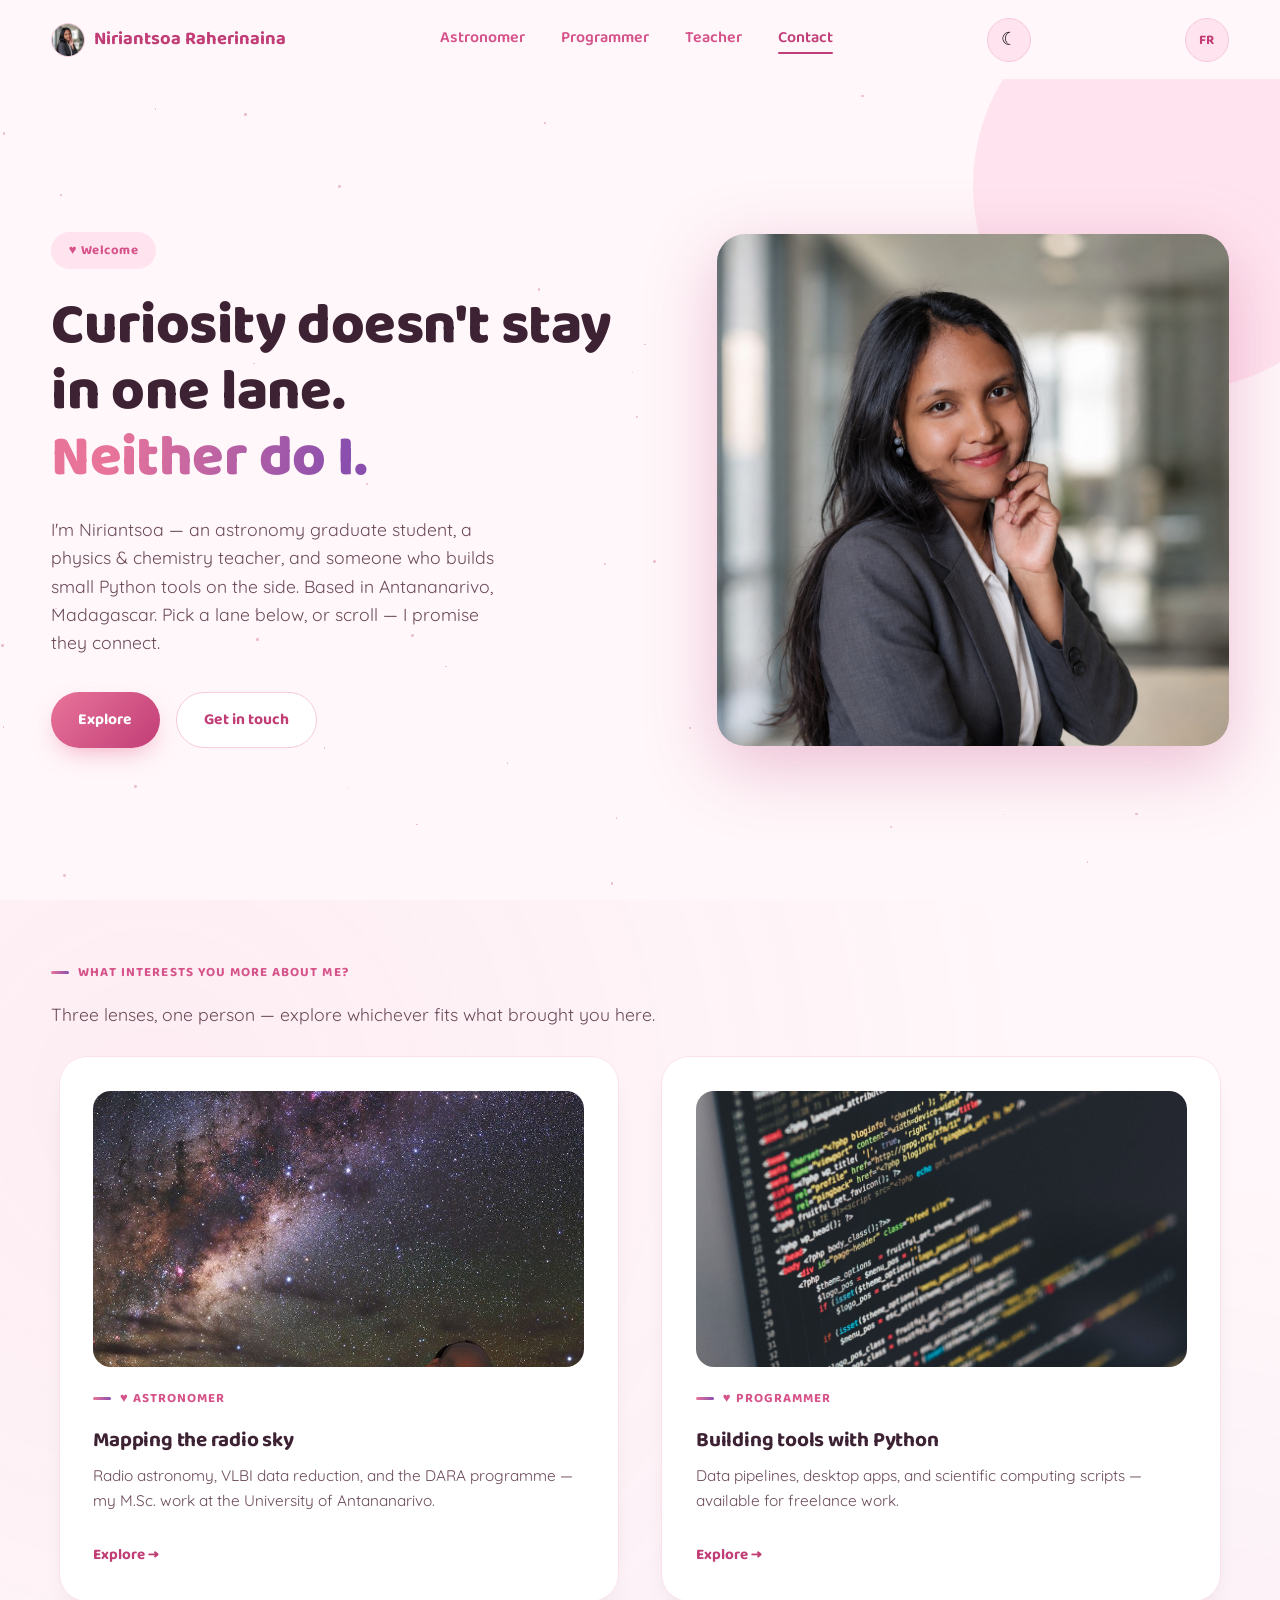
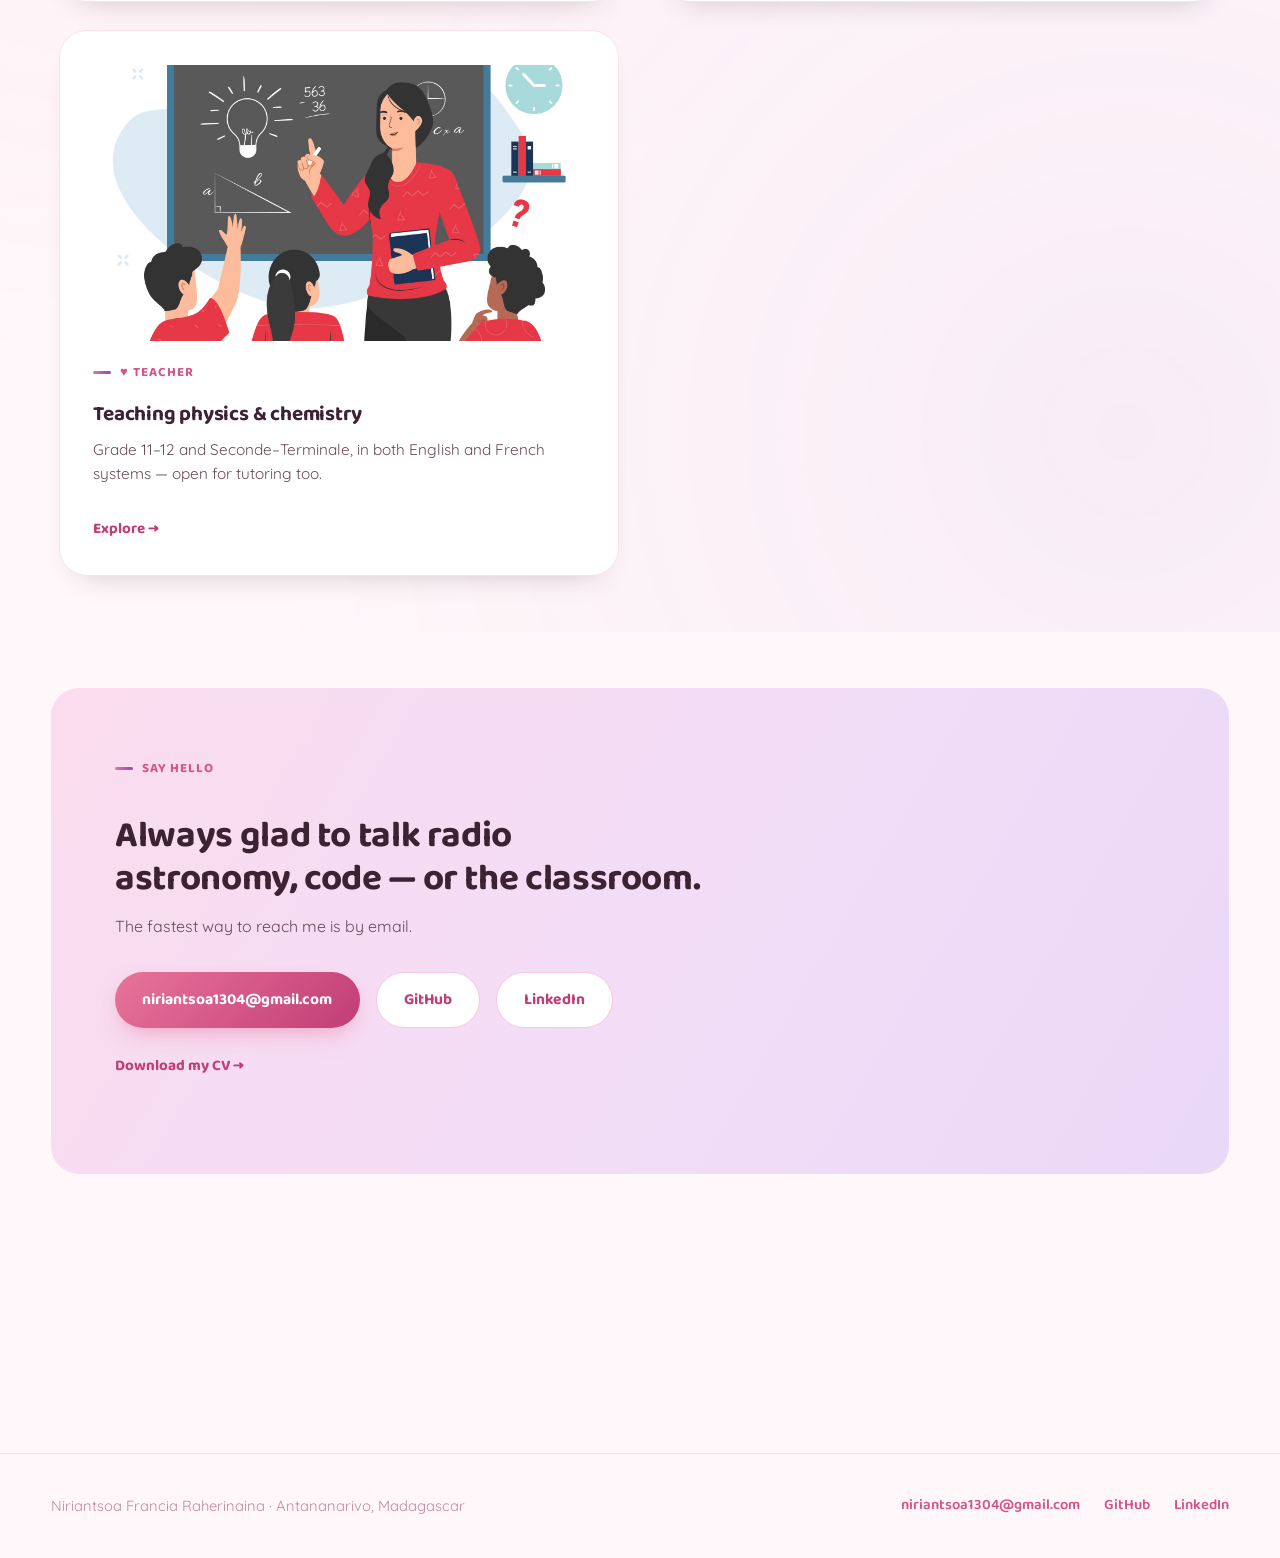
==== index.html @ aef74c33 "eith commit" ====
<!DOCTYPE html>
<html lang="en">
<head>
<meta charset="UTF-8">
<meta name="viewport" content="width=device-width, initial-scale=1.0">
<script>(function(){var t=localStorage.getItem('theme');if(t==='dark'||(!t&&window.matchMedia('(prefers-color-scheme: dark)').matches))document.documentElement.setAttribute('data-theme','dark');})();</script>
<title>Niriantsoa Raherinaina — Portfolio</title>
<meta name="description" content="Niriantsoa Raherinaina — astronomy graduate student, programmer, and physics &amp; chemistry teacher based in Antananarivo, Madagascar.">
<meta name="robots" content="index, follow">
<meta name="theme-color" content="#fff7fa">
<meta property="og:type" content="website">
<meta property="og:title" content="Niriantsoa Raherinaina — Portfolio">
<meta property="og:description" content="Astronomy graduate student, programmer, and physics &amp; chemistry teacher based in Antananarivo, Madagascar.">
<meta property="og:image" content="assets/profile.png">
<meta name="twitter:card" content="summary">
<meta name="twitter:title" content="Niriantsoa Raherinaina — Portfolio">
<meta name="twitter:description" content="Astronomy graduate student, programmer, and physics &amp; chemistry teacher based in Antananarivo, Madagascar.">
<meta name="twitter:image" content="assets/profile.png">
<link rel="icon" type="image/svg+xml" href="data:image/svg+xml,%3Csvg xmlns='http://www.w3.org/2000/svg' viewBox='0 0 100 100'%3E%3Ccircle cx='50' cy='50' r='50' fill='%23e8749a'/%3E%3Ctext x='50' y='68' font-size='60' text-anchor='middle' fill='white'%3E%E2%9C%A7%3C/text%3E%3C/svg%3E">
<link rel="preconnect" href="https://fonts.googleapis.com">
<link rel="preconnect" href="https://fonts.gstatic.com" crossorigin>
<link href="https://fonts.googleapis.com/css2?family=Baloo+2:wght@500;600;700;800&family=Quicksand:wght@400;500;600;700&display=swap" rel="stylesheet">
<link rel="stylesheet" href="css/style.css">
<script type="application/ld+json">
{
  "@context": "https://schema.org",
  "@type": "Person",
  "name": "Niriantsoa Francia Raherinaina",
  "email": "niriantsoa1304@gmail.com",
  "address": { "@type": "PostalAddress", "addressLocality": "Antananarivo", "addressCountry": "Madagascar" },
  "jobTitle": "Astronomy Graduate Student, Programmer & Physics/Chemistry Teacher",
  "sameAs": [
    "https://github.com/niriantsoa1304",
    "https://www.linkedin.com/in/REPLACE_WITH_YOUR_HANDLE"
  ]
}
</script>
</head>
<body>
<a href="#top" class="skip-link">Skip to content</a>

<header class="site-header">
  <div class="container header-inner">
    <a href="index.html" class="logo"><img src="assets/profile.png" alt="" class="logo-avatar"><span class="logo-name">Niriantsoa Raherinaina</span></a>

    <nav class="main-nav" id="main-nav">
      <a href="astronomer.html" data-fr="Astronome">Astronomer</a>
      <a href="programmer.html" data-fr="Programmeur">Programmer</a>
      <a href="teacher.html" data-fr="Professeur">Teacher</a>
      <a href="#contact">Contact</a>
    </nav>

    <button class="theme-toggle" id="theme-toggle" type="button" aria-label="Toggle dark mode">
      <span class="icon-light" aria-hidden="true">☾</span><span class="icon-dark" aria-hidden="true">☀</span>
    </button>

    <button class="lang-toggle" id="lang-toggle" type="button" aria-label="Passer en français">FR</button>

    <button class="nav-toggle" id="nav-toggle" aria-label="Toggle navigation" aria-expanded="false" aria-controls="main-nav">
      <span></span><span></span><span></span>
    </button>
  </div>
</header>

<main id="top">

  <!-- HERO / BIO -->
  <section class="hero">
    <div class="hero-blob" aria-hidden="true"></div>
    <div class="container hero-grid hero-split">
      <div class="hero-content">
        <span class="eyebrow" data-fr="♥ Bienvenue">♥ Welcome</span>
        <h1 data-fr='La curiosité ne reste pas dans une seule voie.<br><span class="accent">Moi non plus.</span>'>Curiosity doesn't stay in one lane.<br><span class="accent">Neither do I.</span></h1>
        <p class="hero-text" data-fr="Je suis Niriantsoa — étudiante en master d&rsquo;astronomie, professeure de physique-chimie, et quelqu&rsquo;un qui bricole de petits outils Python à ses heures perdues. Basée à Antananarivo, Madagascar. Choisissez une voie ci-dessous, ou continuez à faire défiler — je vous promets qu&rsquo;elles se rejoignent.">
          I'm Niriantsoa — an astronomy graduate student, a physics &amp; chemistry teacher,
          and someone who builds small Python tools on the side. Based in Antananarivo,
          Madagascar. Pick a lane below, or scroll — I promise they connect.
        </p>
        <div class="hero-actions">
          <a href="#explore" class="btn btn-primary" data-fr="Découvrir">Explore</a>
          <a href="#contact" class="btn btn-secondary" data-fr="Me contacter">Get in touch</a>
        </div>
      </div>
      <div class="hero-photo">
        <div class="photo-frame">
          <img src="assets/profile.png" alt="Niriantsoa Raherinaina">
        </div>
      </div>
    </div>
  </section>

  <!-- PERSONA PICKER -->
  <section id="explore" class="section">
    <div class="container">
      <h2 class="section-label" data-fr="Qu&rsquo;est-ce qui vous intéresse le plus chez moi ?">What interests you more about me?</h2>
      <p class="about-text" data-fr="Trois regards, une seule personne — explorez celui qui correspond à ce qui vous amène ici.">Three lenses, one person — explore whichever fits what brought you here.</p>

      <div class="work-grid">
        <a href="astronomer.html" class="work-card">
          <img class="card-thumb" src="assets/placeholder-persona-astronomer.jpg" alt="">
          <span class="section-label" data-fr="♥ Astronome">♥ Astronomer</span>
          <h3 data-fr="Cartographier le ciel radio">Mapping the radio sky</h3>
          <p data-fr="Radioastronomie, réduction de données VLBI, et le programme DARA — mon travail de master à l&rsquo;Université d&rsquo;Antananarivo.">Radio astronomy, VLBI data reduction, and the DARA programme — my M.Sc. work at the University of Antananarivo.</p>
          <span class="card-link" data-fr="Découvrir →">Explore →</span>
        </a>

        <a href="programmer.html" class="work-card">
          <img class="card-thumb" src="assets/placeholder-persona-programmer.jpg" alt="">
          <span class="section-label" data-fr="♥ Programmeur">♥ Programmer</span>
          <h3 data-fr="Créer des outils avec Python">Building tools with Python</h3>
          <p data-fr="Pipelines de données, applications de bureau et scripts de calcul scientifique — disponible pour des missions en freelance.">Data pipelines, desktop apps, and scientific computing scripts — available for freelance work.</p>
          <span class="card-link" data-fr="Découvrir →">Explore →</span>
        </a>

        <a href="teacher.html" class="work-card">
          <img class="card-thumb" src="assets/placeholder-persona-teacher.jpg" alt="">
          <span class="section-label" data-fr="♥ Professeur">♥ Teacher</span>
          <h3 data-fr="Enseigner la physique et la chimie">Teaching physics &amp; chemistry</h3>
          <p data-fr="Grade 11–12 et Seconde–Terminale, dans les systèmes anglophone et francophone — ouverte aussi aux cours particuliers.">Grade 11–12 and Seconde–Terminale, in both English and French systems — open for tutoring too.</p>
          <span class="card-link" data-fr="Découvrir →">Explore →</span>
        </a>
      </div>
    </div>
  </section>

  <!-- CONTACT -->
  <section id="contact" class="section">
    <div class="container">
      <div class="contact-card">
        <span class="section-label" data-fr="Dites bonjour">Say hello</span>
        <h2 data-fr="Toujours ravie de parler radioastronomie,<br>code — ou salle de classe.">Always glad to talk radio<br>astronomy, code — or the classroom.</h2>
        <p data-fr="Le plus simple pour me joindre reste l&rsquo;email.">The fastest way to reach me is by email.</p>
        <div class="hero-actions">
          <a href="mailto:niriantsoa1304@gmail.com" class="btn btn-primary">niriantsoa1304@gmail.com</a>
          <a href="https://github.com/niriantsoa1304" class="btn btn-secondary" target="_blank" rel="noopener" aria-label="View GitHub profile">GitHub</a>
          <a href="https://www.linkedin.com/in/REPLACE_WITH_YOUR_HANDLE" class="btn btn-secondary" target="_blank" rel="noopener" aria-label="View LinkedIn profile">LinkedIn</a>
        </div>
        <p style="margin-top:1.5rem;"><a href="assets/resume.pdf" class="card-link" target="_blank" rel="noopener" data-fr="Télécharger mon CV →">Download my CV →</a></p>
      </div>
    </div>
  </section>

</main>

<footer class="site-footer">
  <div class="container footer-inner">
    <p>Niriantsoa Francia Raherinaina · Antananarivo, Madagascar</p>
    <div class="footer-links">
      <a href="mailto:niriantsoa1304@gmail.com">niriantsoa1304@gmail.com</a>
      <a href="https://github.com/niriantsoa1304" target="_blank" rel="noopener">GitHub</a>
      <a href="https://www.linkedin.com/in/REPLACE_WITH_YOUR_HANDLE" target="_blank" rel="noopener">LinkedIn</a>
    </div>
  </div>
</footer>

<script src="js/script.js"></script>
</body>
</html>
---- css/style.css ----
/* ---------- Reset & base ---------- */
*, *::before, *::after { box-sizing: border-box; margin: 0; padding: 0; }

:root {
  --bg: #fff7fa;
  --blob: #ffe4ef;
  --pink-deep: #c13d76;   /* logo, outlined pills, secondary button */
  --pink-mid: #d6538a;    /* nav links, section labels, eyebrow text */
  --pink-accent: #e8749a; /* heading accent, primary buttons, tag pills */
  --pink-pale: #ffe3ef;   /* tag pill / eyebrow background */
  --pill-border: #f6c9dc;
  --purple-pale: #f6e9ff;
  --purple-text: #8a4fae;
  --ink: #3d2233;
  --gray: #6b4a5a;
  --gray-soft: #c288a0;
  --white: #ffffff;
  --on-accent: #ffffff;
  --card-border: #fbe1ec;
  --header-bg: rgba(255, 247, 250, 0.85);
  --footer-bg: transparent;
  --footer-text: var(--gray-soft);
  --star-color: rgba(193, 61, 118, 0.8);
  --shadow-rgb: 61, 34, 51;
  --contact-gradient: linear-gradient(120deg, #fbdcee 0%, #f2ddf7 55%, #e9d8f7 100%);
  --radius-lg: 28px;
  --radius-md: 18px;
  --radius-pill: 999px;
  --font-head: 'Baloo 2', 'Quicksand', sans-serif;
  --font-body: 'Quicksand', sans-serif;
  --header-h: 80px; /* overwritten precisely by js/script.js on load/resize */
}

:root[data-theme="dark"] {
  --bg: #1c1420;
  --blob: #33202c;
  --pink-deep: #ff9dc4;
  --pink-mid: #f2799f;
  --pink-accent: #ec6a96;
  --pink-pale: #392530;
  --pill-border: #4a2f3d;
  --purple-pale: #29203a;
  --purple-text: #c9a3e8;
  --ink: #f5e6ee;
  --gray: #cbaab8;
  --gray-soft: #8a6575;
  --white: #291c26;
  --card-border: #3a2632;
  --header-bg: rgba(28, 20, 32, 0.85);
  --footer-bg: #150f18;
  --footer-text: #a98a99;
  --star-color: rgba(255, 255, 255, 0.9);
  --shadow-rgb: 0, 0, 0;
  --contact-gradient: linear-gradient(120deg, #3c2740 0%, #2f2044 55%, #251a38 100%);
}

body,
.site-header,
.site-footer,
.work-card,
.info-badge,
.timeline-item,
.contact-card,
.review-card,
.toolkit-col,
.language-row,
.pill,
.tag,
.btn-secondary {
  transition: background-color 0.25s ease, color 0.25s ease, border-color 0.25s ease, box-shadow 0.25s ease;
}

html {
  scroll-behavior: smooth;
  scroll-padding-top: var(--header-h);
  -webkit-text-size-adjust: 100%;
  text-size-adjust: 100%;
  font-size: 20px; /* bumps every rem-based size site-wide */
  scrollbar-color: var(--pill-border) var(--bg);
  scrollbar-width: thin;
}

body {
  font-family: var(--font-body);
  color: var(--ink);
  background: var(--bg);
  line-height: 1.6;
  -webkit-font-smoothing: antialiased;
  overflow-x: hidden;
  min-width: 320px;
}

img { max-width: 100%; display: block; }
a { color: inherit; text-decoration: none; }
ul { list-style: none; }

::selection { background: var(--pink-accent); color: var(--on-accent); }

::-webkit-scrollbar { width: 10px; height: 10px; }
::-webkit-scrollbar-track { background: var(--bg); }
::-webkit-scrollbar-thumb {
  background: var(--pill-border);
  border-radius: var(--radius-pill);
  border: 2px solid var(--bg);
}
::-webkit-scrollbar-thumb:hover { background: var(--pink-mid); }

a:focus-visible,
button:focus-visible {
  outline: 2px solid var(--pink-deep);
  outline-offset: 3px;
  border-radius: 4px;
}

.skip-link {
  position: absolute;
  left: 1rem;
  top: -60px;
  background: var(--pink-deep);
  color: var(--on-accent);
  font-family: var(--font-head);
  font-weight: 700;
  padding: 0.75rem 1.25rem;
  border-radius: var(--radius-md);
  z-index: 1000;
  transition: top 0.2s ease;
}
.skip-link:focus {
  top: 1rem;
}

/* ---------- Scroll reveal ---------- */
.reveal {
  opacity: 0;
  transform: translateY(24px);
  transition: opacity 0.6s ease, transform 0.6s ease;
}
.reveal.is-visible {
  opacity: 1;
  transform: translateY(0);
}
@media (prefers-reduced-motion: reduce) {
  .reveal { opacity: 1; transform: none; transition: none; }
}

.container {
  width: 100%;
  max-width: 1560px;
  margin-inline: auto;
  padding-inline: clamp(1.25rem, 4vw, 3.5rem);
}

h1, h2, h3, h4 {
  font-family: var(--font-head);
  font-weight: 700;
  line-height: 1.15;
  letter-spacing: -0.01em;
}

.section-label {
  display: inline-flex;
  align-items: center;
  gap: 0.55rem;
  font-family: var(--font-head);
  font-size: 0.82rem;
  font-weight: 700;
  letter-spacing: 0.08em;
  text-transform: uppercase;
  color: var(--pink-mid);
  margin-bottom: 1.25rem;
}
.section-label::before {
  content: '';
  display: inline-block;
  width: 18px;
  height: 3px;
  border-radius: var(--radius-pill);
  background: linear-gradient(90deg, var(--pink-accent), var(--purple-text));
  flex-shrink: 0;
}
/* Sub-group heading inside a section that's split into multiple
   categories (e.g. Research / Projects / Volunteering) */
.group-label {
  display: block;
  font-family: var(--font-head);
  font-size: 0.95rem;
  font-weight: 700;
  color: var(--ink);
  margin-top: 3rem;
  margin-bottom: 1.25rem;
}

.section {
  padding-block: clamp(3.5rem, 8vw, 6rem);
  position: relative;
  min-height: calc(100vh - var(--header-h));
  min-height: calc(100dvh - var(--header-h));
  display: flex;
  flex-direction: column;
  justify-content: flex-start;
}
/* Subtle alternating wash so a long scroll of same-color sections reads
   with a little more depth and rhythm, without adding new palette colors */
.section:nth-of-type(even) {
  background:
    radial-gradient(circle at 12% 15%, rgba(232, 116, 154, 0.07), transparent 55%),
    radial-gradient(circle at 88% 85%, rgba(138, 79, 174, 0.06), transparent 55%);
}

/* ---------- Buttons ---------- */
.btn {
  display: inline-flex;
  align-items: center;
  justify-content: center;
  padding: 0.9rem 1.7rem;
  border-radius: var(--radius-pill);
  font-family: var(--font-head);
  font-weight: 700;
  font-size: 0.98rem;
  max-width: 100%;
  overflow-wrap: break-word;
  text-align: center;
  transition: transform 0.15s ease, box-shadow 0.15s ease, background 0.15s ease;
}
.btn-primary {
  background: linear-gradient(135deg, var(--pink-accent) 0%, var(--pink-deep) 100%);
  color: var(--on-accent);
  box-shadow: 0 10px 24px -8px rgba(232, 116, 154, 0.6);
}
.btn-primary:hover {
  background: linear-gradient(135deg, var(--pink-deep) 0%, var(--pink-accent) 100%);
  transform: translateY(-2px);
}
.btn-secondary {
  background: var(--white);
  color: var(--pink-deep);
  border: 1.5px solid var(--pill-border);
}
.btn-secondary:hover { border-color: var(--pink-deep); transform: translateY(-2px); }

/* ---------- Header ---------- */
.site-header {
  position: sticky;
  top: 0;
  z-index: 100;
  background: var(--header-bg);
  -webkit-backdrop-filter: blur(10px);
  backdrop-filter: blur(10px);
}
.header-inner {
  display: flex;
  align-items: center;
  justify-content: space-between;
  gap: 1rem;
  padding-block: 1.1rem;
}
.logo {
  display: flex;
  align-items: center;
  gap: 0.55rem;
  min-width: 0;
}
.logo-avatar {
  width: 34px;
  height: 34px;
  border-radius: 50%;
  object-fit: cover;
  flex-shrink: 0;
  border: 1.5px solid var(--pill-border);
}
.logo-name {
  font-family: var(--font-head);
  font-weight: 700;
  font-size: clamp(0.95rem, 2.4vw, 1.15rem);
  color: var(--pink-deep);
  white-space: nowrap;
  min-width: 0;
  overflow: hidden;
  text-overflow: ellipsis;
}
.main-nav { display: flex; gap: 2.25rem; }
.main-nav a {
  position: relative;
  font-family: var(--font-head);
  font-size: 1rem;
  font-weight: 600;
  color: var(--pink-mid);
  padding-bottom: 4px;
  transition: color 0.15s ease;
}
.main-nav a::after {
  content: '';
  position: absolute;
  left: 0;
  right: 0;
  bottom: 0;
  height: 2px;
  border-radius: var(--radius-pill);
  background: var(--pink-deep);
  transform: scaleX(0);
  transform-origin: left;
  transition: transform 0.2s ease;
}
.main-nav a:hover,
.main-nav a.is-active { color: var(--pink-deep); }
.main-nav a:hover::after,
.main-nav a.is-active::after { transform: scaleX(1); }
@media (prefers-reduced-motion: reduce) {
  .main-nav a::after { transition: none; }
}

.nav-toggle {
  display: none;
  flex-direction: column;
  justify-content: center;
  align-items: center;
  gap: 5px;
  width: 44px;
  height: 44px;
  flex-shrink: 0;
  background: none;
  border: none;
  cursor: pointer;
}
.nav-toggle span {
  width: 24px;
  height: 2px;
  background: var(--pink-deep);
  border-radius: 2px;
  transition: transform 0.25s ease, opacity 0.25s ease;
}
.nav-toggle.active span:nth-child(1) { transform: translateY(7px) rotate(45deg); }
.nav-toggle.active span:nth-child(2) { opacity: 0; }
.nav-toggle.active span:nth-child(3) { transform: translateY(-7px) rotate(-45deg); }

/* ---------- Theme toggle ---------- */
.theme-toggle {
  display: flex;
  align-items: center;
  justify-content: center;
  width: 44px;
  height: 44px;
  flex-shrink: 0;
  background: var(--pink-pale);
  border: 1.5px solid var(--pill-border);
  border-radius: 50%;
  cursor: pointer;
  font-size: 1.15rem;
  line-height: 1;
}
.theme-toggle:hover { border-color: var(--pink-deep); }
.theme-toggle .icon-dark { display: none; }
:root[data-theme="dark"] .theme-toggle .icon-light { display: none; }
:root[data-theme="dark"] .theme-toggle .icon-dark { display: inline; }

/* ---------- Language toggle ---------- */
.lang-toggle {
  display: flex;
  align-items: center;
  justify-content: center;
  min-width: 44px;
  height: 44px;
  padding-inline: 0.6rem;
  flex-shrink: 0;
  background: var(--pink-pale);
  border: 1.5px solid var(--pill-border);
  border-radius: var(--radius-pill);
  color: var(--pink-deep);
  cursor: pointer;
  font-family: var(--font-head);
  font-size: 0.85rem;
  font-weight: 700;
  letter-spacing: 0.02em;
}
.lang-toggle:hover { border-color: var(--pink-deep); }

/* ---------- Scroll to top ---------- */
.scroll-top {
  position: fixed;
  right: clamp(1rem, 4vw, 2rem);
  bottom: clamp(1rem, 4vw, 2rem);
  width: 48px;
  height: 48px;
  display: flex;
  align-items: center;
  justify-content: center;
  border-radius: 50%;
  background: var(--pink-accent);
  color: var(--on-accent);
  box-shadow: 0 10px 24px -8px rgba(232, 116, 154, 0.6);
  font-size: 1.2rem;
  cursor: pointer;
  z-index: 90;
  opacity: 0;
  pointer-events: none;
  transform: translateY(12px);
  transition: opacity 0.2s ease, transform 0.2s ease, background 0.15s ease;
}
.scroll-top.is-visible { opacity: 1; pointer-events: auto; transform: translateY(0); }
.scroll-top:hover { background: var(--pink-deep); }
@media (prefers-reduced-motion: reduce) {
  .scroll-top { transition: opacity 0.2s ease; }
}

/* ---------- Hero ---------- */
.hero {
  position: relative;
  overflow: hidden;
  padding-block: clamp(3rem, 9vw, 6rem);
  min-height: calc(100vh - var(--header-h));
  min-height: calc(100dvh - var(--header-h));
  display: flex;
  flex-direction: column;
  justify-content: center;
}
.hero-blob {
  position: absolute;
  top: -12%;
  right: -8%;
  width: clamp(260px, 32vw, 480px);
  aspect-ratio: 1;
  border-radius: 50%;
  background: var(--blob);
  z-index: 0;
}
/* Ambient starfield — subtle in light mode (reads as a soft sparkle),
   a proper night sky once dark mode is on. Populated by js/script.js.
   Fixed to the viewport (not any one section) so it stays put behind
   every page as you scroll, instead of scrolling away with the hero. */
.starfield {
  position: fixed;
  inset: 0;
  overflow: hidden;
  pointer-events: none;
  z-index: -1;
}
.star {
  position: absolute;
  top: var(--y);
  left: var(--x);
  width: var(--size);
  height: var(--size);
  border-radius: 50%;
  background: var(--star-color);
  opacity: 0.4;
  animation: star-twinkle var(--duration) ease-in-out var(--delay) infinite;
}
@keyframes star-twinkle {
  0%, 100% { opacity: 0.4; transform: scale(0.85); }
  50% { opacity: 1; transform: scale(1.3); }
}
@media (prefers-reduced-motion: reduce) {
  .star { animation: none; opacity: 0.5; }
}
.hero-grid { position: relative; z-index: 1; }
.hero-content { max-width: 640px; }
/* Opt-in modifier — only index.html's hero uses this two-column layout;
   every other page's .hero-grid stays single-column as before. */
.hero-split {
  display: grid;
  grid-template-columns: 1fr auto;
  gap: clamp(2rem, 6vw, 4rem);
  align-items: center;
}
.hero-photo { width: clamp(320px, 40vw, 520px); justify-self: end; }
.hero-photo .photo-frame { width: 100%; }
@media (max-width: 900px) {
  .hero-split { grid-template-columns: 1fr; }
  .hero-photo { justify-self: center; margin-top: 2rem; }
}
.eyebrow {
  display: inline-block;
  background: var(--pink-pale);
  color: var(--pink-mid);
  font-family: var(--font-head);
  font-size: 0.82rem;
  font-weight: 700;
  letter-spacing: 0.04em;
  padding: 0.5rem 1.1rem;
  border-radius: var(--radius-pill);
  margin-bottom: 1.5rem;
}
.hero h1 {
  font-size: clamp(1.9rem, 7vw, 3.6rem);
  font-weight: 800;
  margin-bottom: 1.5rem;
  color: var(--ink);
}
.accent {
  background: linear-gradient(100deg, var(--pink-accent) 20%, var(--purple-text) 90%);
  background-clip: text;
  -webkit-background-clip: text;
  color: transparent;
  -webkit-text-fill-color: transparent;
}
.hero-text {
  color: var(--gray);
  font-size: 1.1rem;
  max-width: 46ch;
  margin-bottom: 2.25rem;
}
.hero-actions { display: flex; gap: 1rem; flex-wrap: wrap; }

/* ---------- About ---------- */
.about-grid {
  display: grid;
  grid-template-columns: 0.55fr 1fr;
  gap: clamp(2rem, 6vw, 4rem);
  align-items: center;
}
.about-photo { position: relative; }
.photo-decoration {
  position: absolute;
  left: -10%;
  bottom: -8%;
  width: 88%;
  height: 88%;
  background: var(--purple-pale);
  border-radius: 50%;
  z-index: 0;
}
.photo-frame {
  position: relative;
  z-index: 1;
  filter: drop-shadow(0 20px 34px rgba(193, 61, 118, 0.3));
}
.photo-frame img { width: 100%; height: auto; border-radius: var(--radius-lg); }
.about-text {
  color: var(--gray);
  font-size: 1.1rem;
  max-width: 62ch;
  margin-bottom: 1.75rem;
}
.badge-row { display: flex; flex-direction: column; gap: 0.9rem; align-items: flex-start; }
/* Inside the (wide) contact card, stacking badges vertically burns space
   that pushes the buttons and CV link off-screen — lay them out side by
   side instead, since there's plenty of width to spare there. */
.contact-card .badge-row { flex-direction: row; flex-wrap: wrap; }
.info-badge {
  background: var(--white);
  border-radius: var(--radius-md);
  border: 1px solid var(--card-border);
  padding: 1.1rem 1.6rem;
  min-width: 300px;
  box-shadow: 0 12px 24px -18px rgba(var(--shadow-rgb), 0.25);
  transition: transform 0.2s ease, box-shadow 0.2s ease;
}
.info-badge:hover {
  transform: translateY(-3px);
  box-shadow: 0 16px 28px -16px rgba(var(--shadow-rgb), 0.3);
}
.info-badge-label {
  display: block;
  font-family: var(--font-head);
  font-size: 0.72rem;
  font-weight: 700;
  letter-spacing: 0.06em;
  text-transform: uppercase;
  color: var(--pink-mid);
  margin-bottom: 0.25rem;
}
.info-badge-value { font-family: var(--font-head); font-size: 0.98rem; font-weight: 600; color: var(--ink); }

/* ---------- Work ---------- */
.work-grid {
  display: grid;
  grid-template-columns: repeat(auto-fit, minmax(min(420px, 100%), 1fr));
  gap: 1.75rem;
}
.work-card {
  display: flex;
  flex-direction: column;
  background: var(--white);
  border-radius: var(--radius-lg);
  border: 1px solid var(--card-border);
  padding: 2.1rem;
  max-width: 560px;
  margin-inline: auto;
  box-shadow: 0 16px 32px -22px rgba(var(--shadow-rgb), 0.3);
  transition: transform 0.2s ease, box-shadow 0.2s ease;
}
/* A card standing alone in its row (nothing to share space with) gets to
   be bigger instead of staying capped at the shared multi-card size */
.work-card:only-child {
  max-width: 900px;
}
.work-card:hover {
  transform: translateY(-4px);
  box-shadow: 0 20px 40px -18px rgba(232, 116, 154, 0.35);
}
.card-thumb {
  width: 100%;
  aspect-ratio: 16 / 9;
  object-fit: cover;
  border-radius: var(--radius-md);
  margin-bottom: 1.3rem;
}
/* ---------- Rate my work ---------- */
#reviews .section-label { width: fit-content; margin-inline: auto; }
.review-card {
  background: var(--white);
  border-radius: var(--radius-lg);
  border: 1px solid var(--card-border);
  padding: clamp(2rem, 5vw, 3rem);
  max-width: 720px;
  margin-inline: auto;
  box-shadow: 0 16px 32px -22px rgba(var(--shadow-rgb), 0.3);
}
.review-intro { color: var(--gray); margin-bottom: 1.75rem; }
.star-rating { display: flex; gap: 0.4rem; margin-bottom: 1.5rem; }
.rate-star {
  background: none;
  border: none;
  cursor: pointer;
  padding: 0;
  font-size: 2.1rem;
  line-height: 1;
  color: var(--pill-border);
  transition: color 0.15s ease, transform 0.15s ease;
}
.rate-star:hover { transform: scale(1.15); }
.rate-star.is-filled { color: var(--pink-accent); }
.review-textarea {
  display: block;
  width: 100%;
  border: 1.5px solid var(--pill-border);
  border-radius: var(--radius-md);
  padding: 0.9rem 1.1rem;
  font-family: var(--font-body);
  font-size: 1rem;
  color: var(--ink);
  background: var(--bg);
  resize: vertical;
  margin-bottom: 1.5rem;
  transition: border-color 0.15s ease, background-color 0.25s ease, color 0.25s ease;
}
.review-textarea:focus-visible {
  outline: 2px solid var(--pink-deep);
  outline-offset: 2px;
  border-color: var(--pink-deep);
}
.review-note { font-size: 0.85rem; color: var(--gray-soft); margin-top: 1rem; }

.tag-row { display: flex; flex-wrap: wrap; gap: 0.5rem; margin-bottom: 1.1rem; }
.tag {
  background: var(--pink-pale);
  color: var(--pink-deep);
  font-family: var(--font-head);
  font-size: 0.75rem;
  font-weight: 600;
  padding: 0.32rem 0.85rem;
  border-radius: var(--radius-pill);
}
.work-card h3, .work-card h4 { font-size: 1.3rem; margin-bottom: 0.7rem; }
.work-card p { color: var(--gray); font-size: 0.96rem; margin-bottom: 1.4rem; }
.card-link { color: var(--pink-deep); font-family: var(--font-head); font-weight: 700; font-size: 0.95rem; }
.card-link:hover,
.work-card:hover .card-link { color: var(--pink-accent); }
/* Keeps "Explore →" links aligned along the bottom of every card in a row,
   regardless of how many lines the heading/description above it wrap to */
.work-card .card-link { margin-top: auto; padding-top: 0.5rem; }

/* ---------- Toolkit ---------- */
.toolkit-grid {
  display: grid;
  grid-template-columns: repeat(auto-fit, minmax(260px, 1fr));
  gap: 1.75rem;
}
.toolkit-col {
  background: var(--white);
  border-radius: var(--radius-lg);
  border: 1px solid var(--card-border);
  padding: 1.9rem 2rem;
  box-shadow: 0 16px 32px -22px rgba(var(--shadow-rgb), 0.3);
  transition: transform 0.2s ease, box-shadow 0.2s ease;
}
.toolkit-col:hover {
  transform: translateY(-3px);
  box-shadow: 0 20px 36px -18px rgba(var(--shadow-rgb), 0.35);
}
.toolkit-col h4 {
  display: flex;
  align-items: center;
  gap: 0.55rem;
  font-family: var(--font-head);
  font-size: 0.8rem;
  font-weight: 700;
  letter-spacing: 0.08em;
  text-transform: uppercase;
  color: var(--gray-soft);
  margin-bottom: 1.25rem;
}
.toolkit-icon {
  width: 12px;
  height: 12px;
  border-radius: 50%;
  background: linear-gradient(135deg, var(--pink-accent) 20%, var(--purple-text) 100%);
  box-shadow: 0 0 0 4px var(--pink-pale);
  flex-shrink: 0;
}

/* ---------- Languages ---------- */
.language-list {
  display: flex;
  flex-direction: column;
  gap: 1.25rem;
  max-width: 900px;
  margin-inline: auto;
}
.language-row {
  display: flex;
  align-items: center;
  justify-content: space-between;
  gap: 1.5rem;
  background: var(--white);
  border-radius: var(--radius-md);
  border: 1px solid var(--card-border);
  padding: 1.5rem 1.8rem;
  box-shadow: 0 12px 24px -20px rgba(var(--shadow-rgb), 0.25);
  transition: transform 0.2s ease, box-shadow 0.2s ease;
}
.language-row:hover {
  transform: translateY(-3px);
  box-shadow: 0 16px 28px -16px rgba(var(--shadow-rgb), 0.3);
}
.language-name {
  display: block;
  font-family: var(--font-head);
  font-size: 1.25rem;
  font-weight: 700;
  color: var(--ink);
}
.language-level {
  display: block;
  font-family: var(--font-head);
  font-weight: 600;
  font-size: 0.9rem;
  color: var(--pink-mid);
  margin-top: 0.15rem;
}
.lang-dots { display: flex; gap: 0.5rem; flex-shrink: 0; }
.lang-dot {
  width: 12px;
  height: 12px;
  border-radius: 50%;
  background: var(--pill-border);
}
.lang-dot.is-filled { background: var(--pink-accent); }

.pill-row { display: flex; flex-wrap: wrap; gap: 0.7rem; }
.toolkit-col .pill { background: var(--bg); }
.pill {
  background: var(--white);
  border: 1.5px solid var(--pill-border);
  color: var(--pink-deep);
  font-family: var(--font-head);
  font-size: 0.88rem;
  font-weight: 600;
  padding: 0.5rem 1.05rem;
  border-radius: var(--radius-pill);
}
.pill-soft {
  background: var(--purple-pale);
  border: none;
  color: var(--purple-text);
}

/* ---------- Path / Timeline ---------- */
.timeline { display: flex; flex-direction: column; gap: 1.1rem; }
.timeline-item {
  display: grid;
  grid-template-columns: 140px 1fr;
  gap: 1.5rem;
  background: var(--white);
  border-radius: var(--radius-md);
  border: 1px solid var(--card-border);
  padding: 1.6rem 1.8rem;
  align-items: start;
  box-shadow: 0 12px 24px -20px rgba(var(--shadow-rgb), 0.25);
  transition: transform 0.2s ease, box-shadow 0.2s ease;
}
.timeline-item:hover {
  transform: translateY(-3px);
  box-shadow: 0 16px 28px -18px rgba(var(--shadow-rgb), 0.3);
}
.timeline-date {
  font-family: var(--font-head);
  font-size: 0.9rem;
  font-weight: 700;
  color: var(--pink-mid);
  letter-spacing: 0.02em;
}
.timeline-body h4 { font-size: 1.1rem; margin-bottom: 0.4rem; }
.timeline-body p { color: var(--gray); font-size: 0.93rem; }

/* ---------- Exploring / Talks / Languages ---------- */
.extra-grid {
  display: grid;
  grid-template-columns: 1fr 1fr;
  gap: 3rem;
}
.plain-list { display: flex; flex-direction: column; gap: 1rem; margin-bottom: 1rem; }
.plain-list li {
  display: flex;
  justify-content: space-between;
  align-items: baseline;
  gap: 1rem;
  font-family: var(--font-head);
  font-weight: 600;
  font-size: 1rem;
  color: var(--ink);
}
.plain-list li span { color: var(--gray-soft); font-family: var(--font-body); font-weight: 500; font-size: 0.92rem; white-space: nowrap; }

/* ---------- Contact ---------- */
.contact-card {
  background: var(--contact-gradient);
  border-radius: var(--radius-lg);
  padding: clamp(2.5rem, 6vw, 4rem);
  transition: background 0.25s ease;
}
.contact-card h2 {
  font-size: clamp(1.6rem, 4vw, 2.3rem);
  margin-block: 1rem 0.9rem;
  color: var(--ink);
}
.contact-card p { color: var(--gray); margin-bottom: 2rem; }

/* ---------- Footer ---------- */
.site-footer {
  padding-block: 2.5rem;
  color: var(--footer-text);
  font-size: 0.92rem;
  border-top: 1px solid var(--card-border);
  background: var(--footer-bg);
}
.footer-inner {
  display: flex;
  flex-wrap: wrap;
  align-items: center;
  justify-content: space-between;
  gap: 1rem;
}
.footer-links {
  display: flex;
  flex-wrap: wrap;
  gap: 1.5rem;
}
.footer-links a {
  color: var(--pink-mid);
  font-family: var(--font-head);
  font-weight: 600;
  transition: color 0.15s ease;
}
.footer-links a:hover { color: var(--pink-deep); }

/* ---------- Responsive ---------- */

/* Wide tablets / small laptops: still enough room for inline nav */
@media (max-width: 1000px) {
  .toolkit-grid { grid-template-columns: 1fr 1fr; }
}

/* Tablets and below: switch to the hamburger nav and stack layouts.
   Kept as one threshold so there's no narrow "cramped nav" zone between
   an inline-nav breakpoint and a hamburger breakpoint. */
@media (max-width: 900px) {
  .main-nav {
    position: absolute;
    top: 100%;
    left: 0;
    right: 0;
    background: var(--bg);
    border-bottom: 1px solid var(--card-border);
    flex-direction: column;
    gap: 0;
    max-height: 0;
    overflow: hidden;
    transition: max-height 0.3s ease;
  }
  .main-nav.open { max-height: 300px; }
  .main-nav a {
    display: block;
    padding: 1rem clamp(1.25rem, 4vw, 2.5rem);
    border-bottom: 1px solid var(--card-border);
  }
  .main-nav a::after { display: none; }
  .nav-toggle { display: flex; }

  .hero-content { text-align: center; margin-inline: auto; }
  .hero-text { margin-inline: auto; }
  .hero-actions { justify-content: center; }

  .about-grid { grid-template-columns: 1fr; }
  .about-photo { max-width: 320px; width: 100%; margin-inline: auto; }

  .toolkit-grid { grid-template-columns: 1fr; gap: 1.75rem; }
  .extra-grid { grid-template-columns: 1fr; gap: 2.5rem; }
  .timeline-item { grid-template-columns: 1fr; gap: 0.5rem; }
  .plain-list li { flex-direction: column; align-items: flex-start; gap: 0.15rem; }

  .work-card, .info-badge, .timeline-item { padding-inline: 1.5rem; }
}

/* Small phones */
@media (max-width: 480px) {
  .info-badge { min-width: unset; width: 100%; }
  .hero-actions .btn { width: 100%; }
  .contact-card { padding: 2rem 1.5rem; }
  .work-card { padding: 1.5rem; }
  .timeline-item { padding: 1.3rem; }

  .footer-inner { text-align: center; justify-content: center; }
  .footer-links { justify-content: center; gap: 0.75rem 1.25rem; }
}

/* Very narrow / foldable-outer screens */
@media (max-width: 340px) {
  .logo-name { font-size: 0.85rem; }
  .eyebrow { font-size: 0.7rem; padding: 0.4rem 0.85rem; }
}

/* Short viewports — laptop browser windows with toolbars/bookmarks bars
   eating vertical space, tablets/phones in landscape. Independent of
   width: a wide-but-short window has the same cramped-height problem as
   a narrow one. Scales the oversized base type/spacing back down so a
   section's content needs less room, instead of overrunning the fold. */
@media (max-height: 920px) {
  html { font-size: 16px; }
  .hero, .section { padding-block: clamp(2rem, 6vw, 3.5rem); }
}
@media (max-height: 760px) {
  html { font-size: 14px; }
  .hero, .section { padding-block: clamp(1.5rem, 5vw, 2.5rem); }
}
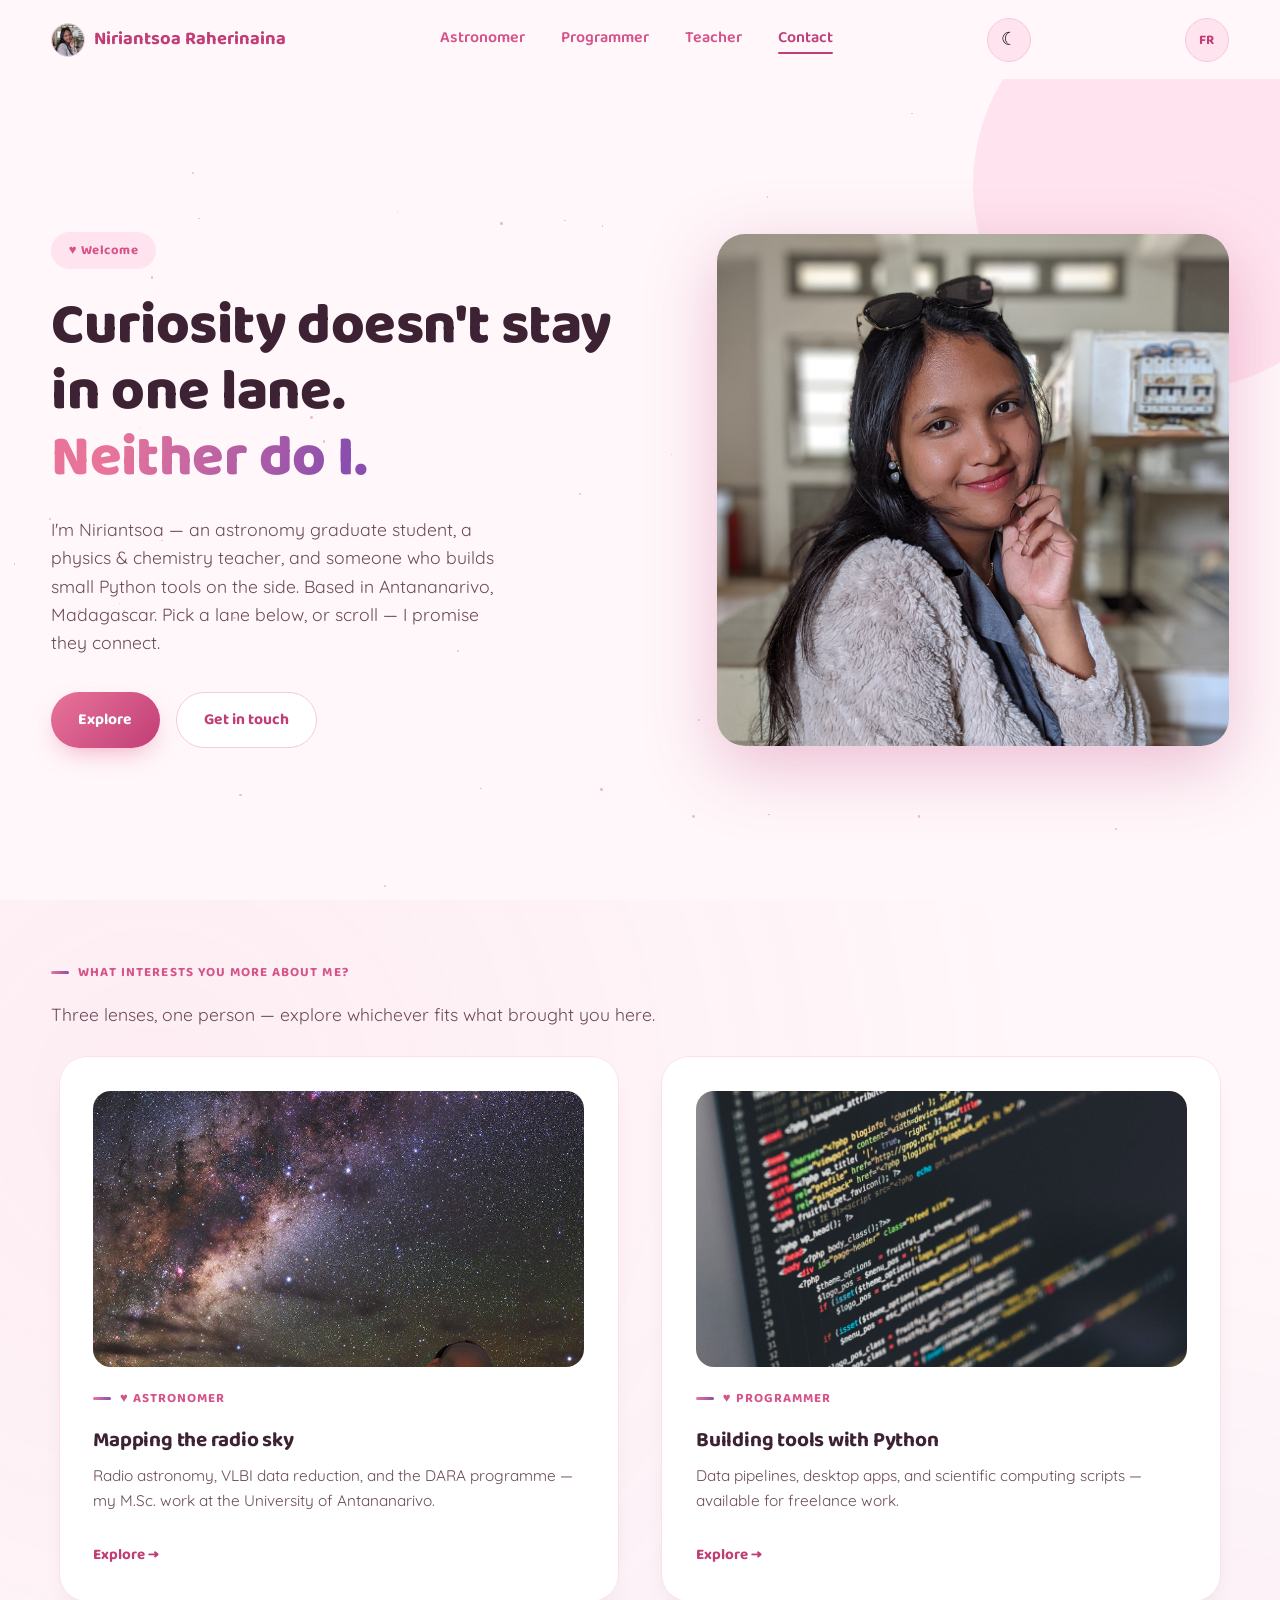
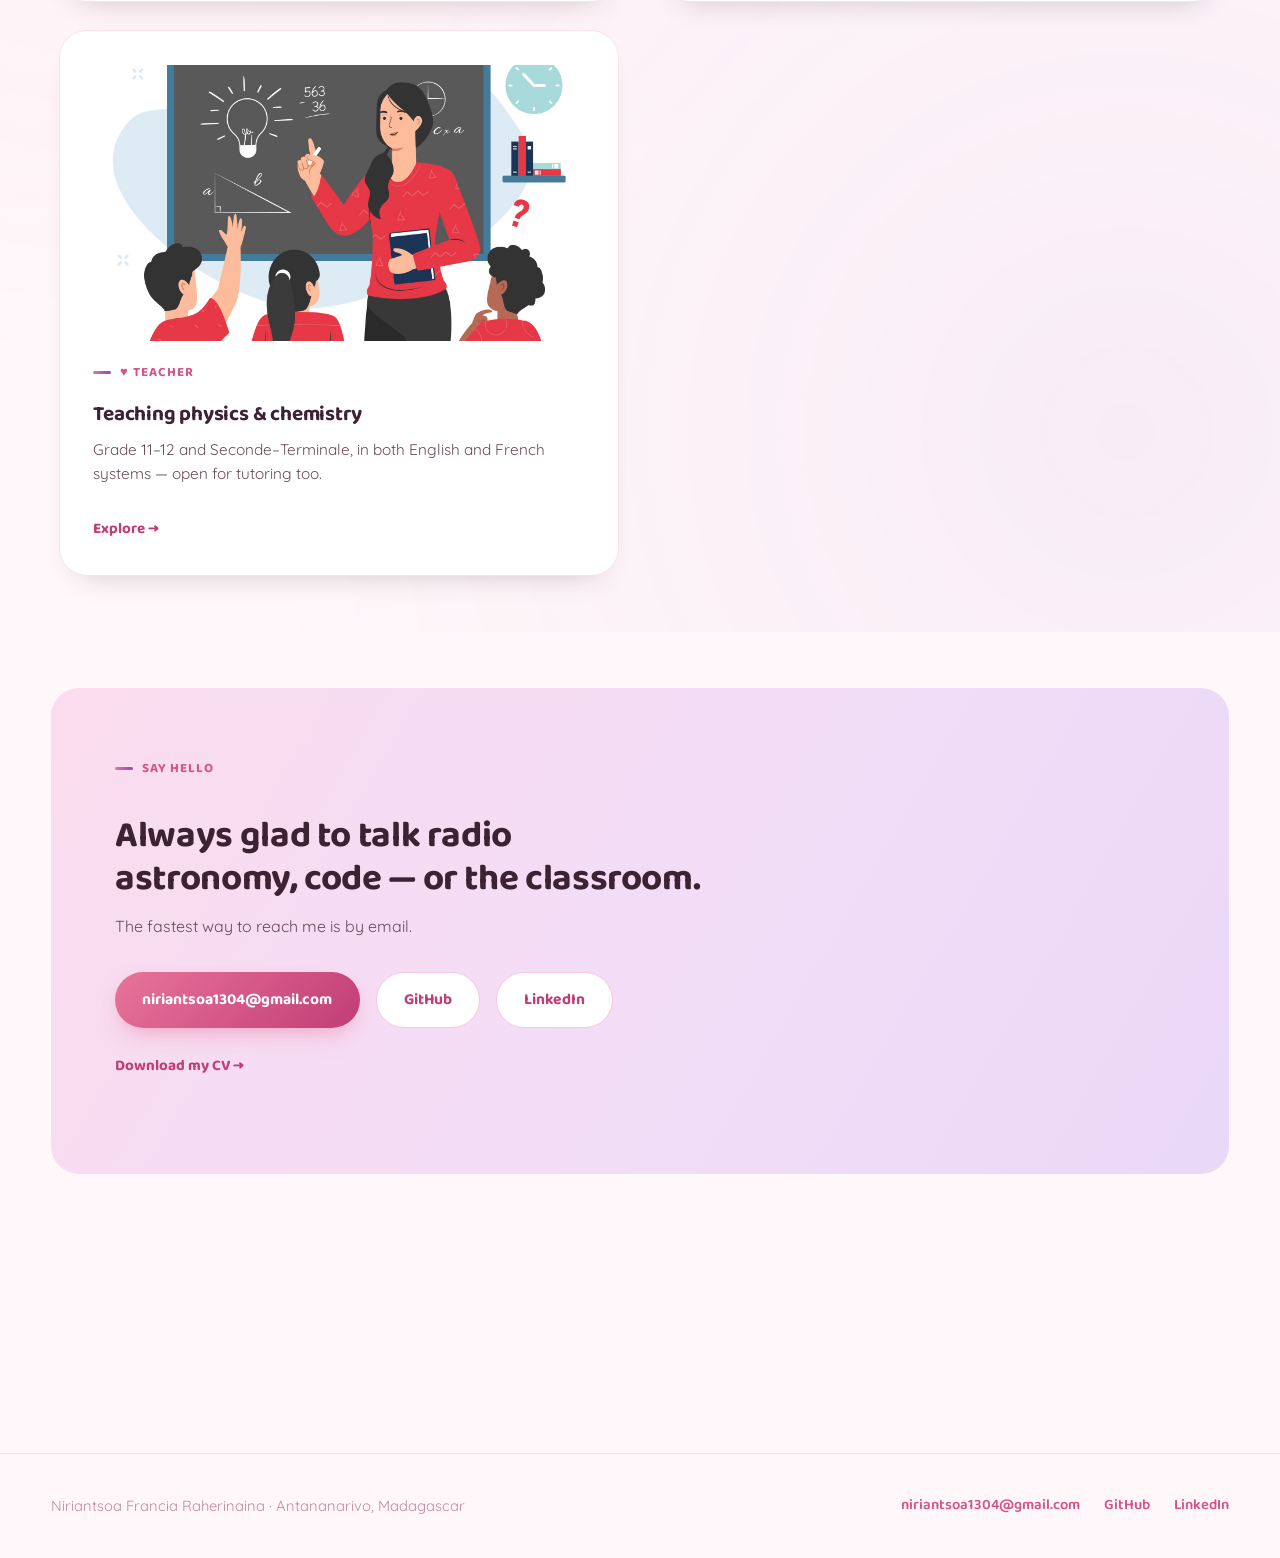
==== commit 08da0d8c: "tenth commit" ====
--- a/index.html
+++ b/index.html
@@ -11,11 +11,11 @@
 <meta property="og:type" content="website">
 <meta property="og:title" content="Niriantsoa Raherinaina — Portfolio">
 <meta property="og:description" content="Astronomy graduate student, programmer, and physics &amp; chemistry teacher based in Antananarivo, Madagascar.">
-<meta property="og:image" content="assets/profile.png">
+<meta property="og:image" content="assets/profile.jpg">
 <meta name="twitter:card" content="summary">
 <meta name="twitter:title" content="Niriantsoa Raherinaina — Portfolio">
 <meta name="twitter:description" content="Astronomy graduate student, programmer, and physics &amp; chemistry teacher based in Antananarivo, Madagascar.">
-<meta name="twitter:image" content="assets/profile.png">
+<meta name="twitter:image" content="assets/profile.jpg">
 <link rel="icon" type="image/svg+xml" href="data:image/svg+xml,%3Csvg xmlns='http://www.w3.org/2000/svg' viewBox='0 0 100 100'%3E%3Ccircle cx='50' cy='50' r='50' fill='%23e8749a'/%3E%3Ctext x='50' y='68' font-size='60' text-anchor='middle' fill='white'%3E%E2%9C%A7%3C/text%3E%3C/svg%3E">
 <link rel="preconnect" href="https://fonts.googleapis.com">
 <link rel="preconnect" href="https://fonts.gstatic.com" crossorigin>
@@ -41,7 +41,7 @@
 
 <header class="site-header">
   <div class="container header-inner">
-    <a href="index.html" class="logo"><img src="assets/profile.png" alt="" class="logo-avatar"><span class="logo-name">Niriantsoa Raherinaina</span></a>
+    <a href="index.html" class="logo"><img src="assets/profile.jpg" alt="" class="logo-avatar"><span class="logo-name">Niriantsoa Raherinaina</span></a>
 
     <nav class="main-nav" id="main-nav">
       <a href="astronomer.html" data-fr="Astronome">Astronomer</a>
@@ -83,7 +83,7 @@
       </div>
       <div class="hero-photo">
         <div class="photo-frame">
-          <img src="assets/profile.png" alt="Niriantsoa Raherinaina">
+          <img src="assets/profile.jpg" alt="Niriantsoa Raherinaina">
         </div>
       </div>
     </div>
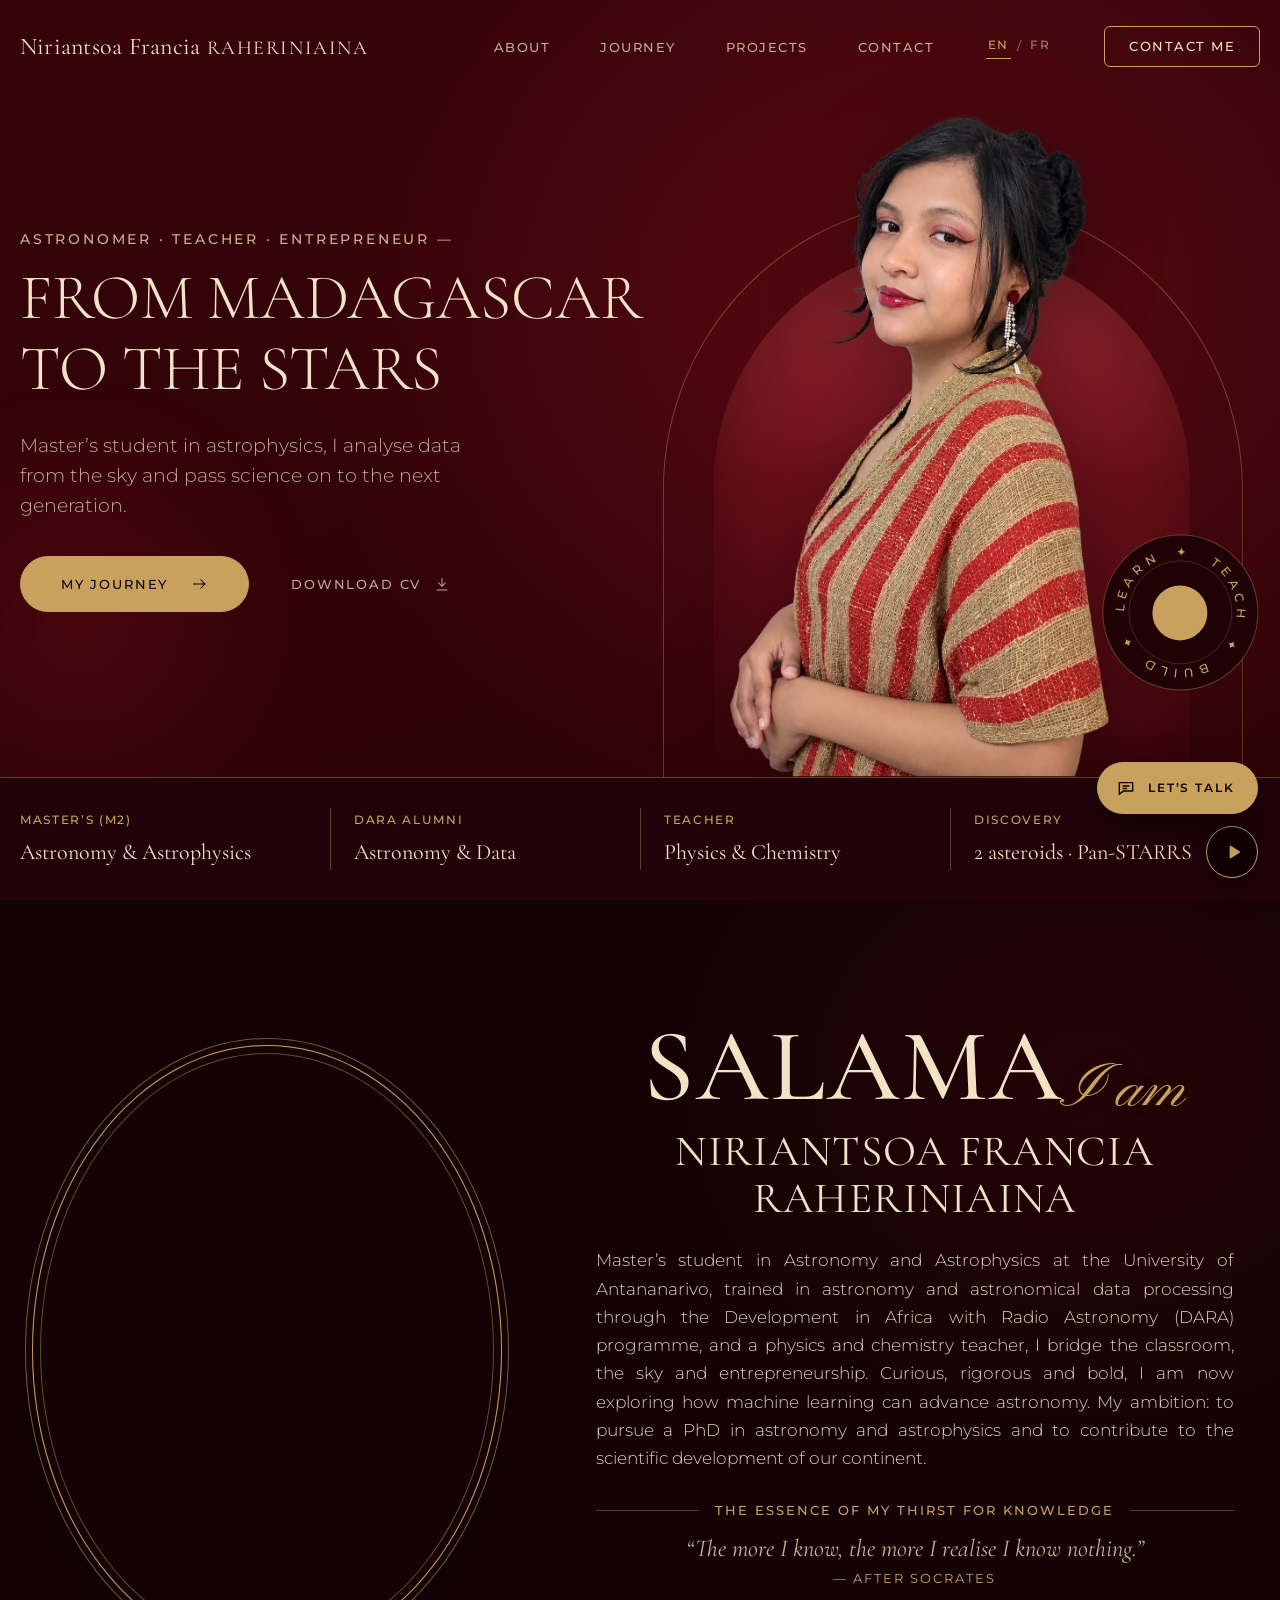
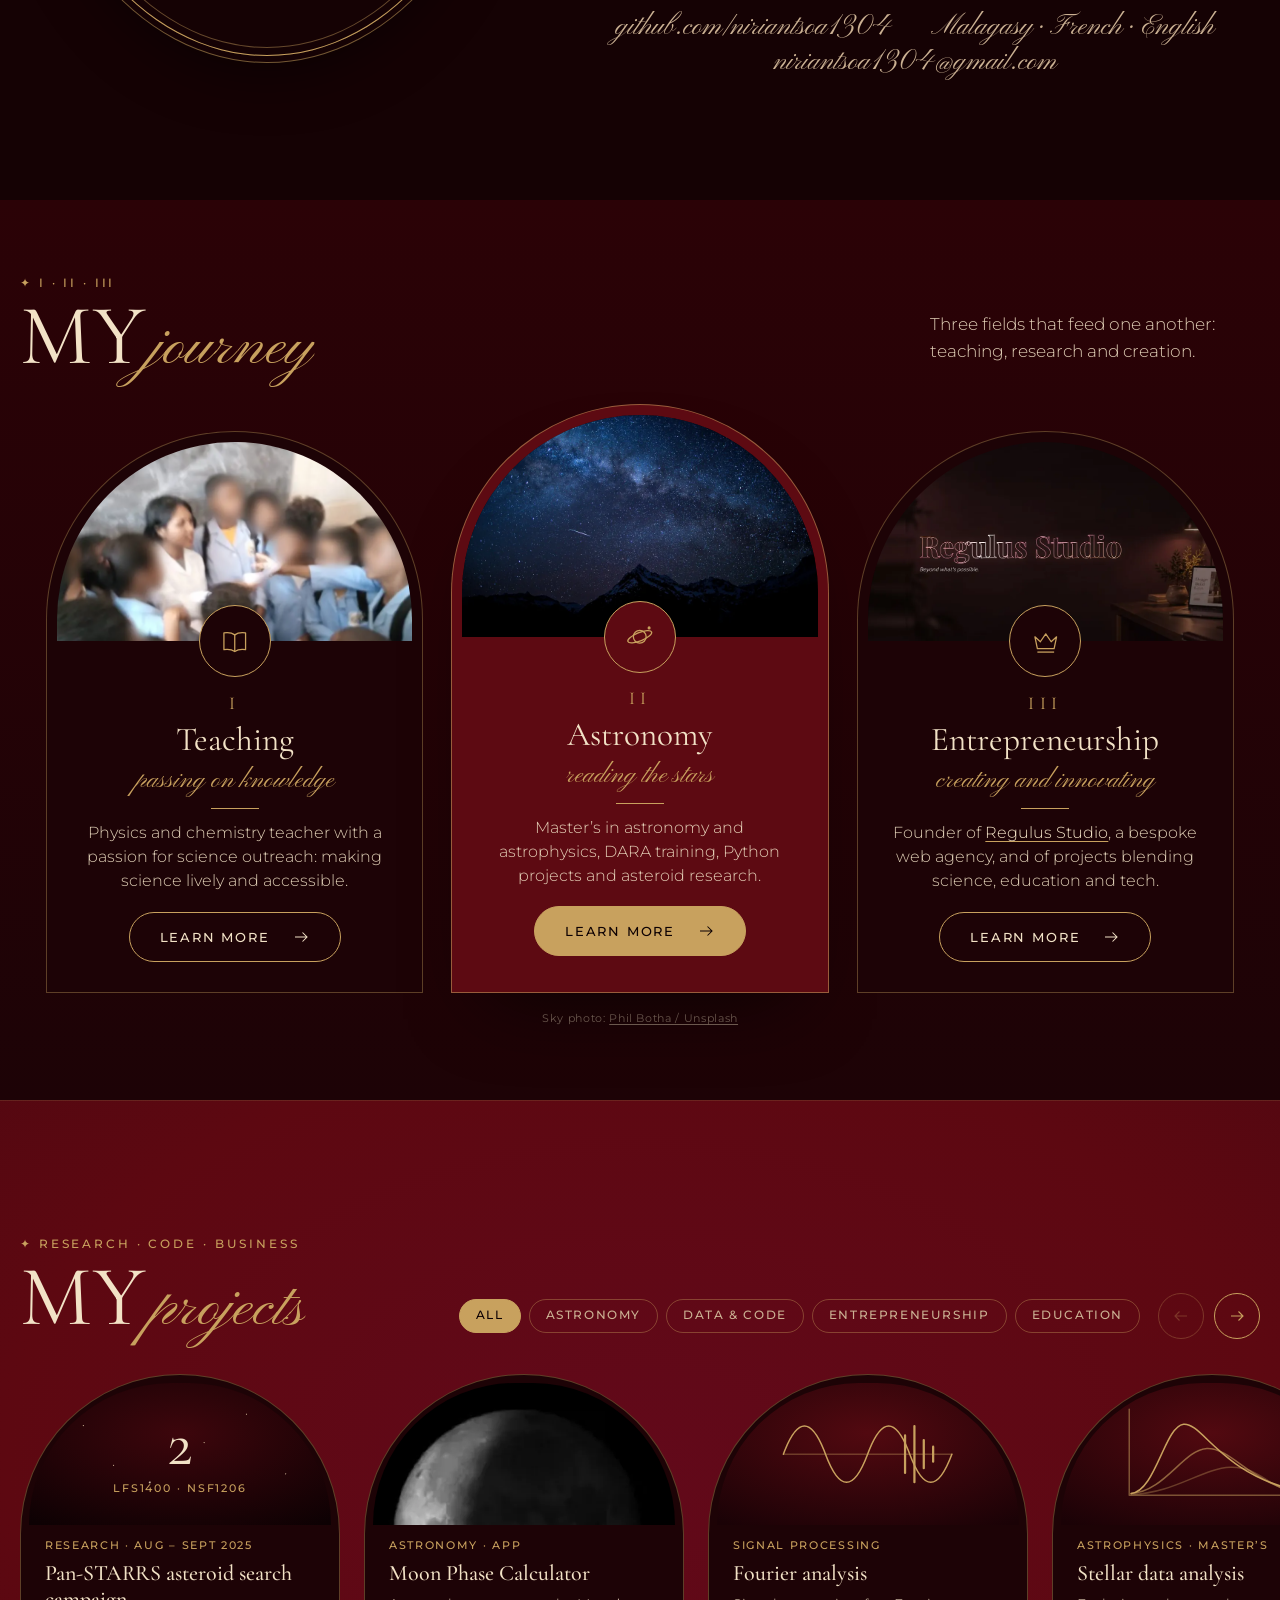
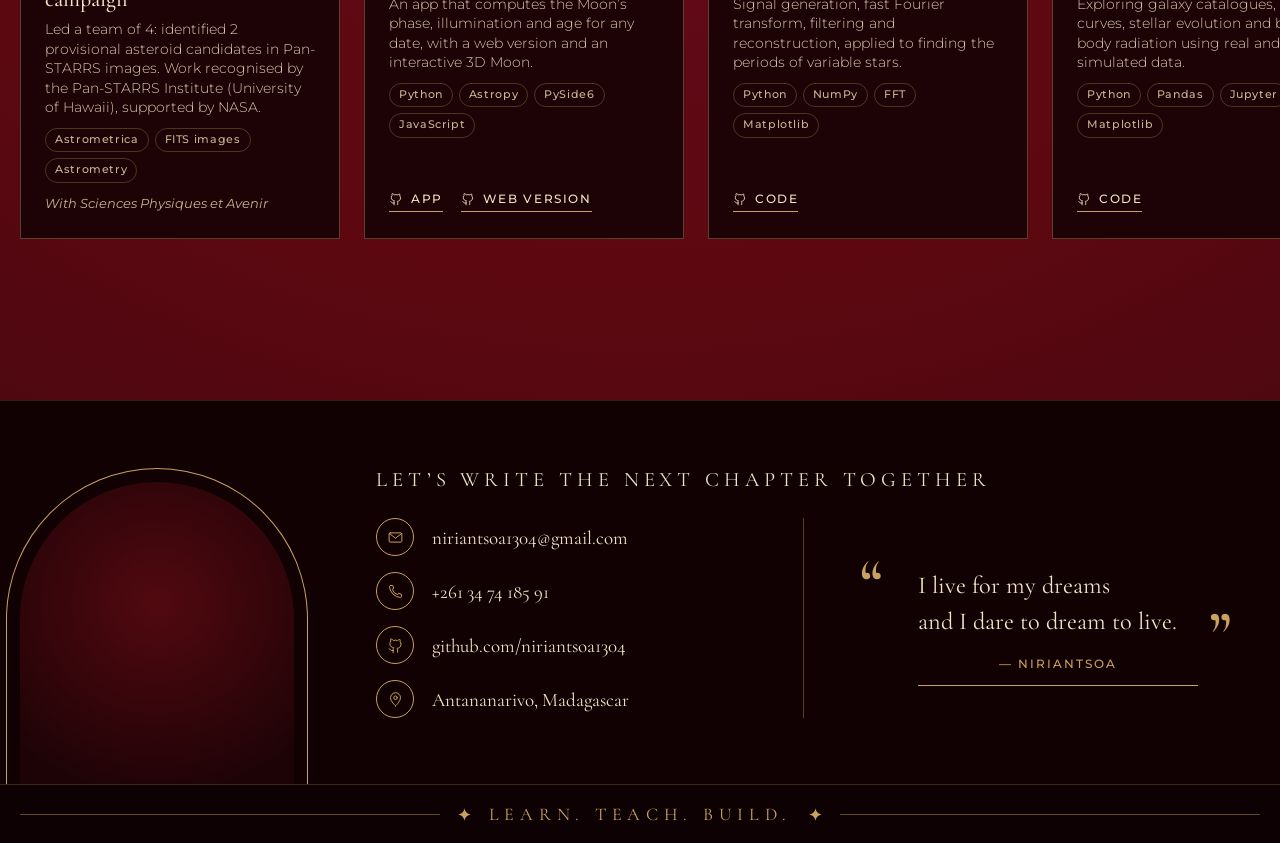
==== commit 5bd96e59: "Nouveau portfolio : De Madagascar aux étoiles Remplace l'ancien site (thème rose, pages astronomer/t" ====
--- a/index.html
+++ b/index.html
@@ -1,158 +1,1926 @@
-<!DOCTYPE html>
-<html lang="en">
+<!doctype html>
+<html lang="fr">
 <head>
-<meta charset="UTF-8">
-<meta name="viewport" content="width=device-width, initial-scale=1.0">
-<script>(function(){var t=localStorage.getItem('theme');if(t==='dark'||(!t&&window.matchMedia('(prefers-color-scheme: dark)').matches))document.documentElement.setAttribute('data-theme','dark');})();</script>
-<title>Niriantsoa Raherinaina — Portfolio</title>
-<meta name="description" content="Niriantsoa Raherinaina — astronomy graduate student, programmer, and physics &amp; chemistry teacher based in Antananarivo, Madagascar.">
-<meta name="robots" content="index, follow">
-<meta name="theme-color" content="#fff7fa">
-<meta property="og:type" content="website">
-<meta property="og:title" content="Niriantsoa Raherinaina — Portfolio">
-<meta property="og:description" content="Astronomy graduate student, programmer, and physics &amp; chemistry teacher based in Antananarivo, Madagascar.">
-<meta property="og:image" content="assets/profile.jpg">
-<meta name="twitter:card" content="summary">
-<meta name="twitter:title" content="Niriantsoa Raherinaina — Portfolio">
-<meta name="twitter:description" content="Astronomy graduate student, programmer, and physics &amp; chemistry teacher based in Antananarivo, Madagascar.">
-<meta name="twitter:image" content="assets/profile.jpg">
-<link rel="icon" type="image/svg+xml" href="data:image/svg+xml,%3Csvg xmlns='http://www.w3.org/2000/svg' viewBox='0 0 100 100'%3E%3Ccircle cx='50' cy='50' r='50' fill='%23e8749a'/%3E%3Ctext x='50' y='68' font-size='60' text-anchor='middle' fill='white'%3E%E2%9C%A7%3C/text%3E%3C/svg%3E">
-<link rel="preconnect" href="https://fonts.googleapis.com">
-<link rel="preconnect" href="https://fonts.gstatic.com" crossorigin>
-<link href="https://fonts.googleapis.com/css2?family=Baloo+2:wght@500;600;700;800&family=Quicksand:wght@400;500;600;700&display=swap" rel="stylesheet">
-<link rel="stylesheet" href="css/style.css">
-<script type="application/ld+json">
-{
-  "@context": "https://schema.org",
-  "@type": "Person",
-  "name": "Niriantsoa Francia Raherinaina",
-  "email": "niriantsoa1304@gmail.com",
-  "address": { "@type": "PostalAddress", "addressLocality": "Antananarivo", "addressCountry": "Madagascar" },
-  "jobTitle": "Astronomy Graduate Student, Programmer & Physics/Chemistry Teacher",
-  "sameAs": [
-    "https://github.com/niriantsoa1304",
-    "https://www.linkedin.com/in/REPLACE_WITH_YOUR_HANDLE"
-  ]
-}
-</script>
+  <meta charset="utf-8">
+  <meta name="viewport" content="width=device-width, initial-scale=1">
+  <script>
+    // Langue : anglais par défaut, français si le visiteur l'a choisi
+    (function (d) {
+      var l = 'en'; try { l = localStorage.getItem('lang') || 'en'; } catch (e) {}
+      d.lang = l;
+      if (l !== 'fr') { d.classList.add('i18n-pending'); setTimeout(function () { d.classList.remove('i18n-pending'); }, 1500); }
+    })(document.documentElement);
+    // Rideau d'ouverture : une fois par session, jamais si l'utilisateur limite les animations
+    (function (d) {
+      try {
+        var calm = matchMedia('(prefers-reduced-motion: reduce)').matches;
+        if (!calm && !sessionStorage.getItem('rideau-vu')) d.classList.add('intro');
+        else d.classList.add('hero-go');
+      } catch (e) { d.classList.add('hero-go'); }
+    })(document.documentElement);
+  </script>
+  <title>Niriantsoa Francia Raheriniaina — Portfolio</title>
+  <meta name="description" data-en-content="Astronomer, physics and chemistry teacher and entrepreneur: Master’s student in Astronomy &amp; Astrophysics, trained in radio astronomy (DARA). Antananarivo, Madagascar." content="Enseignante en physique-chimie, étudiante en Master 2 d'Astronomie & Astrophysique, formée en radioastronomie (DARA). Antananarivo, Madagascar.">
+  <link rel="preconnect" href="https://fonts.googleapis.com">
+  <link rel="preconnect" href="https://fonts.gstatic.com" crossorigin>
+  <link href="https://fonts.googleapis.com/css2?family=Cormorant+Garamond:ital,wght@0,300;0,400;0,500;1,300;1,400&family=Montserrat:wght@300;400;500;600&family=Pinyon+Script&display=swap" rel="stylesheet">
+  <style>
+    /* ——— Palette Moulin Rouge ——— */
+    :root {
+      /* couleurs relevées sur les maquettes (Maquettes/*.pdf) */
+      --wine:      #5d0811;   /* rouge velours (hero, carte centrale) */
+      --wine-mid:  #3d060c;   /* bordeaux moyen (bas du parcours) */
+      --wine-deep: #150204;   /* fond sombre des sections */
+      --crimson:   #9f2b33;   /* rouge lumineux (haut de l'arche) */
+      --noir:      #0d0103;   /* velours noir */
+      --card:      #1d0306;   /* fond des cartes */
+      --gold:      #c8a15e;   /* or des boutons et écritures */
+      --champagne: #f2e2c6;   /* titres */
+      --sand:      #cbb193;   /* texte courant */
+
+      --text:       var(--champagne);
+      --text-muted: rgba(242, 226, 198, .74);
+      --line:       rgba(200, 161, 94, .38);
+
+      --serif:  "Cormorant Garamond", "Times New Roman", serif;
+      --sans:   "Montserrat", system-ui, sans-serif;
+      --script: "Pinyon Script", cursive;
+    }
+
+    *, *::before, *::after { box-sizing: border-box; }
+    html, body { margin: 0; }
+    body {
+      background: var(--wine-deep);
+      color: var(--text);
+      font-family: var(--sans);
+      -webkit-font-smoothing: antialiased;
+      overflow-x: hidden;
+    }
+    a { color: inherit; text-decoration: none; }
+    img { display: block; max-width: 100%; }
+
+    /* ——— Hero ——— */
+    .hero {
+      position: relative;
+      isolation: isolate;
+      min-height: 100vh;
+      display: flex;
+      flex-direction: column;
+      background:
+        radial-gradient(ellipse 65% 80% at 72% 35%, var(--wine) 0%, rgba(93, 8, 17, 0) 75%),
+        linear-gradient(160deg, #380309 0%, #2d0307 100%);
+      overflow: hidden;
+    }
+    /* Halo cramoisi en bas à gauche (rappel des roses du modèle) */
+    .glow {
+      position: absolute; z-index: -1; pointer-events: none;
+      left: -12vw; bottom: 4vh;
+      width: 38vw; height: 38vw; max-width: 520px; max-height: 520px;
+      border-radius: 50%;
+      background: radial-gradient(circle, rgba(93, 8, 17, .55), rgba(93, 8, 17, 0) 68%);
+      filter: blur(6px);
+    }
+    /* Grain velours */
+    .hero::after {
+      content: "";
+      position: absolute; inset: 0; z-index: -1;
+      background: repeating-linear-gradient(90deg, rgba(0,0,0,.07) 0 1px, transparent 1px 4px);
+      pointer-events: none;
+    }
+
+    .wrap { width: min(1240px, 100% - 32px); margin-inline: auto; }
+
+    /* Nav */
+    .nav {
+      display: flex; align-items: center; justify-content: space-between;
+      padding-block: 26px;
+      position: relative; z-index: 5;
+    }
+    .logo {
+      font-family: var(--serif); font-size: 24px; font-weight: 400; line-height: 1.05;
+      letter-spacing: .01em; color: var(--champagne);
+    }
+    .logo span { text-transform: uppercase; letter-spacing: .08em; font-size: .82em; }
+    .nav-right { display: flex; align-items: center; gap: 52px; }
+    .nav ul { display: flex; gap: 50px; list-style: none; margin: 0; padding: 0; }
+    .nav ul a {
+      font-size: 12.5px; font-weight: 500; letter-spacing: .12em; text-transform: uppercase;
+      color: var(--text-muted); transition: color .25s;
+    }
+    .nav ul a:hover { color: var(--champagne); }
+    .btn-outline-sm {
+      font-size: 12.5px; font-weight: 500; letter-spacing: .12em; text-transform: uppercase;
+      padding: 12px 24px; border: 1px solid var(--gold); border-radius: 6px;
+      color: var(--champagne); transition: background .25s, color .25s;
+    }
+    .btn-outline-sm:hover { background: var(--gold); color: var(--noir); }
+
+    /* Grille principale : le texte passe au-dessus de la photo */
+    .hero-main {
+      flex: 1;
+      display: grid;
+      grid-template-columns: minmax(0, 1fr) minmax(0, 1fr);
+      align-items: stretch;
+      position: relative;
+    }
+    .hero-text {
+      position: relative; z-index: 3;
+      align-self: center;
+      padding-block: 24px 56px;
+    }
+
+    .eyebrow {
+      font-size: 14px; font-weight: 500; letter-spacing: .2em; text-transform: uppercase;
+      color: var(--sand); margin: 0 0 18px;
+    }
+    .eyebrow em { font-style: normal; color: var(--gold); }
+
+    h1 {
+      font-family: var(--serif); font-weight: 300;
+      font-size: clamp(34px, 5vw, 78px);
+      line-height: 1.05; letter-spacing: -.005em;
+      text-transform: uppercase;
+      margin: 0 0 28px;
+      color: var(--champagne);
+    }
+    h1 .line { display: block; white-space: nowrap; }
+    .lead {
+      font-size: clamp(16px, 1.45vw, 21px); font-weight: 300; line-height: 1.6;
+      color: var(--text-muted); max-width: 36ch; margin: 0 0 38px;
+    }
+
+    .actions { display: flex; flex-wrap: wrap; align-items: center; gap: 18px 42px; }
+    .btn-primary {
+      display: inline-flex; align-items: center; gap: 22px;
+      padding: 18px 40px; border: 1px solid var(--gold); border-radius: 999px;
+      font-size: 13px; font-weight: 500; letter-spacing: .14em; text-transform: uppercase;
+      transition: background .3s, color .3s;
+    }
+    .btn-primary:hover { background: var(--gold); color: var(--noir); }
+    /* bouton principal du hero : or plein, comme la maquette */
+    .hero .btn-primary { background: var(--gold); color: var(--noir); }
+    .hero .btn-primary:hover { background: var(--champagne); border-color: var(--champagne); }
+    .btn-link {
+      display: inline-flex; align-items: center; gap: 12px;
+      font-size: 13px; font-weight: 500; letter-spacing: .14em; text-transform: uppercase;
+      color: var(--text-muted); transition: color .25s;
+    }
+    .btn-link:hover { color: var(--champagne); }
+    .btn-primary svg { width: 18px; height: 18px; flex: none; }
+    .btn-link svg { width: 18px; height: 18px; flex: none; }
+
+    /* ——— Portrait : arche en fond, photo détourée qui déborde ——— */
+    .portrait {
+      position: relative;
+      /* occupe toute la hauteur : de sous la nav jusqu'au bandeau */
+      align-self: stretch;
+      justify-self: center;
+      width: min(100%, 580px);
+      margin-top: 12px;
+      min-height: 300px;
+      max-height: 760px;
+    }
+    .arch-outline {
+      position: absolute; top: 14%; bottom: 0; left: 0; right: 0;
+      border: 1px solid var(--line); border-bottom: 0;
+      border-radius: 999px 999px 0 0;
+    }
+    .arch {
+      position: absolute; top: 21%; bottom: 0; left: 9%; right: 9%;
+      border-radius: 999px 999px 0 0;
+      background:
+        linear-gradient(180deg, var(--crimson) 0%, #6a0f19 45%, #41060c 100%);
+      box-shadow: inset 0 0 80px rgba(21, 2, 4, .45);
+    }
+    .photo {
+      position: absolute; bottom: 0; left: 50%;
+      height: 100%; width: auto; max-width: none;
+      transform: translateX(-56%);
+      filter: drop-shadow(0 20px 40px rgba(0,0,0,.35));
+    }
+
+    /* Badge circulaire à cheval sur l'arche */
+    .badge {
+      position: absolute; right: -6%; bottom: 13%; z-index: 2;
+      width: 156px; height: 156px; border-radius: 50%;
+      background: rgba(29, 3, 6, .92);
+      border: 1px solid var(--line);
+      display: grid; place-items: center;
+    }
+    .badge::before {
+      content: ""; position: absolute; inset: 25px; border-radius: 50%;
+      border: 1px solid rgba(200, 161, 94, .22);
+    }
+    /* Cercle doré au centre */
+    .badge::after {
+      content: ""; width: 36%; aspect-ratio: 1; border-radius: 50%;
+      background: var(--gold);
+    }
+    .badge svg.ring { position: absolute; inset: 0; width: 100%; height: 100%; animation: spin 36s linear infinite; }
+    @keyframes spin { to { transform: rotate(360deg); } }
+
+    /* ——— Bandeau d'infos ——— */
+    .info {
+      border-top: 1px solid var(--line);
+      background: #22030a;
+      position: relative; z-index: 4;
+    }
+    .info .wrap { display: grid; grid-template-columns: repeat(4, 1fr); }
+    .info-item {
+      padding: 34px 24px;
+      position: relative;
+      display: flex; flex-direction: column; justify-content: center;
+    }
+    .info-item:first-child { padding-left: 0; }
+    .info-item + .info-item::before {
+      content: ""; position: absolute; left: 0; top: 30px; bottom: 30px;
+      width: 1px; background: var(--line);
+    }
+    .info-label {
+      font-size: 12px; font-weight: 500; letter-spacing: .14em; text-transform: uppercase;
+      color: var(--gold); margin: 0 0 12px;
+    }
+    .info-value { font-family: var(--serif); font-size: 22px; line-height: 1.25; margin: 0; color: var(--champagne); }
+    .nowrap { white-space: nowrap; }
+    .nohyph { hyphens: manual; -webkit-hyphens: manual; }
+
+
+    @media (prefers-reduced-motion: reduce) { .badge svg.ring { animation: none; } }
+
+    /* ——— À propos ——— */
+    .about {
+      position: relative;
+      padding-block: 110px;
+      background:
+        radial-gradient(ellipse 50% 60% at 85% 20%, rgba(93, 8, 17, .22), transparent 70%),
+        var(--wine-deep);
+    }
+    .about-card {
+      display: grid;
+      grid-template-columns: 5fr 7fr;
+      align-items: center;
+      gap: 56px;
+    }
+    .about-media {
+      position: relative;
+      margin: 0;
+      display: flex; flex-direction: column; justify-content: center; align-items: center;
+    }
+    /* Cadre ovale « portrait royal » : double filet doré autour d'un médaillon */
+    .oval {
+      position: relative;
+      width: min(100%, 470px); aspect-ratio: 4 / 5.2;
+      border-radius: 50%;
+      padding: 14px;
+      border: 1.5px solid var(--gold);
+      box-shadow:
+        0 0 0 6px var(--wine-deep),
+        0 0 0 7px rgba(200, 161, 94, .55),
+        0 30px 60px -20px rgba(0, 0, 0, .6);
+    }
+    .oval::before {
+      content: ""; position: absolute; inset: 7px; border-radius: 50%;
+      border: 1px solid rgba(200, 161, 94, .45);
+      pointer-events: none;
+    }
+    .oval-clip {
+      position: absolute; inset: 14px; border-radius: 50%; overflow: hidden;
+    }
+    .oval img {
+      width: 100%; height: 100%; max-width: none;
+      object-fit: cover; object-position: 50% 0%;
+      /* zoom sur le visage et le col de la blouse */
+      /* tête (≈ x 48 %, y 35 % de la photo) placée au centre de l'ovale */
+      transform-origin: 0 0;
+      transform: translate(-19.5%, -16%) scale(1.45);
+      /* couleurs naturelles, sans filtre */
+    }
+    .about-body {
+      padding: 0;
+      display: flex; flex-direction: column; align-items: center; text-align: center;
+    }
+    .hello {
+      position: relative; margin: 0;
+      font-family: var(--serif); font-weight: 500;
+      font-size: clamp(64px, 8vw, 118px); line-height: .9; letter-spacing: .02em;
+      color: var(--champagne);
+    }
+    .hello .script {
+      font-family: var(--script); font-weight: 400;
+      font-size: .62em; letter-spacing: 0; color: var(--gold);
+      /* « je suis » effleure le dernier A et passe devant */
+      position: relative; z-index: 1;
+      margin-left: -.05em; vertical-align: -.1em;
+      text-shadow: 0 2px 10px rgba(21, 2, 4, .75);
+    }
+    /* Traduction de « Salama » au survol / au toucher */
+    .translate { position: relative; cursor: help; outline: none; }
+    .translate::after {
+      content: attr(data-tip);
+      position: absolute; left: 50%; bottom: calc(100% + 6px);
+      transform: translate(-50%, 6px);
+      padding: 8px 14px; white-space: nowrap;
+      font-family: var(--sans); font-size: 12px; font-weight: 500;
+      letter-spacing: .14em; text-transform: uppercase; line-height: 1;
+      color: var(--noir); background: var(--gold); border-radius: 4px;
+      opacity: 0; pointer-events: none;
+      transition: opacity .25s, transform .25s;
+    }
+    .translate:hover::after, .translate:focus::after, .translate:focus-visible::after {
+      opacity: 1; transform: translate(-50%, 0);
+    }
+    .translate:focus-visible { text-decoration: underline 1px var(--gold); text-underline-offset: 8px; }
+    .sr-only { position: absolute; width: 1px; height: 1px; overflow: hidden; clip: rect(0 0 0 0); white-space: nowrap; }
+    .about-name {
+      margin: 14px 0 0;
+      font-family: var(--serif); font-weight: 400;
+      font-size: clamp(30px, 3.4vw, 50px); line-height: 1.1; letter-spacing: .03em;
+      text-transform: uppercase; color: var(--champagne);
+    }
+    .about-text.fit { text-align-last: justify; }
+    .about-essence { margin: 40px 0 0; width: 100%; max-width: 58ch; }
+    .about-essence figcaption {
+      display: flex; align-items: center; gap: 16px;
+      font-size: 12.5px; font-weight: 500; letter-spacing: .16em; text-transform: uppercase;
+      color: var(--gold);
+    }
+    /* filets dorés de part et d'autre du titre */
+    .about-essence figcaption::before, .about-essence figcaption::after {
+      content: ""; flex: 1; height: 1px; background: var(--line);
+    }
+    .about-quote {
+      margin: 16px 0 0;
+      font-family: var(--serif); font-style: italic;
+      font-size: clamp(21px, 1.9vw, 28px); color: var(--sand);
+    }
+    .about-quote cite {
+      font-style: normal; font-family: var(--sans); font-size: 12.5px;
+      letter-spacing: .16em; text-transform: uppercase; color: var(--gold);
+      display: block; margin-top: 8px; white-space: nowrap;
+    }
+    .about-text {
+      margin: 28px 0 0; max-width: 58ch;
+      text-align: justify; text-align-last: left;
+      /* césure réservée aux mots longs (radioastronomie…) pour éviter les trous */
+      hyphens: auto; -webkit-hyphens: auto; hyphenate-limit-chars: 13 6 6;
+      font-size: clamp(16px, 1.3vw, 19px); font-weight: 300; line-height: 1.75; color: rgba(242, 226, 198, .92);
+    }
+    .about-links {
+      margin-top: auto; padding-top: 44px;
+      width: 100%;
+      display: flex; justify-content: center; gap: 10px 44px; flex-wrap: wrap;
+    }
+    .about-links a, .about-links span {
+      font-family: var(--script); font-size: 28px; color: var(--sand);
+      transition: color .25s;
+    }
+    .about-links a:hover { color: var(--champagne); }
+
+
+
+    @media (max-width: 900px) {
+      .about { padding-block: 72px; }
+      .about-card { grid-template-columns: 1fr; }
+      .oval { width: min(100% - 16px, 360px); }
+      .about-card { gap: 40px; }
+    }
+    @media (max-width: 560px) {
+      .about-links { flex-direction: column; align-items: center; }
+      .about-links a, .about-links span { font-size: 25px; }
+      .about-text { font-size: 16.5px; hyphenate-limit-chars: auto; }
+      .about-quote { font-size: 21px; }
+    }
+
+    /* ——— Parcours ——— */
+    .path {
+      position: relative;
+      padding-block: 110px 120px;
+      background:
+        /* bordeaux sombre, qui s'assombrit vers le bas pour contraster avec Projets */
+        linear-gradient(180deg, #2b0206 0%, #1d0306 100%);
+    }
+    .path-head {
+      display: flex; align-items: flex-end; justify-content: space-between; gap: 24px 48px;
+      flex-wrap: wrap; margin-bottom: 72px;
+    }
+    .path-eyebrow {
+      margin: 0 0 6px;
+      font-size: 12px; font-weight: 500; letter-spacing: .24em; text-transform: uppercase;
+      color: var(--gold);
+    }
+    .path-title {
+      margin: 0;
+      font-family: var(--serif); font-weight: 400;
+      font-size: clamp(56px, 7vw, 104px); line-height: .95; letter-spacing: .02em;
+      text-transform: uppercase; color: var(--champagne);
+    }
+    .path-title .script {
+      font-family: var(--script); text-transform: none; letter-spacing: 0;
+      font-size: .72em; color: var(--gold);
+      margin-left: .08em;
+    }
+    .path-intro {
+      margin: 0 0 14px; max-width: 30ch;
+      font-size: clamp(16px, 1.3vw, 18px); font-weight: 300; line-height: 1.6;
+      color: rgba(242, 226, 198, .9);
+    }
+
+    .path-grid {
+      display: grid; grid-template-columns: repeat(3, 1fr); gap: 28px;
+      align-items: stretch;
+      max-width: 1240px; margin-inline: auto;
+    }
+    .path-card {
+      position: relative;
+      display: flex; flex-direction: column; align-items: center; text-align: center;
+      padding: 10px 10px 34px;
+      border: 1px solid var(--line);
+      border-radius: 999px 999px 0 0;
+      background: var(--card);
+      transition: transform .4s cubic-bezier(.2,.7,.2,1), border-color .3s;
+    }
+    .path-card:hover { transform: translateY(-6px); border-color: var(--gold); }
+    /* cartes latérales : même hauteur entre elles, plus basses que la centrale */
+    .path-card:not(.featured) { margin-top: 40px; }
+    /* carte centrale surélevée et en rouge, comme la maquette */
+    .path-card.featured {
+      padding-bottom: 40px;
+      background: #5d0a12;
+      border-color: rgba(200, 161, 94, .55);
+      box-shadow: 0 40px 80px -40px rgba(0, 0, 0, .7);
+    }
+    /* image en haut de la carte, découpée selon l'arche */
+    .path-media {
+      width: 100%; aspect-ratio: 16 / 9;
+      border-radius: 999px 999px 0 0; overflow: hidden;
+      background:
+        radial-gradient(1px 1px at 20% 30%, var(--sand), transparent),
+        radial-gradient(1px 1px at 70% 22%, var(--sand), transparent),
+        radial-gradient(1.5px 1.5px at 45% 60%, var(--champagne), transparent),
+        radial-gradient(1px 1px at 82% 70%, var(--sand), transparent),
+        radial-gradient(ellipse 80% 70% at 50% 40%, var(--wine-mid), var(--noir) 100%);
+    }
+    .path-card.featured .path-media { aspect-ratio: 16 / 10; }
+    .path-media img {
+      width: 100%; height: 100%; object-fit: cover;
+      transition: transform .8s cubic-bezier(.2,.7,.2,1);
+    }
+    .path-card:hover .path-media img { transform: scale(1.05); }
+    .path-body { display: flex; flex-direction: column; align-items: center; padding: 0 22px; flex: 1; }
+    /* icône à cheval sur le bas de l'image */
+    .path-icon {
+      width: 72px; height: 72px; border-radius: 50%;
+      border: 1px solid var(--gold);
+      display: grid; place-items: center; color: var(--gold);
+      margin: -36px 0 16px; position: relative;
+      background: var(--card);
+    }
+    .path-card.featured .path-icon { background: #5d0a12; }
+    .photo-credit {
+      margin: 18px 0 0; text-align: center;
+      font-size: 11px; letter-spacing: .06em; color: rgba(242, 226, 198, .45);
+    }
+    .photo-credit a { text-decoration: underline; text-underline-offset: 2px; }
+    .path-icon svg { width: 32px; height: 32px; }
+    .path-num {
+      font-family: var(--serif); font-size: 18px; letter-spacing: .3em;
+      color: var(--gold); margin: 0 0 12px;
+    }
+    .path-card h3 {
+      margin: 0;
+      font-family: var(--serif); font-weight: 400;
+      font-size: clamp(30px, 2.6vw, 40px); line-height: 1.1; color: var(--champagne);
+    }
+    .path-tag {
+      margin: 6px 0 0;
+      font-family: var(--script); font-size: clamp(24px, 2vw, 30px); color: var(--gold);
+    }
+    .path-card hr {
+      width: 48px; margin: 16px auto; border: 0; height: 1px; background: var(--gold);
+    }
+    .path-card p.path-text {
+      margin: 0 0 24px; max-width: 36ch;
+      font-size: 16px; font-weight: 300; line-height: 1.65;
+      color: rgba(242, 226, 198, .9);
+    }
+    .path-link { color: var(--champagne); text-decoration: underline 1px var(--gold); text-underline-offset: 3px; transition: color .25s; }
+    .path-link:hover { color: var(--gold); }
+    .path-card .btn-primary { margin-top: auto; padding: 15px 30px; }
+    .path-card.featured .btn-primary { background: var(--gold); color: var(--noir); }
+    .path-card.featured .btn-primary:hover { background: var(--champagne); border-color: var(--champagne); }
+
+    @media (max-width: 1000px) {
+      .path-grid { grid-template-columns: 1fr; max-width: 460px; margin-inline: auto; gap: 28px; }
+      .path-card:not(.featured) { margin-top: 0; }
+    }
+    @media (max-width: 560px) {
+      .path { padding-block: 72px 84px; }
+      .path-head { margin-bottom: 48px; justify-content: center; text-align: center; }
+      .path-intro { margin-inline: auto; }
+      .path-card { padding: 8px 8px 36px; }
+      .path-body { padding: 0 14px; }
+    }
+
+    /* ——— Chaque section tient dans un écran (ordinateur) ——— */
+    @media (min-width: 901px) {
+      .info-item { padding-block: clamp(18px, 4vh, 34px); }
+      .nav { padding-block: clamp(16px, 3.2vh, 26px); }
+      .hero-text { padding-block: 2vh 5vh; }
+      .eyebrow { margin-bottom: 1.8vh; }
+      h1 { font-size: clamp(34px, min(5vw, 10vh), 78px); margin-bottom: 2.8vh; }
+      .lead { margin-bottom: 4vh; }
+      .about, .path {
+        min-height: 100vh; min-height: 100svh;
+        display: flex; flex-direction: column; justify-content: center;
+        padding-block: clamp(22px, 4.5vh, 90px);
+      }
+      /* À propos : tailles liées à la hauteur d'écran */
+      .oval { width: min(100%, 470px, calc((100vh - 13vh) / 1.3)); }
+      .hello { font-size: clamp(52px, min(8vw, 11.5vh), 118px); }
+      .about-name { margin-top: 1vh; font-size: clamp(26px, min(3.4vw, 4.8vh), 50px); }
+      .about-text { margin-top: 2.6vh; line-height: 1.7; }
+      .about-essence { margin-top: 3.4vh; }
+      .about-quote { font-size: clamp(19px, min(1.9vw, 3.3vh), 28px); }
+      .about-links { padding-top: 2.6vh; gap: 0 40px; }
+      .about-links a, .about-links span { font-size: clamp(21px, 3.3vh, 28px); }
+
+      /* Parcours */
+      .path-head { margin-bottom: 3.5vh; }
+      .path-title { font-size: clamp(42px, min(7vw, 9.5vh), 104px); }
+      .path-grid { max-width: min(1240px, 132vh); }
+      .path-card:not(.featured) { margin-top: 3.6vh; }
+      .path-card { padding-bottom: 3.4vh; }
+      .path-card.featured { padding-bottom: 4vh; }
+      .path-icon { width: clamp(54px, 8vh, 72px); height: clamp(54px, 8vh, 72px);
+                   margin: calc(clamp(54px, 8vh, 72px) / -2) 0 1.6vh; }
+      .path-icon svg { width: 45%; height: 45%; }
+      .path-num { margin-bottom: .9vh; font-size: clamp(14px, 2.2vh, 18px); }
+      .path-card h3 { font-size: clamp(26px, min(2.6vw, 4.4vh), 40px); }
+      .path-tag { font-size: clamp(21px, min(2vw, 3.5vh), 30px); }
+      .path-card hr { margin: 1.8vh auto; }
+      .path-card p.path-text { margin-bottom: 2.6vh; font-size: clamp(14.5px, 2vh, 16px); }
+      .path-card .btn-primary { padding: clamp(11px, 1.7vh, 15px) 30px; }
+    }
+
+    @media (min-width: 901px) and (max-height: 920px) {
+      .path-card p.path-text { line-height: 1.5; margin-bottom: 2vh; }
+      .path-head { margin-bottom: 2.8vh; }
+      .path-card hr { margin: 1.3vh auto; }
+      .path-card:not(.featured) { margin-top: 3vh; }
+    }
+    /* écrans d'ordinateur peu hauts (≈ 720–780 px) : on resserre encore */
+    @media (min-width: 901px) and (max-height: 800px) {
+      .path-card hr { display: none; }
+      .path-tag { margin-bottom: 1.6vh; }
+      .path-card p.path-text { line-height: 1.5; }
+      .path-head { margin-bottom: 2.5vh; }
+      /* cartes plus larges (moins de lignes de texte), images en demi-cercle exact */
+      .path-grid { max-width: 1240px; }
+      .path-media { aspect-ratio: 2.5 / 1; }
+      .path-card.featured .path-media { aspect-ratio: 2.1 / 1; }
+    }
+
+    @media (min-width: 901px) and (max-height: 680px) {
+      .path { padding-block: 18px; }
+      .path-card:not(.featured) { margin-top: 2.6vh; }
+      .path-card.featured .path-media { aspect-ratio: 2 / 1.05; }
+      .path-num { display: none; }
+    }
+
+    /* ——— Projets ——— */
+    .projects {
+      position: relative; overflow: hidden;
+      padding-block: 100px 90px;
+      /* rouge velours (comme le hero), pour se distinguer de Parcours (bordeaux sombre)
+         et du footer (noir) */
+      background:
+        radial-gradient(ellipse 90% 85% at 50% 40%, #62091a 0%, var(--wine) 55%, #4a0710 100%);
+      border-top: 1px solid rgba(200, 161, 94, .18);
+    }
+    /* Projets passe devant le footer : la tête (qui dépasse du footer) reste cachée
+       tant qu'on n'est pas arrivé en bas de la page */
+    .projects { z-index: 2; }
+    html.at-footer .footer { z-index: 3; }
+    .footer-photo .cut { transition: opacity .35s ease; }
+    html:not(.at-footer) .footer-photo .cut { opacity: 0; }
+    .proj-head { display: flex; align-items: flex-end; justify-content: space-between; gap: 24px 48px; flex-wrap: wrap; margin-bottom: 34px; }
+    .proj-head .path-title { margin: 0; }
+    .proj-tools { display: flex; align-items: center; gap: 18px; flex-wrap: wrap; }
+    .proj-filters { display: flex; gap: 8px; flex-wrap: wrap; }
+    .proj-filters button {
+      font: 500 11.5px/1 var(--sans); letter-spacing: .14em; text-transform: uppercase;
+      color: var(--sand); background: none; cursor: pointer;
+      padding: 10px 16px; border: 1px solid var(--line); border-radius: 999px;
+      transition: background .25s, color .25s, border-color .25s;
+    }
+    .proj-filters button:hover { border-color: var(--gold); color: var(--champagne); }
+    .proj-filters button[aria-pressed="true"] { background: var(--gold); border-color: var(--gold); color: var(--noir); }
+    .proj-arrows { display: flex; gap: 10px; }
+    .proj-arrows button {
+      width: 46px; height: 46px; border-radius: 50%; cursor: pointer;
+      border: 1px solid var(--gold); background: none; color: var(--gold);
+      display: grid; place-items: center; transition: background .25s, color .25s, opacity .25s;
+    }
+    .proj-arrows button:hover:not(:disabled) { background: var(--gold); color: var(--noir); }
+    .proj-arrows button:disabled { opacity: .3; cursor: default; }
+    .proj-arrows svg { width: 18px; height: 18px; }
+
+    /* rail horizontal qui défile */
+    .proj-rail {
+      display: flex; gap: 24px;
+      overflow-x: auto; scroll-snap-type: x mandatory; scroll-behavior: smooth;
+      padding: 8px max(16px, calc((100vw - 1240px) / 2)) 26px;
+      scroll-padding-inline: max(16px, calc((100vw - 1240px) / 2));
+      scrollbar-width: thin; scrollbar-color: var(--gold) transparent;
+      cursor: grab;
+    }
+    .proj-rail.dragging { cursor: grabbing; scroll-snap-type: none; scroll-behavior: auto; }
+    .proj-rail::-webkit-scrollbar { height: 4px; }
+    .proj-rail::-webkit-scrollbar-thumb { background: var(--gold); border-radius: 4px; }
+    .proj-rail::-webkit-scrollbar-track { background: rgba(200, 161, 94, .12); }
+
+    .proj-card {
+      flex: 0 0 clamp(270px, 25vw, 330px); scroll-snap-align: start;
+      display: flex; flex-direction: column;
+      background: var(--card); border: 1px solid var(--line);
+      border-radius: 180px 180px 0 0; padding: 8px 8px 26px;
+      transition: transform .4s cubic-bezier(.2,.7,.2,1), border-color .3s;
+    }
+    .proj-card:hover { transform: translateY(-5px); border-color: var(--gold); }
+    .proj-card[hidden] { display: none; }
+    .proj-cover {
+      position: relative; aspect-ratio: 16 / 10; overflow: hidden;
+      border-radius: 172px 172px 0 0;
+      background: radial-gradient(ellipse 80% 80% at 50% 35%, #520910 0%, #1a0206 100%);
+      display: grid; place-items: center; color: var(--gold);
+    }
+    .proj-cover img { width: 100%; height: 100%; object-fit: cover; }
+    .proj-cover svg { width: 62%; height: auto; }
+    .proj-cover .big {
+      font-family: var(--serif); font-size: 64px; line-height: 1; color: var(--champagne); text-align: center;
+    }
+    .proj-cover .big small { display: block; margin-top: 6px; font: 500 10.5px/1.4 var(--sans); letter-spacing: .18em; color: var(--gold); }
+    .proj-cover.stars {
+      background:
+        radial-gradient(1px 1px at 18% 30%, var(--sand), transparent), radial-gradient(1px 1px at 72% 22%, var(--sand), transparent),
+        radial-gradient(1.5px 1.5px at 40% 70%, var(--champagne), transparent), radial-gradient(1px 1px at 85% 64%, var(--sand), transparent),
+        radial-gradient(1px 1px at 58% 42%, var(--sand), transparent), radial-gradient(1px 1px at 28% 58%, var(--sand), transparent),
+        radial-gradient(ellipse 80% 80% at 50% 35%, #3d060c 0%, #0d0103 100%);
+    }
+    .proj-body { display: flex; flex-direction: column; flex: 1; padding: 18px 16px 0; }
+    .proj-meta { margin: 0 0 8px; font: 500 10.5px/1.4 var(--sans); letter-spacing: .16em; text-transform: uppercase; color: var(--gold); }
+    .proj-card h3 { margin: 0 0 8px; font-family: var(--serif); font-weight: 500; font-size: 25px; line-height: 1.15; color: var(--champagne); }
+    .proj-text { margin: 0 0 14px; font-size: 14.5px; font-weight: 300; line-height: 1.6; color: rgba(242, 226, 198, .88); }
+    .proj-stack { display: flex; flex-wrap: wrap; gap: 6px; margin: 0 0 18px; padding: 0; list-style: none; }
+    .proj-stack li { font: 500 10.5px/1 var(--sans); letter-spacing: .06em; color: var(--sand);
+      padding: 6px 9px; border: 1px solid rgba(200, 161, 94, .3); border-radius: 999px; }
+    .proj-links { margin-top: auto; display: flex; gap: 18px; flex-wrap: wrap; }
+    .proj-links a {
+      display: inline-flex; align-items: center; gap: 8px;
+      font: 500 11.5px/1 var(--sans); letter-spacing: .14em; text-transform: uppercase;
+      color: var(--champagne); padding-bottom: 5px; border-bottom: 1px solid var(--gold); transition: color .25s;
+    }
+    .proj-links a:hover { color: var(--gold); }
+    .proj-links svg { width: 14px; height: 14px; }
+    .proj-links .note { font: 400 12.5px/1.4 var(--sans); color: var(--sand); font-style: italic; }
+    .proj-hint { margin: 6px 0 0; text-align: center; font-size: 12px; letter-spacing: .08em; color: rgba(242, 226, 198, .5); }
+
+    @media (min-width: 901px) {
+      .projects { min-height: 100vh; min-height: 100svh; display: flex; flex-direction: column; justify-content: center;
+                  padding-block: clamp(26px, 5vh, 90px); }
+      .proj-head { margin-bottom: 3vh; }
+    }
+    @media (min-width: 901px) and (max-height: 920px) {
+      .proj-cover { aspect-ratio: 16 / 7.5; }
+      .proj-text { line-height: 1.45; margin-bottom: 10px; font-size: 13.5px; }
+      .proj-card h3 { font-size: 22px; }
+      .proj-body { padding-top: 14px; }
+      .proj-hint { display: none; }
+      .proj-stack { margin-bottom: 12px; }
+    }
+    @media (min-width: 901px) and (max-height: 700px) {
+      .proj-cover { aspect-ratio: 16 / 6; }
+      .proj-text { display: -webkit-box; -webkit-line-clamp: 3; -webkit-box-orient: vertical; overflow: hidden; }
+      .proj-head { margin-bottom: 2vh; }
+      .projects .path-title { font-size: clamp(40px, 8vh, 80px); }
+    }
+    @media (max-width: 700px) {
+      .projects { padding-block: 72px 64px; }
+      .proj-head { flex-direction: column; align-items: center; text-align: center; }
+      .proj-tools { justify-content: center; }
+      .proj-filters { justify-content: center; }
+      .proj-arrows { display: none; }
+      .proj-card { flex-basis: 82vw; }
+    }
+
+    /* ——— Footer / Contact ——— */
+    /* overflow visible : la tête peut dépasser au-dessus du footer */
+    .footer { position: relative; overflow: visible; z-index: 1;
+      /* fond de la section contact des maquettes */
+      background: #110102; border-top: 1px solid rgba(200, 161, 94, .18); }
+    /* halo rouge derrière l'arche, comme l'arche N/R de la maquette (#520910 → #1d0306) */
+    .footer-main {
+      display: grid; grid-template-columns: 300px 1fr 1px minmax(300px, 400px);
+      grid-template-rows: auto auto;
+      align-items: center; gap: 0 56px;
+      /* même espace au-dessus du titre et sous les contacts */
+      padding-block: 66px;
+    }
+    .footer-photo { grid-column: 1; grid-row: 1 / 3; }
+    .footer-title { grid-column: 2 / 5; grid-row: 1; align-self: end; }
+    .footer-body { grid-column: 2; grid-row: 2; }
+    .footer-sep { grid-column: 3; grid-row: 2; }
+    .footer-quote { grid-column: 4; grid-row: 2; }
+    /* la photo reste collée à la bande malgré le padding du bas */
+    /* marge haute négative : la photo n'influe plus sur la hauteur des lignes,
+       le texte est donc centré avec le même espace en haut et en bas */
+    @media (min-width: 701px) { .footer-photo { margin-bottom: -66px; margin-top: -400px; } }
+    /* arche photo, calée en bas, avec contour doré qui la dépasse */
+    .footer-photo { position: relative; align-self: end; height: 360px;
+      /* coupe le bas de la silhouette (buste), laisse la tête dépasser en haut */
+      clip-path: inset(-300px -300px 0 -300px); }
+    /* arche rouge de la maquette (#520910 → #1d0306) ; la silhouette détourée dépasse du haut */
+    .footer-photo .arch-bg {
+      position: absolute; top: 16%; bottom: 0; left: 0; right: 26px;
+      border-radius: 999px 999px 0 0;
+      background: radial-gradient(ellipse 75% 65% at 50% 40%, #520910 0%, var(--card) 100%);
+    }
+    .footer-photo .outline {
+      position: absolute; top: calc(16% - 14px); left: -14px; right: 12px; bottom: 0;
+      border: 1px solid var(--gold); border-bottom: 0; border-radius: 999px 999px 0 0;
+      pointer-events: none;
+    }
+    .footer-photo .cut {
+      /* image recadrée au buste : elle s'arrête pile sur la bande, rien ne dépasse en bas */
+      position: absolute; bottom: 0; left: calc(50% - 13px); transform: translateX(-53%);
+      height: 117%; width: auto; max-width: none;
+      filter: drop-shadow(0 18px 30px rgba(0, 0, 0, .45));
+    }
+    .footer-title {
+      margin: 0 0 26px;
+      font-family: var(--serif); font-weight: 400;
+      font-size: clamp(18px, 1.6vw, 24px); letter-spacing: .24em; text-transform: uppercase;
+      color: var(--champagne);
+    }
+    .contact-list { list-style: none; margin: 0; padding: 0; display: grid; gap: 16px; }
+    .contact-list a, .contact-list span.item {
+      display: inline-flex; align-items: center; gap: 18px;
+      font-family: var(--serif); font-size: 19px; color: var(--champagne); transition: color .25s;
+    }
+    .contact-list a:hover { color: var(--gold); }
+    .contact-ico {
+      width: 38px; height: 38px; flex: none; border-radius: 50%;
+      border: 1px solid var(--gold); color: var(--gold);
+      display: grid; place-items: center;
+    }
+    .contact-ico svg { width: 17px; height: 17px; }
+    /* trait vertical à la hauteur exacte de la liste de contacts */
+    .footer-sep { align-self: center; height: var(--contacts-h, 200px); background: var(--line); }
+    .footer-quote { position: relative; margin: 0 28px 0 0; padding: 18px 34px 0 58px; }
+    .footer-quote .q {
+      position: absolute; font-family: var(--serif); font-size: 64px; line-height: 1;
+      color: var(--gold); font-weight: 600;
+    }
+    .footer-quote .q.open { left: 0; top: 0; }
+    .footer-quote .q.close { right: 0; bottom: 20px; }
+    .footer-quote blockquote {
+      margin: 0; font-family: var(--serif); font-size: clamp(21px, 1.9vw, 27px); line-height: 1.45;
+      white-space: nowrap; /* une ligne par moitié de la citation */
+      color: var(--champagne);
+    }
+    .footer-quote figcaption {
+      margin-top: 18px; padding-bottom: 14px; text-align: center;
+      font-size: 11.5px; font-weight: 500; letter-spacing: .18em; text-transform: uppercase;
+      color: var(--gold);
+      border-bottom: 1px solid var(--gold);
+    }
+    /* bande claire du bas */
+    .footer-band { background: var(--noir); border-top: 1px solid rgba(200, 161, 94, .25); }
+    .footer-band .wrap {
+      display: flex; align-items: center; gap: 18px; padding-block: 18px;
+      color: var(--gold);
+    }
+    .footer-band .rule { flex: 1; height: 1px; background: rgba(200, 161, 94, .45); }
+    .footer-band svg { width: 13px; height: 13px; flex: none; }
+    .footer-band p {
+      margin: 0; white-space: nowrap;
+      font-family: var(--serif); font-size: clamp(14px, 1.4vw, 19px);
+      letter-spacing: .32em; text-transform: uppercase; color: var(--gold);
+    }
+
+    @media (max-width: 1100px) {
+      .footer-main { grid-template-columns: 250px 1fr; gap: 0 44px; }
+      .footer-photo { height: 300px; grid-row: span 2; }
+      .footer-sep { display: none; }
+      .footer-quote { grid-column: 2; margin: 36px 0 0; max-width: 380px; }
+      .footer-body { padding-top: 0; }
+      .footer-title { grid-column: 2; }
+      .footer-quote { grid-row: 3; }
+      .footer-photo { grid-row: 1 / 4; align-self: end; }
+    }
+    @media (max-width: 700px) {
+      .footer-main { grid-template-columns: 1fr; text-align: center; padding-top: 56px; }
+      .footer-title, .footer-body, .footer-quote, .footer-photo { grid-column: 1; grid-row: auto; }
+      .footer-title { padding-top: 0; }
+      .footer-body { padding-top: 0; }
+      .footer-title { letter-spacing: .16em; line-height: 1.5; }
+      .contact-list { width: max-content; max-width: 100%; margin-inline: auto; justify-items: start; text-align: left; }
+      /* citation centrée : guillemets symétriques de part et d'autre */
+      .footer-quote { grid-column: 1; justify-self: center; width: fit-content; max-width: 100%;
+                      margin: 44px 0 48px; padding: 18px 38px 0; text-align: center; }
+      .footer-quote blockquote { font-size: 24px; }
+      .footer-quote .q { font-size: 58px; }
+      .footer-quote .q.close { bottom: 22px; }
+      .footer-photo { width: min(280px, 80%); height: 300px; justify-self: center; margin-top: 12px; }
+      /* mobile : arche symétrique, centrée, et fondu doux en bas au lieu d'une coupe nette */
+      .footer-photo .arch-bg { left: 0; right: 0; }
+      .footer-photo .outline { left: -12px; right: -12px; }
+      .footer-photo .cut { left: 50%; transform: translateX(-53%); }
+      .footer-photo .cut, .footer-photo .arch-bg, .footer-photo .outline {
+        -webkit-mask-image: linear-gradient(180deg, #000 76%, transparent 100%);
+                mask-image: linear-gradient(180deg, #000 76%, transparent 100%);
+      }
+      .footer-title { margin-top: 36px; }
+      .contact-list a, .contact-list span.item { font-size: 17px; gap: 14px; }
+      .footer-band p { font-size: 12px; letter-spacing: .2em; }
+      .footer-band .wrap { gap: 10px; }
+    }
+
+    /* ——— Menu mobile (3 barres) ——— */
+    .burger {
+      display: none; position: relative; z-index: 30;
+      width: 44px; height: 44px; padding: 0; border: 0; background: none; cursor: pointer;
+    }
+    .burger span {
+      position: absolute; left: 10px; right: 10px; height: 1.5px; border-radius: 2px;
+      background: var(--champagne);
+      transition: transform .35s cubic-bezier(.2,.7,.2,1), opacity .25s, top .35s;
+    }
+    .burger span:nth-child(1) { top: 15px; }
+    .burger span:nth-child(2) { top: 21.5px; }
+    .burger span:nth-child(3) { top: 28px; }
+    .nav-open .burger span:nth-child(1) { top: 21.5px; transform: rotate(45deg); }
+    .nav-open .burger span:nth-child(2) { opacity: 0; }
+    .nav-open .burger span:nth-child(3) { top: 21.5px; transform: rotate(-45deg); }
+    .burger:focus-visible { outline: 1px solid var(--gold); outline-offset: 2px; border-radius: 4px; }
+
+    @media (max-width: 900px) {
+      .burger { display: block; }
+      .nav .btn-outline-sm { display: none; }
+      /* panneau plein écran */
+      .nav ul#nav-menu {
+        display: flex; position: fixed; inset: 0; z-index: 25;
+        flex-direction: column; align-items: center; justify-content: center; gap: 34px;
+        background:
+          radial-gradient(ellipse 70% 50% at 50% 40%, rgba(93, 8, 17, .55), transparent 75%),
+          var(--noir);
+        opacity: 0; visibility: hidden; transition: opacity .35s, visibility .35s;
+      }
+      .nav ul#nav-menu a {
+        font-family: var(--serif); font-size: 34px; letter-spacing: .14em;
+        color: var(--champagne);
+        opacity: 0; transform: translateY(12px); display: inline-block;
+        transition: opacity .4s, transform .4s cubic-bezier(.2,.7,.2,1), color .25s;
+      }
+      .nav ul#nav-menu a:hover { color: var(--gold); }
+      .nav-open .nav ul#nav-menu { opacity: 1; visibility: visible; }
+      .nav-open .nav ul#nav-menu a { opacity: 1; transform: none; }
+      .nav-open .nav ul#nav-menu li:nth-child(2) a { transition-delay: .05s; }
+      .nav-open .nav ul#nav-menu li:nth-child(3) a { transition-delay: .1s; }
+      .nav-open .nav ul#nav-menu li:nth-child(4) a { transition-delay: .15s; }
+      .nav-open { overflow: hidden; }
+      .nav-open .logo { position: relative; z-index: 30; }
+    }
+
+    /* ——— Une section par écran (ordinateur) ———
+       défilement « aimanté » : chaque section occupe tout l'écran et s'y cale */
+    @media (min-width: 901px) and (min-height: 560px) {
+      html { scroll-snap-type: y mandatory; }
+      .hero, .about, .path, .projects { scroll-snap-align: start; scroll-snap-stop: always; }
+      .hero, .about, .path, .projects { min-height: 100vh; }
+      /* le footer est une exception : hauteur naturelle, il s'aligne sur le bas de l'écran */
+      .footer { scroll-snap-align: end; }
+    }
+
+    /* ——— Musique d'ambiance (bouton on/off) ——— */
+    .music {
+      position: fixed; right: 22px; bottom: 22px; z-index: 40;
+      width: 52px; height: 52px; border-radius: 50%; cursor: pointer;
+      display: grid; place-items: center;
+      background: rgba(13, 1, 3, .82); color: var(--gold);
+      border: 1px solid var(--gold);
+      box-shadow: 0 10px 30px rgba(0, 0, 0, .45);
+      backdrop-filter: blur(6px);
+      transition: background .25s, color .25s, transform .25s, opacity .3s;
+    }
+    .music:hover { background: var(--gold); color: var(--noir); transform: scale(1.06); }
+    .music:focus-visible { outline: 2px solid var(--champagne); outline-offset: 3px; }
+    .music[hidden] { display: none; }
+    /* icône lecture quand la musique est coupée, pause quand elle joue */
+    .music svg { position: absolute; width: 20px; height: 20px; transition: opacity .25s, transform .25s; }
+    .music .ico-play { transform: translateX(1px); }
+    .music .ico-pause { opacity: 0; transform: scale(.6); }
+    .music.playing .ico-play { opacity: 0; transform: scale(.6); }
+    .music.playing .ico-pause { opacity: 1; transform: none; }
+    /* léger halo qui pulse pendant la lecture */
+    .music.playing { animation: pulse 2.4s ease-in-out infinite; }
+    @keyframes pulse { 0%, 100% { box-shadow: 0 10px 30px rgba(0,0,0,.45), 0 0 0 0 rgba(200,161,94,.45); }
+                       50% { box-shadow: 0 10px 30px rgba(0,0,0,.45), 0 0 0 8px rgba(200,161,94,0); } }
+    .music .tip {
+      position: absolute; right: calc(100% + 12px); top: 50%; transform: translateY(-50%);
+      white-space: nowrap; padding: 7px 12px; border-radius: 4px;
+      font: 500 11px/1 var(--sans); letter-spacing: .12em; text-transform: uppercase;
+      background: var(--gold); color: var(--noir);
+      opacity: 0; pointer-events: none; transition: opacity .25s;
+    }
+    .music:hover .tip, .music:focus-visible .tip { opacity: 1; }
+    .nav-open .music { opacity: 0; pointer-events: none; }
+    @media (prefers-reduced-motion: reduce) { .music.playing { animation: none; } }
+    @media (max-width: 560px) { .music { right: 14px; bottom: 14px; width: 46px; height: 46px; } .music .tip { display: none; } }
+
+    /* ================= ANIMATIONS ================= */
+    :root { --ease: cubic-bezier(.16, 1, .3, 1); --ease-io: cubic-bezier(.77, 0, .18, 1); }
+
+    /* ——— Rideau d'ouverture ——— */
+    .curtain { display: none; }
+    html.intro { overflow: hidden; }
+    html.intro .curtain { display: block; position: fixed; inset: 0; z-index: 200; overflow: hidden; cursor: pointer; }
+    .curtain .panel {
+      position: absolute; top: 0; bottom: 0; width: 50.5%;
+      background:
+        linear-gradient(180deg, rgba(0,0,0,.45) 0%, transparent 22%, transparent 78%, rgba(0,0,0,.55) 100%),
+        repeating-linear-gradient(90deg, #2a0307 0, #54070f 22px, #86151f 36px, #5d0811 50px, #2a0307 74px);
+      transition: transform 1.8s var(--ease-io);
+      will-change: transform;
+    }
+    .curtain .l { left: 0; box-shadow: inset -40px 0 60px -20px rgba(0,0,0,.7); }
+    .curtain .r { right: 0; box-shadow: inset 40px 0 60px -20px rgba(0,0,0,.7); }
+    /* galon doré sur le bord intérieur */
+    .curtain .l::after, .curtain .r::before {
+      content: ""; position: absolute; top: 0; bottom: 0; width: 4px;
+      background: linear-gradient(180deg, #7d5a26, var(--gold) 30%, #f2d9a0 50%, var(--gold) 70%, #7d5a26);
+    }
+    .curtain .l::after { right: 0; } .curtain .r::before { left: 0; }
+    /* lambrequin (bandeau du haut) avec frange dorée */
+    .curtain .valance {
+      position: absolute; left: 0; right: 0; top: 0; height: 12vh; z-index: 2;
+      background:
+        radial-gradient(circle at 50% 0, var(--gold) 2.2px, transparent 2.8px) 0 100% / 26px 10px repeat-x,
+        linear-gradient(180deg, transparent calc(100% - 12px), var(--gold) calc(100% - 12px), var(--gold) calc(100% - 10px), transparent calc(100% - 10px)),
+        repeating-linear-gradient(90deg, #3d060c 0, #6a0f19 30px, #3d060c 60px);
+      box-shadow: 0 12px 30px rgba(0,0,0,.55);
+      transition: transform 1.2s var(--ease-io);
+    }
+    .curtain-mark {
+      position: absolute; inset: 0; z-index: 3;
+      display: flex; flex-direction: column; align-items: center; justify-content: center; gap: 14px;
+      text-align: center; pointer-events: none;
+      transition: opacity .5s ease, transform .8s var(--ease);
+    }
+    .cm-script { font-family: var(--script); font-size: clamp(58px, 9vw, 110px); line-height: 1; color: var(--gold);
+      text-shadow: 0 4px 30px rgba(0,0,0,.6); animation: cmIn 1.2s var(--ease) .15s backwards; }
+    .cm-rule { width: 160px; height: 1px; background: var(--gold); transform-origin: center;
+      animation: cmRule 1s var(--ease) .55s backwards; }
+    .cm-caps { font: 400 clamp(12px, 1.3vw, 15px)/1 var(--serif); letter-spacing: .42em; text-transform: uppercase;
+      color: var(--champagne); padding-left: .42em; animation: cmIn 1s var(--ease) .75s backwards; }
+    @keyframes cmIn { from { opacity: 0; transform: translateY(18px); filter: blur(8px); } }
+    @keyframes cmRule { from { transform: scaleX(0); } }
+    .curtain-skip {
+      position: absolute; right: 26px; bottom: 24px; z-index: 4;
+      font: 500 11px/1 var(--sans); letter-spacing: .2em; text-transform: uppercase;
+      color: rgba(242,226,198,.7); background: none; border: 0; cursor: pointer;
+      animation: cmIn .8s ease 1s backwards;
+    }
+    html.curtain-open .curtain .l { transform: translateX(-101%); }
+    html.curtain-open .curtain .r { transform: translateX(101%); }
+    html.curtain-open .curtain .valance { transform: translateY(-110%); }
+    html.curtain-open .curtain-mark { opacity: 0; transform: scale(1.06); }
+    html.curtain-open .curtain-skip { opacity: 0; }
+    html.curtain-open .curtain { pointer-events: none; }
+
+    @media (prefers-reduced-motion: no-preference) {
+      /* ——— Hero : entrée en scène (en pause tant que le rideau est fermé) ——— */
+      html:not(.hero-go) .hero * { animation-play-state: paused !important; }
+
+      .reveal { animation: rise 1.1s var(--ease) backwards; }
+      .d1 { animation-delay: .15s } .d3 { animation-delay: .75s } .d4 { animation-delay: .95s }
+      @keyframes rise { from { opacity: 0; transform: translateY(26px); filter: blur(6px); } }
+
+      /* titre : chaque ligne monte derrière un masque */
+      /* masque uniquement vertical : le texte peut dépasser à droite sans être coupé */
+      .hero h1 .line { clip-path: inset(0 -100vw 0 -100vw); padding-top: .12em; margin-top: -.12em; padding-bottom: .06em; }
+      .hero h1 .li { display: inline-block; animation: lineUp 1.3s var(--ease) backwards; }
+      .hero h1 .line:nth-child(1) .li { animation-delay: .3s; }
+      .hero h1 .line:nth-child(2) .li { animation-delay: .45s; }
+      @keyframes lineUp { from { transform: translateY(110%) rotate(2deg); } }
+
+      /* portrait : l'arche pousse, le contour se dessine, la photo apparaît, le badge tourne en place */
+      .hero .arch { transform-origin: 50% 100%; animation: archUp 1.5s var(--ease) .2s backwards; }
+      @keyframes archUp { from { scale: 1 0; } }
+      .hero .arch-outline { animation: outlineDraw 1.8s var(--ease) .45s backwards; }
+      @keyframes outlineDraw { from { clip-path: inset(100% 0 0 0); } to { clip-path: inset(0 0 0 0); } }
+      .hero .photo { transform-origin: 50% 100%; animation: photoIn 1.6s var(--ease) .6s backwards; }
+      @keyframes photoIn { from { opacity: 0; scale: .94; filter: blur(10px) brightness(.6); } }
+      .hero .badge { animation: badgeIn 1.4s var(--ease) 1.25s backwards; }
+      @keyframes badgeIn { from { opacity: 0; scale: .3; rotate: -120deg; } }
+      .hero .glow { animation: glowIn 2.4s ease .1s backwards; }
+      @keyframes glowIn { from { opacity: 0; } }
+
+      /* bandeau d'infos : les cases arrivent une à une */
+      .hero .info { animation: glowIn 1s ease 1.05s backwards; }
+      .hero .info-item { animation: rise 1s var(--ease) backwards; }
+      .hero .info-item:nth-child(1) { animation-delay: 1.15s; }
+      .hero .info-item:nth-child(2) { animation-delay: 1.25s; }
+      .hero .info-item:nth-child(3) { animation-delay: 1.35s; }
+      .hero .info-item:nth-child(4) { animation-delay: 1.45s; }
+      .hero .nav { animation: glowIn 1.2s ease .9s backwards; }
+
+      /* ——— Sections : apparitions en cascade (déclenchées à l'arrivée à l'écran) ——— */
+      .a-up   { opacity: 0; transform: translateY(40px); filter: blur(4px);
+                transition: opacity 1s var(--ease) var(--d, 0s), transform 1.3s var(--ease) var(--d, 0s), filter 1s ease var(--d, 0s); }
+      .a-mask { clip-path: inset(-10% 0 100% 0); transform: translateY(30px);
+                transition: clip-path 1.3s var(--ease) var(--d, 0s), transform 1.3s var(--ease) var(--d, 0s); }
+      .a-card { opacity: 0; transform: translateY(80px) scale(.94);
+                transition: opacity 1s var(--ease) var(--d, 0s), transform 1.5s var(--ease) var(--d, 0s); }
+      .a-oval { opacity: 0; transform: scale(.82) rotate(-6deg); filter: blur(6px);
+                transition: opacity 1.2s var(--ease) var(--d, 0s), transform 1.8s var(--ease) var(--d, 0s), filter 1.2s ease var(--d, 0s); }
+      .a-line { transform: scaleY(0); transform-origin: 50% 0;
+                transition: transform 1.4s var(--ease) var(--d, 0s); }
+      .is-in .a-up, .is-in .a-card, .is-in .a-oval { opacity: 1; transform: none; filter: none; }
+      .is-in .a-mask { clip-path: inset(-10% 0 -20% 0); transform: none; }
+      .is-in .a-line { transform: none; }
+
+      /* ——— Survol : un peu de vie ——— */
+      .btn-primary, .btn-outline-sm { position: relative; overflow: hidden; isolation: isolate; }
+      .btn-primary::before, .btn-outline-sm::before {
+        content: ""; position: absolute; inset: 0; z-index: -1;
+        background: linear-gradient(110deg, transparent 30%, rgba(255,240,210,.35) 50%, transparent 70%);
+        transform: translateX(-120%); transition: transform .9s var(--ease);
+      }
+      .btn-primary:hover::before, .btn-outline-sm:hover::before { transform: translateX(120%); }
+    }
+
+    /* ——— Parallaxe douce du portrait (souris) ——— */
+    .hero .photo      { translate: calc(var(--px, 0) * -16px) calc(var(--py, 0) * -8px); }
+    .hero .arch       { translate: calc(var(--px, 0) * 6px)   calc(var(--py, 0) * 4px); }
+    .hero .arch-outline { translate: calc(var(--px, 0) * 10px) calc(var(--py, 0) * 6px); }
+    .hero .badge      { translate: calc(var(--px, 0) * 22px)  calc(var(--py, 0) * 14px); }
+    .hero .glow       { translate: calc(var(--px, 0) * -30px) calc(var(--py, 0) * -20px); }
+
+    /* ——— Bouton d'appel à l'action flottant « Discutons » ——— */
+    .cta {
+      position: fixed; right: 22px; bottom: 22px; z-index: 41;
+      display: flex; flex-direction: column; align-items: flex-end; gap: 10px;
+      transition: opacity .4s ease, transform .5s var(--ease, ease);
+    }
+    .cta.off { opacity: 0; transform: translateY(20px); pointer-events: none; }
+    .cta-main {
+      display: inline-flex; align-items: center; gap: 12px; height: 52px; padding: 0 22px 0 18px;
+      border-radius: 999px; border: 1px solid var(--gold); cursor: pointer;
+      background: var(--gold); color: var(--noir);
+      font: 600 12px/1 var(--sans); letter-spacing: .16em; text-transform: uppercase;
+      box-shadow: 0 12px 34px rgba(0,0,0,.5);
+      transition: background .25s, transform .25s;
+    }
+    .cta-main:hover { background: var(--champagne); transform: translateY(-2px); }
+    .cta-main:focus-visible { outline: 2px solid var(--champagne); outline-offset: 3px; }
+    .cta-main svg { width: 20px; height: 20px; }
+    .cta-main .x { display: none; }
+    .cta.open .cta-main .chat { display: none; }
+    .cta.open .cta-main .x { display: block; }
+    .cta-menu {
+      display: flex; flex-direction: column; gap: 8px; list-style: none; margin: 0; padding: 0;
+      opacity: 0; transform: translateY(12px) scale(.96); transform-origin: bottom right; pointer-events: none;
+      transition: opacity .3s ease, transform .4s var(--ease, ease);
+    }
+    .cta.open .cta-menu { opacity: 1; transform: none; pointer-events: auto; }
+    .cta-menu a {
+      display: flex; align-items: center; gap: 12px; padding: 12px 18px 12px 12px;
+      border-radius: 999px; border: 1px solid var(--line);
+      background: rgba(13, 1, 3, .92); backdrop-filter: blur(6px); color: var(--champagne);
+      font: 500 13px/1.2 var(--sans); letter-spacing: .04em; white-space: nowrap;
+      box-shadow: 0 10px 30px rgba(0,0,0,.45);
+      transition: border-color .25s, background .25s;
+    }
+    .cta-menu a:hover { border-color: var(--gold); background: #1d0306; }
+    .cta-menu .ic { width: 34px; height: 34px; border-radius: 50%; display: grid; place-items: center; flex: none; }
+    .cta-menu .ic svg { width: 18px; height: 18px; }
+    .cta-menu .wa .ic { background: #25d366; color: #fff; }
+    .cta-menu .ml .ic { background: var(--gold); color: var(--noir); }
+    .cta-menu small { display: block; font-size: 11px; color: var(--sand); letter-spacing: .02em; }
+    /* bouton musique tout en bas à droite (visible partout, hero compris) ; « Discutons » juste au-dessus */
+    .cta { bottom: calc(22px + 52px + 12px); }
+    .nav-open .cta { opacity: 0; pointer-events: none; }
+    @media (max-width: 560px) {
+      .cta { right: 14px; bottom: calc(14px + 46px + 10px); }
+      .cta-main { height: 46px; padding: 0 18px 0 15px; font-size: 11px; }
+    }
+    @media (prefers-reduced-motion: no-preference) {
+      .cta:not(.off):not(.open) .cta-main { animation: ctaPing 3.2s ease-in-out 1.2s 2; }
+      @keyframes ctaPing { 0%, 70%, 100% { box-shadow: 0 12px 34px rgba(0,0,0,.5), 0 0 0 0 rgba(200,161,94,.55); }
+                           85% { box-shadow: 0 12px 34px rgba(0,0,0,.5), 0 0 0 12px rgba(200,161,94,0); } }
+    }
+
+    /* ——— Sélecteur de langue ——— */
+    html.i18n-pending body { visibility: hidden; }
+    .lang { display: flex; align-items: center; gap: 6px; font: 500 11.5px/1 var(--sans); letter-spacing: .12em; color: rgba(242,226,198,.4); }
+    .lang button {
+      background: none; border: 0; cursor: pointer; padding: 6px 2px;
+      font: inherit; letter-spacing: inherit; color: rgba(242,226,198,.55);
+      border-bottom: 1px solid transparent; transition: color .25s, border-color .25s;
+    }
+    .lang button:hover { color: var(--champagne); }
+    .lang button[aria-pressed="true"] { color: var(--gold); border-bottom-color: var(--gold); }
+    .lang button:focus-visible { outline: 1px solid var(--gold); outline-offset: 3px; }
+    @media (max-width: 900px) { .lang { margin-left: auto; margin-right: 6px; position: relative; z-index: 30; } }
+
+    /* ——— Responsive ——— */
+    @media (max-width: 1300px) {
+      .badge { right: -2%; }
+    }
+    @media (max-width: 1100px) {
+      .nav-right { gap: 32px; }
+      .nav ul { gap: 28px; }
+      .badge { width: 132px; height: 132px; right: -4%; }
+      .info-item { padding: 28px 22px; }
+    }
+    @media (max-width: 900px) {
+      .hero-main { grid-template-columns: 1fr; }
+      .hero-text { padding-block: 20px 40px; }
+      .portrait { width: min(100%, 420px); height: auto; aspect-ratio: 540 / 640; min-height: 0; margin-block: 12px 0; align-self: end; }
+      .info .wrap { grid-template-columns: 1fr 1fr; }
+      .info-item:nth-child(3) { padding-left: 0; }
+      .info-item:nth-child(3)::before { display: none; }
+      .info-item:nth-child(n+3) { border-top: 1px solid var(--line); }
+      /* textes centrés quand tout est empilé */
+      .hero-text { text-align: center; }
+      .lead { margin-inline: auto; }
+      .actions { justify-content: center; }
+      .info-item { align-items: center; text-align: center; }
+      .info-item:nth-child(3) { padding-left: 22px; }
+    }
+    @media (max-width: 560px) {
+      .nav { padding-block: 20px; gap: 12px; }
+      .logo { font-size: 18px; }
+      .logo span { display: block; }
+      .btn-outline-sm { padding: 10px 16px; font-size: 10.5px; }
+      .eyebrow { font-size: 11.5px; letter-spacing: .12em; }
+      h1 { font-size: 40px; }
+      .lead { font-size: 17px; }
+      .btn-primary, .btn-link { font-size: 13px; }
+      .info-label { font-size: 12px; }
+      .eyebrow em { display: none; }
+      .btn-primary { padding: 16px 28px; }
+      .badge { width: 124px; height: 124px; right: -4%; bottom: auto; top: 24%; }
+      .badge::before { inset: 20px; }
+      .info-item, .info-item:nth-child(3) { padding: 20px 10px; }
+      .info-value { font-size: 20px; }
+    }
+  </style>
 </head>
 <body>
-<a href="#top" class="skip-link">Skip to content</a>
-
-<header class="site-header">
-  <div class="container header-inner">
-    <a href="index.html" class="logo"><img src="assets/profile.jpg" alt="" class="logo-avatar"><span class="logo-name">Niriantsoa Raherinaina</span></a>
-
-    <nav class="main-nav" id="main-nav">
-      <a href="astronomer.html" data-fr="Astronome">Astronomer</a>
-      <a href="programmer.html" data-fr="Programmeur">Programmer</a>
-      <a href="teacher.html" data-fr="Professeur">Teacher</a>
-      <a href="#contact">Contact</a>
+  <div class="curtain" aria-hidden="true">
+    <div class="panel l"></div>
+    <div class="panel r"></div>
+    <div class="valance"></div>
+    <div class="curtain-mark">
+      <span class="cm-script">Niriantsoa</span>
+      <span class="cm-rule"></span>
+      <span class="cm-caps" data-en="From Madagascar to the Stars">De Madagascar aux étoiles</span>
+    </div>
+    <button class="curtain-skip" type="button" tabindex="-1" data-en="Enter">Entrer</button>
+  </div>
+
+  <section class="hero" id="accueil">
+    <div class="glow" aria-hidden="true"></div>
+
+    <nav class="nav wrap" aria-label="Navigation principale" data-en-aria="Main navigation">
+      <a href="#accueil" class="logo" aria-label="Accueil" data-en-aria="Home">Niriantsoa Francia <span>Raheriniaina</span></a>
+      <div class="nav-right">
+        <ul id="nav-menu">
+          <li><a href="#a-propos" data-en="About">À propos</a></li>
+          <li><a href="#parcours" data-en="Journey">Parcours</a></li>
+          <li><a href="#projets" data-en="Projects">Projets</a></li>
+          <li><a href="#contact">Contact</a></li>
+        </ul>
+        <div class="lang" role="group" aria-label="Langue / Language">
+          <button type="button" data-lang="en" aria-pressed="true" lang="en" title="English">EN</button>
+          <span aria-hidden="true">/</span>
+          <button type="button" data-lang="fr" aria-pressed="false" lang="fr" title="Français">FR</button>
+        </div>
+        <a href="mailto:niriantsoa1304@gmail.com" class="btn-outline-sm" data-en="Contact me">Me contacter</a>
+        <button class="burger" type="button" aria-label="Ouvrir le menu" aria-expanded="false" aria-controls="nav-menu">
+          <span></span><span></span><span></span>
+        </button>
+      </div>
     </nav>
 
-    <button class="theme-toggle" id="theme-toggle" type="button" aria-label="Toggle dark mode">
-      <span class="icon-light" aria-hidden="true">☾</span><span class="icon-dark" aria-hidden="true">☀</span>
-    </button>
-
-    <button class="lang-toggle" id="lang-toggle" type="button" aria-label="Passer en français">FR</button>
-
-    <button class="nav-toggle" id="nav-toggle" aria-label="Toggle navigation" aria-expanded="false" aria-controls="main-nav">
-      <span></span><span></span><span></span>
-    </button>
-  </div>
-</header>
-
-<main id="top">
-
-  <!-- HERO / BIO -->
-  <section class="hero">
-    <div class="hero-blob" aria-hidden="true"></div>
-    <div class="container hero-grid hero-split">
-      <div class="hero-content">
-        <span class="eyebrow" data-fr="♥ Bienvenue">♥ Welcome</span>
-        <h1 data-fr='La curiosité ne reste pas dans une seule voie.<br><span class="accent">Moi non plus.</span>'>Curiosity doesn't stay in one lane.<br><span class="accent">Neither do I.</span></h1>
-        <p class="hero-text" data-fr="Je suis Niriantsoa — étudiante en master d&rsquo;astronomie, professeure de physique-chimie, et quelqu&rsquo;un qui bricole de petits outils Python à ses heures perdues. Basée à Antananarivo, Madagascar. Choisissez une voie ci-dessous, ou continuez à faire défiler — je vous promets qu&rsquo;elles se rejoignent.">
-          I'm Niriantsoa — an astronomy graduate student, a physics &amp; chemistry teacher,
-          and someone who builds small Python tools on the side. Based in Antananarivo,
-          Madagascar. Pick a lane below, or scroll — I promise they connect.
+    <div class="hero-main wrap">
+      <div class="hero-text">
+        <p class="eyebrow reveal d1" data-en="Astronomer · Teacher · Entrepreneur &lt;em&gt;—&lt;/em&gt;">Astronome · Enseignante · Entrepreneure <em>—</em></p>
+
+        <h1>
+          <span class="line"><span class="li" data-en="From Madagascar">De Madagascar</span></span>
+          <span class="line"><span class="li" data-en="to the Stars">aux Étoiles</span></span>
+        </h1>
+
+        <p class="lead reveal d3" data-en="Master’s student in astrophysics, I analyse data from the sky and pass science on to the next generation.">
+          Étudiante en Master 2 d'astrophysique, j'analyse les données du ciel
+          et je transmets la science à la prochaine génération.
         </p>
-        <div class="hero-actions">
-          <a href="#explore" class="btn btn-primary" data-fr="Découvrir">Explore</a>
-          <a href="#contact" class="btn btn-secondary" data-fr="Me contacter">Get in touch</a>
+
+        <div class="actions reveal d4">
+          <a href="#parcours" class="btn-primary">
+            <span data-en="My journey">Mon parcours</span>
+            <svg viewBox="0 0 24 24" fill="none" stroke="currentColor" stroke-width="1.4" aria-hidden="true"><path d="M4 12h16M14 6l6 6-6 6"/></svg>
+          </a>
+          <a href="CVs/Niriantsoa-Raheriniaina-CV.pdf" class="btn-link" download>
+            <span data-en="Download CV">Télécharger CV</span>
+            <svg viewBox="0 0 24 24" fill="none" stroke="currentColor" stroke-width="1.4" aria-hidden="true"><path d="M12 4v11M7 10l5 5 5-5M5 20h14"/></svg>
+          </a>
         </div>
       </div>
-      <div class="hero-photo">
-        <div class="photo-frame">
-          <img src="assets/profile.jpg" alt="Niriantsoa Raherinaina">
+
+      <div class="portrait">
+        <div class="arch-outline" aria-hidden="true"></div>
+        <div class="arch" aria-hidden="true"></div>
+        <img class="photo" src="Assets/hero.webp" fetchpriority="high" decoding="async" alt="Portrait de Niriantsoa Francia Raheriniaina" data-en-alt="Portrait of Niriantsoa Francia Raheriniaina" width="1029" height="1529">
+
+        <div class="badge" aria-hidden="true">
+          <svg class="ring" viewBox="0 0 156 156">
+            <defs><path id="circle" d="M78,78 m-57,0 a57,57 0 1,1 114,0 a57,57 0 1,1 -114,0"/></defs>
+            <g font-family="Montserrat, sans-serif" font-size="12.5" font-weight="500" letter-spacing="1.6" fill="#c8a15e">
+              <text class="ring-word"><textPath href="#circle" data-en="LEARN">APPRENDRE</textPath></text>
+              <text class="ring-star" text-anchor="middle"><textPath href="#circle">✦</textPath></text>
+              <text class="ring-word"><textPath href="#circle" data-en="TEACH">ENSEIGNER</textPath></text>
+              <text class="ring-star" text-anchor="middle"><textPath href="#circle">✦</textPath></text>
+              <text class="ring-word"><textPath href="#circle" data-en="BUILD">ENTREPRENDRE</textPath></text>
+              <text class="ring-star" text-anchor="middle"><textPath href="#circle">✦</textPath></text>
+            </g>
+          </svg>
+        </div>
+      </div>
+    </div>
+
+    <div class="info">
+      <div class="wrap">
+        <div class="info-item">
+          <p class="info-label" data-en="Master’s (M2)">Master 2</p>
+          <p class="info-value" data-en="Astronomy &amp;amp; Astrophysics">Astronomie &amp; Astrophysique</p>
+        </div>
+        <div class="info-item">
+          <p class="info-label">DARA Alumni</p>
+          <p class="info-value" data-en="Astronomy &amp;amp; Data">Astronomie &amp; Data</p>
+        </div>
+        <div class="info-item">
+          <p class="info-label" data-en="Teacher">Enseignante</p>
+          <p class="info-value" data-en="Physics &amp;amp; Chemistry">Physique-Chimie</p>
+        </div>
+        <div class="info-item">
+          <p class="info-label" data-en="Discovery">Découverte</p>
+          <p class="info-value" data-en="2 asteroids · &lt;span class=&quot;nowrap&quot;&gt;Pan&amp;#8209;STARRS&lt;/span&gt;">2 astéroïdes · <span class="nowrap">Pan&#8209;STARRS</span></p>
         </div>
       </div>
     </div>
   </section>
 
-  <!-- PERSONA PICKER -->
-  <section id="explore" class="section">
-    <div class="container">
-      <h2 class="section-label" data-fr="Qu&rsquo;est-ce qui vous intéresse le plus chez moi ?">What interests you more about me?</h2>
-      <p class="about-text" data-fr="Trois regards, une seule personne — explorez celui qui correspond à ce qui vous amène ici.">Three lenses, one person — explore whichever fits what brought you here.</p>
-
-      <div class="work-grid">
-        <a href="astronomer.html" class="work-card">
-          <img class="card-thumb" src="assets/placeholder-persona-astronomer.jpg" alt="">
-          <span class="section-label" data-fr="♥ Astronome">♥ Astronomer</span>
-          <h3 data-fr="Cartographier le ciel radio">Mapping the radio sky</h3>
-          <p data-fr="Radioastronomie, réduction de données VLBI, et le programme DARA — mon travail de master à l&rsquo;Université d&rsquo;Antananarivo.">Radio astronomy, VLBI data reduction, and the DARA programme — my M.Sc. work at the University of Antananarivo.</p>
-          <span class="card-link" data-fr="Découvrir →">Explore →</span>
-        </a>
-
-        <a href="programmer.html" class="work-card">
-          <img class="card-thumb" src="assets/placeholder-persona-programmer.jpg" alt="">
-          <span class="section-label" data-fr="♥ Programmeur">♥ Programmer</span>
-          <h3 data-fr="Créer des outils avec Python">Building tools with Python</h3>
-          <p data-fr="Pipelines de données, applications de bureau et scripts de calcul scientifique — disponible pour des missions en freelance.">Data pipelines, desktop apps, and scientific computing scripts — available for freelance work.</p>
-          <span class="card-link" data-fr="Découvrir →">Explore →</span>
-        </a>
-
-        <a href="teacher.html" class="work-card">
-          <img class="card-thumb" src="assets/placeholder-persona-teacher.jpg" alt="">
-          <span class="section-label" data-fr="♥ Professeur">♥ Teacher</span>
-          <h3 data-fr="Enseigner la physique et la chimie">Teaching physics &amp; chemistry</h3>
-          <p data-fr="Grade 11–12 et Seconde–Terminale, dans les systèmes anglophone et francophone — ouverte aussi aux cours particuliers.">Grade 11–12 and Seconde–Terminale, in both English and French systems — open for tutoring too.</p>
-          <span class="card-link" data-fr="Découvrir →">Explore →</span>
-        </a>
+  <section class="about" id="a-propos">
+    <div class="wrap about-card on-scroll">
+      <figure class="about-media">
+        <div class="oval a-oval"><div class="oval-clip">
+          <img src="Assets/a_propos.webp" alt="Portrait de Niriantsoa Francia Raheriniaina, souriante, dans un laboratoire" data-en-alt="Portrait of Niriantsoa Francia Raheriniaina, smiling, in a laboratory" width="1086" height="968" loading="lazy" decoding="async">
+        </div>
+        </div>
+      </figure>
+
+      <div class="about-body">
+        <h2 class="hello a-mask"><span class="translate" lang="mg" tabindex="0" data-tip="« bonjour » en malgache" data-en-tip="“hello” in Malagasy" aria-describedby="salama-tip">SALAMA<span class="sr-only" id="salama-tip" data-en=", “hello” in Malagasy">, « bonjour » en malgache</span></span><span class="script" data-en="I am">je suis</span></h2>
+        <p class="about-name a-up">Niriantsoa Francia Raheriniaina</p>
+
+        <p class="about-text a-up" data-en="Master’s student in Astronomy and Astrophysics at the University of &lt;span class=&quot;nohyph&quot;&gt;Antananarivo&lt;/span&gt;, trained in astronomy and astronomical data processing through the &lt;span class=&quot;nohyph&quot;&gt;Development in Africa with Radio Astronomy&lt;/span&gt; (DARA) programme, and a physics and chemistry teacher, I bridge the classroom, the sky and entrepreneurship. Curious, rigorous and bold, I am now exploring how machine learning can advance astronomy. My ambition: to pursue a PhD in astronomy and astrophysics and to contribute to the scientific development of our continent.">
+          Étudiante en Master 2 d'Astronomie et Astrophysique à l'Université d'<span class="nohyph">Antananarivo</span>,
+          formée en astronomie et traitement de données astronomiques par le programme
+          <span class="nohyph" lang="en">Development in Africa with Radio Astronomy</span> (DARA) et professeure de physique-chimie,
+          je relie la salle de classe, le ciel et l'entreprise. Curieuse, rigoureuse et audacieuse,
+          je m'intéresse aujourd'hui à l'apport du machine learning à l'astronomie. Mon ambition :
+          poursuivre un doctorat en astronomie et astrophysique et contribuer au développement scientifique
+          de notre continent.
+        </p>
+
+        <figure class="about-essence a-up">
+          <figcaption data-en="The essence of my thirst for knowledge">L'essence de mon désir de savoir</figcaption>
+          <blockquote class="about-quote" data-en="“The more I know, the more I realise I know&amp;nbsp;nothing.”&lt;cite&gt;— after Socrates&lt;/cite&gt;">
+            «&nbsp;Plus je sais, plus je me rends compte que je ne sais&nbsp;rien.&nbsp;»<cite>— d'après Socrate</cite>
+          </blockquote>
+        </figure>
+
+        <div class="about-links a-up">
+          <a href="https://github.com/niriantsoa1304" target="_blank" rel="noopener">github.com/niriantsoa1304</a>
+          <span data-en="Malagasy · French · English">Malgache · Français · Anglais</span>
+          <a href="mailto:niriantsoa1304@gmail.com">niriantsoa1304@gmail.com</a>
+        </div>
       </div>
     </div>
   </section>
 
-  <!-- CONTACT -->
-  <section id="contact" class="section">
-    <div class="container">
-      <div class="contact-card">
-        <span class="section-label" data-fr="Dites bonjour">Say hello</span>
-        <h2 data-fr="Toujours ravie de parler radioastronomie,<br>code — ou salle de classe.">Always glad to talk radio<br>astronomy, code — or the classroom.</h2>
-        <p data-fr="Le plus simple pour me joindre reste l&rsquo;email.">The fastest way to reach me is by email.</p>
-        <div class="hero-actions">
-          <a href="mailto:niriantsoa1304@gmail.com" class="btn btn-primary">niriantsoa1304@gmail.com</a>
-          <a href="https://github.com/niriantsoa1304" class="btn btn-secondary" target="_blank" rel="noopener" aria-label="View GitHub profile">GitHub</a>
-          <a href="https://www.linkedin.com/in/REPLACE_WITH_YOUR_HANDLE" class="btn btn-secondary" target="_blank" rel="noopener" aria-label="View LinkedIn profile">LinkedIn</a>
+  <section class="path" id="parcours">
+    <div class="wrap">
+      <header class="path-head on-scroll">
+        <div>
+          <p class="path-eyebrow a-up">✦ I · II · III</p>
+          <h2 class="path-title a-mask" data-en="My&lt;span class=&quot;script&quot;&gt;journey&lt;/span&gt;">Mon<span class="script">parcours</span></h2>
         </div>
-        <p style="margin-top:1.5rem;"><a href="assets/resume.pdf" class="card-link" target="_blank" rel="noopener" data-fr="Télécharger mon CV →">Download my CV →</a></p>
+        <p class="path-intro a-up" data-en="Three fields that feed one another: teaching, research and creation.">Trois domaines qui se nourrissent l'un l'autre : transmettre, chercher et créer.</p>
+      </header>
+
+      <div class="path-grid">
+        <article class="path-card a-card on-scroll" id="enseignement">
+          <div class="path-media"><img src="Assets/enseignement.webp" alt="Niriantsoa en blouse, entourée de ses élèves devant le tableau (visages des élèves floutés)" data-en-alt="Niriantsoa in a lab coat, surrounded by her students at the board (students’ faces blurred)" loading="lazy" style="object-position:40% 38%"></div>
+          <div class="path-body">
+          <div class="path-icon" aria-hidden="true">
+            <svg viewBox="0 0 32 32" fill="none" stroke="currentColor" stroke-width="1.3" stroke-linejoin="round"><path d="M16 9c-3-2.2-7-2.6-11-2v17c4-.6 8-.2 11 2 3-2.2 7-2.6 11-2V7c-4-.6-8-.2-11 2Z"/><path d="M16 9v17"/></svg>
+          </div>
+          <p class="path-num">I</p>
+          <h3 data-en="Teaching">Enseignement</h3>
+          <p class="path-tag" data-en="passing on knowledge">transmettre le savoir</p>
+          <hr>
+          <p class="path-text" data-en="Physics and chemistry teacher with a passion for science outreach: making science lively and accessible.">Professeure de physique-chimie et passionnée de médiation scientifique : rendre la science vivante et accessible.</p>
+          <a class="btn-primary" href="#enseignement"><span data-en="Learn more">En savoir plus</span> <svg viewBox="0 0 24 24" fill="none" stroke="currentColor" stroke-width="1.4" aria-hidden="true"><path d="M4 12h16M14 6l6 6-6 6"/></svg></a>
+          </div>
+        </article>
+
+        <article class="path-card a-card featured on-scroll" id="astronomie">
+          <div class="path-media"><img src="Assets/astronomie.webp" alt="La Voie lactée et une étoile filante au-dessus des montagnes" data-en-alt="The Milky Way and a shooting star above the mountains" loading="lazy" style="object-position:45% 30%"></div>
+          <div class="path-body">
+          <div class="path-icon" aria-hidden="true">
+            <svg viewBox="0 0 32 32" fill="none" stroke="currentColor" stroke-width="1.3"><circle cx="16" cy="16" r="6.5"/><ellipse cx="16" cy="16" rx="13" ry="4.2" transform="rotate(-22 16 16)"/><circle cx="25.5" cy="7" r=".9" fill="currentColor"/></svg>
+          </div>
+          <p class="path-num">II</p>
+          <h3 data-en="Astronomy">Astronomie</h3>
+          <p class="path-tag" data-en="reading the stars">lire dans les étoiles</p>
+          <hr>
+          <p class="path-text" data-en="Master’s in astronomy and astrophysics, DARA training, Python projects and asteroid research.">Master 2 en astronomie et astrophysique, formation DARA, projets Python et recherche d'astéroïdes.</p>
+          <a class="btn-primary" href="#astronomie"><span data-en="Learn more">En savoir plus</span> <svg viewBox="0 0 24 24" fill="none" stroke="currentColor" stroke-width="1.4" aria-hidden="true"><path d="M4 12h16M14 6l6 6-6 6"/></svg></a>
+          </div>
+        </article>
+
+        <article class="path-card a-card on-scroll" id="entrepreneuriat">
+          <div class="path-media"><img src="Assets/regulus-studio.webp" alt="Page d'accueil du site de Regulus Studio, agence de développement web" data-en-alt="Home page of Regulus Studio, a web development agency" loading="lazy" style="object-position:40% 100%"></div>
+          <div class="path-body">
+          <div class="path-icon" aria-hidden="true">
+            <svg viewBox="0 0 32 32" fill="none" stroke="currentColor" stroke-width="1.3" stroke-linejoin="round"><path d="M5 11l5.5 5L16 8l5.5 8L27 11l-2.5 12h-17Z"/><path d="M7.5 26.5h17"/></svg>
+          </div>
+          <p class="path-num">III</p>
+          <h3 data-en="Entrepreneurship">Entrepreneuriat</h3>
+          <p class="path-tag" data-en="creating and innovating">créer et innover</p>
+          <hr>
+          <p class="path-text" data-en="Founder of &lt;a class=&quot;path-link&quot; href=&quot;https://regulus-studio.tech/&quot; target=&quot;_blank&quot; rel=&quot;noopener&quot;&gt;Regulus Studio&lt;/a&gt;, a bespoke web agency, and of projects blending science, education and tech.">Fondatrice de <a class="path-link" href="https://regulus-studio.tech/" target="_blank" rel="noopener">Regulus Studio</a>, agence web sur mesure, et de projets mêlant science, éducation et tech.</p>
+          <a class="btn-primary" href="#entrepreneuriat"><span data-en="Learn more">En savoir plus</span> <svg viewBox="0 0 24 24" fill="none" stroke="currentColor" stroke-width="1.4" aria-hidden="true"><path d="M4 12h16M14 6l6 6-6 6"/></svg></a>
+          </div>
+        </article>
+      </div>
+      <p class="photo-credit a-up" data-en="Sky photo: &lt;a href=&quot;https://unsplash.com/photos/a0TJ3hy-UD8&quot; target=&quot;_blank&quot; rel=&quot;noopener&quot;&gt;Phil Botha / Unsplash&lt;/a&gt;">Photo du ciel : <a href="https://unsplash.com/photos/a0TJ3hy-UD8" target="_blank" rel="noopener">Phil Botha / Unsplash</a></p>
+    </div>
+  </section>
+
+
+  <section class="projects" id="projets" aria-labelledby="projets-title">
+    <div class="wrap proj-head on-scroll">
+      <div>
+        <p class="path-eyebrow a-up" data-en="✦ Research · Code · Business">✦ Recherche · Code · Entreprise</p>
+        <h2 class="path-title a-mask" id="projets-title" data-en="My&lt;span class=&quot;script&quot;&gt;projects&lt;/span&gt;">Mes<span class="script">projets</span></h2>
+      </div>
+      <div class="proj-tools">
+        <div class="proj-filters a-up" role="group" aria-label="Filtrer les projets" data-en-aria="Filter projects">
+          <button type="button" data-filter="all" aria-pressed="true" data-en="All">Tous</button>
+          <button type="button" data-filter="astro" aria-pressed="false" data-en="Astronomy">Astronomie</button>
+          <button type="button" data-filter="code" aria-pressed="false" data-en="Data &amp;amp; code">Data &amp; code</button>
+          <button type="button" data-filter="biz" aria-pressed="false" data-en="Entrepreneurship">Entrepreneuriat</button>
+          <button type="button" data-filter="edu" aria-pressed="false" data-en="Education">Éducation</button>
+        </div>
+        <div class="proj-arrows a-up">
+          <button type="button" class="prev" aria-label="Projets précédents" data-en-aria="Previous projects"><svg viewBox="0 0 24 24" fill="none" stroke="currentColor" stroke-width="1.5"><path d="M20 12H4M10 6l-6 6 6 6"/></svg></button>
+          <button type="button" class="next" aria-label="Projets suivants" data-en-aria="Next projects"><svg viewBox="0 0 24 24" fill="none" stroke="currentColor" stroke-width="1.5"><path d="M4 12h16M14 6l6 6-6 6"/></svg></button>
+        </div>
       </div>
     </div>
+
+    <div class="proj-rail" tabindex="0" aria-label="Liste des projets, faire défiler horizontalement" data-en-aria="Project list, scroll horizontally">
+        <article class="proj-card a-card" data-cat="astro">
+          <div class="proj-cover stars" aria-hidden="true"><div class="big">2<small>LFS1400 · NSF1206</small></div></div>
+          <div class="proj-body">
+            <p class="proj-meta" data-en="Research · Aug – Sept 2025">Recherche · Août – sept. 2025</p>
+            <h3 data-en="Pan-STARRS asteroid search campaign">Campagne d'astéroïdes Pan-STARRS</h3>
+            <p class="proj-text" data-en="Led a team of 4: identified 2 provisional asteroid candidates in Pan-STARRS images. Work recognised by the Pan-STARRS Institute (University of Hawaii), supported by NASA.">Cheffe d'une équipe de 4 : 2 astéroïdes candidats provisoires identifiés sur des images Pan-STARRS. Travail reconnu par le Pan-STARRS Institute (Université d'Hawaï), soutenu par la NASA.</p>
+            <ul class="proj-stack"><li>Astrometrica</li><li data-en="FITS images">Images FITS</li><li data-en="Astrometry">Astrométrie</li></ul>
+            <div class="proj-links"><span class="note" data-en="With Sciences Physiques et Avenir">Avec Sciences Physiques et Avenir</span></div>
+          </div>
+        </article>
+        <article class="proj-card a-card" data-cat="astro code">
+          <div class="proj-cover"><img src="Assets/projet-lune.webp" alt="Rendu de la Lune en croissant généré par l'application" loading="lazy" data-en-alt="Crescent Moon rendered by the app"></div>
+          <div class="proj-body">
+            <p class="proj-meta" data-en="Astronomy · App">Astronomie · Application</p>
+            <h3>Moon Phase Calculator</h3>
+            <p class="proj-text" data-en="An app that computes the Moon’s phase, illumination and age for any date, with a web version and an interactive 3D Moon.">Application qui calcule la phase, l'illumination et l'âge de la Lune pour n'importe quelle date, avec une version web et une Lune 3D interactive.</p>
+            <ul class="proj-stack"><li>Python</li><li>Astropy</li><li>PySide6</li><li>JavaScript</li></ul>
+            <div class="proj-links"><a href="https://github.com/niriantsoa1304/Moon_Phase_Calculator_Francia" target="_blank" rel="noopener"><svg viewBox="0 0 24 24" fill="none" stroke="currentColor" stroke-width="1.5" stroke-linecap="round" stroke-linejoin="round" aria-hidden="true"><path d="M9 19c-4 1.3-4-2-6-2.5m12 5v-3.3a2.9 2.9 0 0 0-.8-2.2c2.7-.3 5.5-1.3 5.5-6a4.6 4.6 0 0 0-1.3-3.2 4.3 4.3 0 0 0-.1-3.2s-1-.3-3.4 1.3a11.6 11.6 0 0 0-6 0C6.5 2.3 5.5 2.6 5.5 2.6a4.3 4.3 0 0 0-.1 3.2A4.6 4.6 0 0 0 4 9c0 4.7 2.8 5.7 5.5 6a2.9 2.9 0 0 0-.8 2.2V22"/></svg> <span data-en="App">Application</span></a><a href="https://github.com/niriantsoa1304/moon-phase-web" target="_blank" rel="noopener"><svg viewBox="0 0 24 24" fill="none" stroke="currentColor" stroke-width="1.5" stroke-linecap="round" stroke-linejoin="round" aria-hidden="true"><path d="M9 19c-4 1.3-4-2-6-2.5m12 5v-3.3a2.9 2.9 0 0 0-.8-2.2c2.7-.3 5.5-1.3 5.5-6a4.6 4.6 0 0 0-1.3-3.2 4.3 4.3 0 0 0-.1-3.2s-1-.3-3.4 1.3a11.6 11.6 0 0 0-6 0C6.5 2.3 5.5 2.6 5.5 2.6a4.3 4.3 0 0 0-.1 3.2A4.6 4.6 0 0 0 4 9c0 4.7 2.8 5.7 5.5 6a2.9 2.9 0 0 0-.8 2.2V22"/></svg> <span data-en="Web version">Version web</span></a></div>
+          </div>
+        </article>
+        <article class="proj-card a-card" data-cat="astro code">
+          <div class="proj-cover" aria-hidden="true"><svg viewBox="0 0 200 120" fill="none" stroke="currentColor" stroke-width="1.6" stroke-linecap="round" stroke-linejoin="round"><path d="M10 60 C25 20 40 20 55 60 S85 100 100 60 130 20 145 60 175 100 190 60" /><path d="M10 60h180" stroke-opacity=".35"/><path d="M150 30v60M160 45v30M170 52v16M140 40v40" stroke-width="2.4"/></svg></div>
+          <div class="proj-body">
+            <p class="proj-meta" data-en="Signal processing">Traitement du signal</p>
+            <h3 data-en="Fourier analysis">Analyse de Fourier</h3>
+            <p class="proj-text" data-en="Signal generation, fast Fourier transform, filtering and reconstruction, applied to finding the periods of variable stars.">Génération de signaux, transformée de Fourier rapide, filtrage et reconstruction, avec une application à la détection de la période d'étoiles variables.</p>
+            <ul class="proj-stack"><li>Python</li><li>NumPy</li><li>FFT</li><li>Matplotlib</li></ul>
+            <div class="proj-links"><a href="https://github.com/niriantsoa1304/Signal_Processing_Francia" target="_blank" rel="noopener"><svg viewBox="0 0 24 24" fill="none" stroke="currentColor" stroke-width="1.5" stroke-linecap="round" stroke-linejoin="round" aria-hidden="true"><path d="M9 19c-4 1.3-4-2-6-2.5m12 5v-3.3a2.9 2.9 0 0 0-.8-2.2c2.7-.3 5.5-1.3 5.5-6a4.6 4.6 0 0 0-1.3-3.2 4.3 4.3 0 0 0-.1-3.2s-1-.3-3.4 1.3a11.6 11.6 0 0 0-6 0C6.5 2.3 5.5 2.6 5.5 2.6a4.3 4.3 0 0 0-.1 3.2A4.6 4.6 0 0 0 4 9c0 4.7 2.8 5.7 5.5 6a2.9 2.9 0 0 0-.8 2.2V22"/></svg> Code</a></div>
+          </div>
+        </article>
+        <article class="proj-card a-card" data-cat="astro code">
+          <div class="proj-cover" aria-hidden="true"><svg viewBox="0 0 200 120" fill="none" stroke="currentColor" stroke-width="1.6" stroke-linecap="round" stroke-linejoin="round"><path d="M12 104h178M12 104V12" stroke-opacity=".5"/><path d="M14 102 C40 100 50 30 70 28 S110 80 188 98"/><path d="M14 102 C50 100 70 55 95 54 S140 88 188 100" stroke-opacity=".6"/><path d="M14 103 C60 102 90 75 120 74 S160 95 188 101" stroke-opacity=".35"/></svg></div>
+          <div class="proj-body">
+            <p class="proj-meta" data-en="Astrophysics · Master’s">Astrophysique · Master</p>
+            <h3 data-en="Stellar data analysis">Analyse de données stellaires</h3>
+            <p class="proj-text" data-en="Exploring galaxy catalogues, light curves, stellar evolution and black-body radiation using real and simulated data.">Exploration de catalogues de galaxies, courbes de lumière, évolution stellaire et rayonnement du corps noir à partir de données réelles et simulées.</p>
+            <ul class="proj-stack"><li>Python</li><li>Pandas</li><li>Jupyter</li><li>Matplotlib</li></ul>
+            <div class="proj-links"><a href="https://github.com/niriantsoa1304/Astrophysics_Assignments_Francia" target="_blank" rel="noopener"><svg viewBox="0 0 24 24" fill="none" stroke="currentColor" stroke-width="1.5" stroke-linecap="round" stroke-linejoin="round" aria-hidden="true"><path d="M9 19c-4 1.3-4-2-6-2.5m12 5v-3.3a2.9 2.9 0 0 0-.8-2.2c2.7-.3 5.5-1.3 5.5-6a4.6 4.6 0 0 0-1.3-3.2 4.3 4.3 0 0 0-.1-3.2s-1-.3-3.4 1.3a11.6 11.6 0 0 0-6 0C6.5 2.3 5.5 2.6 5.5 2.6a4.3 4.3 0 0 0-.1 3.2A4.6 4.6 0 0 0 4 9c0 4.7 2.8 5.7 5.5 6a2.9 2.9 0 0 0-.8 2.2V22"/></svg> Code</a></div>
+          </div>
+        </article>
+        <article class="proj-card a-card" data-cat="code">
+          <div class="proj-cover" aria-hidden="true"><svg viewBox="0 0 200 120" fill="none" stroke="currentColor" stroke-width="1.6" stroke-linecap="round" stroke-linejoin="round"><path d="M20 104h170" stroke-opacity=".5"/><rect x="30" y="64" width="18" height="40"/><rect x="60" y="40" width="18" height="64"/><rect x="90" y="22" width="18" height="82"/><rect x="120" y="50" width="18" height="54"/><rect x="150" y="74" width="18" height="30"/></svg></div>
+          <div class="proj-body">
+            <p class="proj-meta">Data · DARA Coding School</p>
+            <h3 data-en="IMDb dataset analysis">Analyse du dataset IMDb</h3>
+            <p class="proj-text" data-en="Cleaning (ETL) and exploratory analysis (EDA) of 1,000 films to answer key questions: ratings, revenue, directors, actors.">Nettoyage (ETL) et analyse exploratoire (EDA) de 1 000 films pour répondre à des questions clés : notes, recettes, réalisateurs, acteurs.</p>
+            <ul class="proj-stack"><li>Python</li><li>Pandas</li><li>Matplotlib</li><li>ETL · EDA</li></ul>
+            <div class="proj-links"><a href="https://github.com/niriantsoa1304/IMDB_Movie_Analysis_Francia" target="_blank" rel="noopener"><svg viewBox="0 0 24 24" fill="none" stroke="currentColor" stroke-width="1.5" stroke-linecap="round" stroke-linejoin="round" aria-hidden="true"><path d="M9 19c-4 1.3-4-2-6-2.5m12 5v-3.3a2.9 2.9 0 0 0-.8-2.2c2.7-.3 5.5-1.3 5.5-6a4.6 4.6 0 0 0-1.3-3.2 4.3 4.3 0 0 0-.1-3.2s-1-.3-3.4 1.3a11.6 11.6 0 0 0-6 0C6.5 2.3 5.5 2.6 5.5 2.6a4.3 4.3 0 0 0-.1 3.2A4.6 4.6 0 0 0 4 9c0 4.7 2.8 5.7 5.5 6a2.9 2.9 0 0 0-.8 2.2V22"/></svg> Code</a></div>
+          </div>
+        </article>
+        <article class="proj-card a-card" data-cat="code edu">
+          <div class="proj-cover" aria-hidden="true"><svg viewBox="0 0 200 120" fill="none" stroke="currentColor" stroke-width="1.6" stroke-linecap="round" stroke-linejoin="round"><path d="M14 100h176M100 110V10" stroke-opacity=".45"/><path d="M20 20 C60 20 70 96 100 96 S140 20 180 20"/><circle cx="100" cy="96" r="3.5" fill="currentColor"/><text x="120" y="60" font-family="serif" font-style="italic" font-size="18" fill="currentColor" stroke="none">f(x)</text></svg></div>
+          <div class="proj-body">
+            <p class="proj-meta" data-en="Education · Web app">Éducation · Application web</p>
+            <h3>Fonctio</h3>
+            <p class="proj-text" data-en="A function-study platform: type f(x) and get the full study (domain, derivative, variations, tangent, graph, antiderivative, area) with step-by-step reasoning.">Plateforme d'étude de fonctions : on saisit f(x) et on obtient l'étude complète (domaine, dérivée, variations, tangente, courbe, primitive, aire), avec le raisonnement détaillé.</p>
+            <ul class="proj-stack"><li>React</li><li>TypeScript</li><li>FastAPI</li><li>SymPy</li></ul>
+            <div class="proj-links"><a href="https://github.com/niriantsoa1304/fonctio-function-analyzer" target="_blank" rel="noopener"><svg viewBox="0 0 24 24" fill="none" stroke="currentColor" stroke-width="1.5" stroke-linecap="round" stroke-linejoin="round" aria-hidden="true"><path d="M9 19c-4 1.3-4-2-6-2.5m12 5v-3.3a2.9 2.9 0 0 0-.8-2.2c2.7-.3 5.5-1.3 5.5-6a4.6 4.6 0 0 0-1.3-3.2 4.3 4.3 0 0 0-.1-3.2s-1-.3-3.4 1.3a11.6 11.6 0 0 0-6 0C6.5 2.3 5.5 2.6 5.5 2.6a4.3 4.3 0 0 0-.1 3.2A4.6 4.6 0 0 0 4 9c0 4.7 2.8 5.7 5.5 6a2.9 2.9 0 0 0-.8 2.2V22"/></svg> Code</a></div>
+          </div>
+        </article>
+        <article class="proj-card a-card" data-cat="biz">
+          <div class="proj-cover"><img src="Assets/regulus-studio.webp" alt="Page d'accueil de Regulus Studio" loading="lazy" style="object-position:30% 50%" data-en-alt="Regulus Studio home page"></div>
+          <div class="proj-body">
+            <p class="proj-meta" data-en="Entrepreneurship · Founder">Entrepreneuriat · Fondatrice</p>
+            <h3>Regulus Studio</h3>
+            <p class="proj-text" data-en="My bespoke web development agency for small businesses: showcase sites, landing pages and apps, designed around each client.">Mon agence de développement web sur mesure pour les PME : sites vitrines, landing pages et applications, pensés à l'image de chaque client.</p>
+            <ul class="proj-stack"><li data-en="Web design">Création web</li><li>Design</li><li data-en="SMEs">PME</li></ul>
+            <div class="proj-links"><a href="https://regulus-studio.tech/" target="_blank" rel="noopener"><svg viewBox="0 0 24 24" fill="none" stroke="currentColor" stroke-width="1.5" aria-hidden="true"><path d="M14 4h6v6M20 4 10 14M18 14v6H4V6h6"/></svg> Site</a></div>
+          </div>
+        </article>
+        <article class="proj-card a-card" data-cat="biz code">
+          <div class="proj-cover" aria-hidden="true"><svg viewBox="0 0 200 120" fill="none" stroke="currentColor" stroke-width="1.6" stroke-linecap="round" stroke-linejoin="round"><path d="M40 44h120l-10 58H50Z"/><path d="M72 44V32a28 28 0 0 1 56 0v12"/><path d="M84 70l12 12 22-24"/></svg></div>
+          <div class="proj-body">
+            <p class="proj-meta">Regulus Studio · E-commerce</p>
+            <h3>Atelier Doré</h3>
+            <p class="proj-text" data-en="An online shop for artisans and small retailers: catalogue, cart, cash-on-delivery ordering, order tracking by link and a merchant dashboard.">Boutique en ligne pour artisans et petits commerçants : catalogue, panier, commande avec paiement à la livraison, suivi par lien et tableau de bord commerçant.</p>
+            <ul class="proj-stack"><li>React</li><li>FastAPI</li><li>PostgreSQL</li><li>Docker</li></ul>
+            <div class="proj-links"><a href="https://github.com/niriantsoa1304/ecommerce-artisans" target="_blank" rel="noopener"><svg viewBox="0 0 24 24" fill="none" stroke="currentColor" stroke-width="1.5" stroke-linecap="round" stroke-linejoin="round" aria-hidden="true"><path d="M9 19c-4 1.3-4-2-6-2.5m12 5v-3.3a2.9 2.9 0 0 0-.8-2.2c2.7-.3 5.5-1.3 5.5-6a4.6 4.6 0 0 0-1.3-3.2 4.3 4.3 0 0 0-.1-3.2s-1-.3-3.4 1.3a11.6 11.6 0 0 0-6 0C6.5 2.3 5.5 2.6 5.5 2.6a4.3 4.3 0 0 0-.1 3.2A4.6 4.6 0 0 0 4 9c0 4.7 2.8 5.7 5.5 6a2.9 2.9 0 0 0-.8 2.2V22"/></svg> Code</a></div>
+          </div>
+        </article>
+        <article class="proj-card a-card" data-cat="biz code">
+          <div class="proj-cover" aria-hidden="true"><svg viewBox="0 0 200 120" fill="none" stroke="currentColor" stroke-width="1.6" stroke-linecap="round" stroke-linejoin="round"><path d="M40 96h120"/><path d="M52 96a48 48 0 0 1 96 0"/><path d="M100 48v-8"/><circle cx="100" cy="36" r="4"/><path d="M60 104h80" stroke-opacity=".5"/></svg></div>
+          <div class="proj-body">
+            <p class="proj-meta" data-en="Regulus Studio · Management">Regulus Studio · Gestion</p>
+            <h3>Yummy Restaurant</h3>
+            <p class="proj-text" data-en="A restaurant management platform: floor plan, order taking, kitchen display, checkout, stock, recipes and staff.">Plateforme de gestion de restaurant : plan de salle, prise de commande, écran cuisine, encaissement, stock, recettes et personnel.</p>
+            <ul class="proj-stack"><li>React</li><li>TypeScript</li><li>FastAPI</li><li>JWT</li></ul>
+            <div class="proj-links"><a href="https://github.com/niriantsoa1304/yummy-restaurant-manager" target="_blank" rel="noopener"><svg viewBox="0 0 24 24" fill="none" stroke="currentColor" stroke-width="1.5" stroke-linecap="round" stroke-linejoin="round" aria-hidden="true"><path d="M9 19c-4 1.3-4-2-6-2.5m12 5v-3.3a2.9 2.9 0 0 0-.8-2.2c2.7-.3 5.5-1.3 5.5-6a4.6 4.6 0 0 0-1.3-3.2 4.3 4.3 0 0 0-.1-3.2s-1-.3-3.4 1.3a11.6 11.6 0 0 0-6 0C6.5 2.3 5.5 2.6 5.5 2.6a4.3 4.3 0 0 0-.1 3.2A4.6 4.6 0 0 0 4 9c0 4.7 2.8 5.7 5.5 6a2.9 2.9 0 0 0-.8 2.2V22"/></svg> Code</a></div>
+          </div>
+        </article>
+        <article class="proj-card a-card" data-cat="edu">
+          <div class="proj-cover"><img src="Assets/enseignement.webp" alt="Niriantsoa entourée d'élèves (visages floutés)" loading="lazy" style="object-position:40% 38%" data-en-alt="Niriantsoa surrounded by students (faces blurred)"></div>
+          <div class="proj-body">
+            <p class="proj-meta" data-en="Science outreach">Médiation scientifique</p>
+            <h3>Sciences Physiques et Avenir</h3>
+            <p class="proj-text" data-en="An interactive talk on solar physics for 30 young scouts, and Saturday workshops (4 weeks, 10 students) using local, low-cost materials.">Présentation interactive sur la physique du Soleil pour 30 jeunes scouts, et ateliers du samedi (4 semaines, 10 élèves) avec du matériel local et peu coûteux.</p>
+            <ul class="proj-stack"><li data-en="Outreach">Vulgarisation</li><li data-en="Workshops">Ateliers</li><li data-en="Physics">Physique</li></ul>
+            <div class="proj-links"><span class="note" data-en="Sciences Physiques et Avenir association">Association Sciences Physiques et Avenir</span></div>
+          </div>
+        </article>
+        <article class="proj-card a-card" data-cat="astro">
+          <div class="proj-cover" aria-hidden="true"><svg viewBox="0 0 200 120" fill="none" stroke="currentColor" stroke-width="1.6" stroke-linecap="round" stroke-linejoin="round"><circle cx="100" cy="60" r="38"/><ellipse cx="100" cy="60" rx="16" ry="38"/><path d="M62 60h76M68 40h64M68 80h64"/></svg></div>
+          <div class="proj-body">
+            <p class="proj-meta" data-en="Conferences · 2026">Conférences · 2026</p>
+            <h3>DARA ANM & TART</h3>
+            <p class="proj-text" data-en="Participant in the DARA programme’s Annual Network Meeting (South Africa, March 2026) and the TART conference (Madagascar, 2026).">Participante à l'Annual Network Meeting du programme DARA (Afrique du Sud, mars 2026) et à la conférence TART (Madagascar, 2026).</p>
+            <ul class="proj-stack"><li data-en="Radio astronomy">Radioastronomie</li><li data-en="DARA network">Réseau DARA</li></ul>
+            <div class="proj-links"><span class="note" data-en="South Africa · Madagascar">Afrique du Sud · Madagascar</span></div>
+          </div>
+        </article>
+    </div>
+    <p class="proj-hint" data-en="Scroll to see all projects →">Faites défiler pour voir tous les projets →</p>
   </section>
-
-</main>
-
-<footer class="site-footer">
-  <div class="container footer-inner">
-    <p>Niriantsoa Francia Raherinaina · Antananarivo, Madagascar</p>
-    <div class="footer-links">
-      <a href="mailto:niriantsoa1304@gmail.com">niriantsoa1304@gmail.com</a>
-      <a href="https://github.com/niriantsoa1304" target="_blank" rel="noopener">GitHub</a>
-      <a href="https://www.linkedin.com/in/REPLACE_WITH_YOUR_HANDLE" target="_blank" rel="noopener">LinkedIn</a>
+  <footer class="footer" id="contact">
+    <div class="wrap footer-main">
+      <div class="footer-photo on-scroll">
+        <div class="arch-bg" aria-hidden="true"></div>
+        <div class="outline" aria-hidden="true"></div>
+        <img class="cut" src="Assets/footer.webp" alt="Niriantsoa Francia Raheriniaina en blouse de laboratoire, bras croisés, souriante" data-en-alt="Niriantsoa Francia Raheriniaina in a lab coat, arms crossed, smiling" width="1086" height="968" loading="lazy" decoding="async">
+      </div>
+
+      <h2 class="footer-title a-mask on-scroll" data-en="Let’s write the next chapter together">Écrivons le prochain chapitre ensemble</h2>
+
+      <div class="footer-body on-scroll">
+        <ul class="contact-list">
+          <li class="a-up"><a href="mailto:niriantsoa1304@gmail.com"><span class="contact-ico" aria-hidden="true"><svg viewBox="0 0 24 24" fill="none" stroke="currentColor" stroke-width="1.4" stroke-linecap="round" stroke-linejoin="round"><rect x="3" y="5.5" width="18" height="13" rx="1.5"/><path d="m3.5 6.5 8.5 6.5 8.5-6.5"/></svg></span>niriantsoa1304@gmail.com</a></li>
+          <li class="a-up"><a href="tel:+261347418591"><span class="contact-ico" aria-hidden="true"><svg viewBox="0 0 24 24" fill="none" stroke="currentColor" stroke-width="1.4" stroke-linecap="round" stroke-linejoin="round"><path d="M5 3.5h3l1.5 4-2 1.3a11 11 0 0 0 7.7 7.7l1.3-2 4 1.5v3a1.5 1.5 0 0 1-1.6 1.5A17 17 0 0 1 3.5 5.1 1.5 1.5 0 0 1 5 3.5Z"/></svg></span>+261 34 74 185 91</a></li>
+          <li class="a-up"><a href="https://github.com/niriantsoa1304" target="_blank" rel="noopener"><span class="contact-ico" aria-hidden="true"><svg viewBox="0 0 24 24" fill="none" stroke="currentColor" stroke-width="1.4" stroke-linecap="round" stroke-linejoin="round"><path d="M9 19c-4 1.3-4-2-6-2.5m12 5v-3.3a2.9 2.9 0 0 0-.8-2.2c2.7-.3 5.5-1.3 5.5-6a4.6 4.6 0 0 0-1.3-3.2 4.3 4.3 0 0 0-.1-3.2s-1-.3-3.4 1.3a11.6 11.6 0 0 0-6 0C6.5 2.3 5.5 2.6 5.5 2.6a4.3 4.3 0 0 0-.1 3.2A4.6 4.6 0 0 0 4 9c0 4.7 2.8 5.7 5.5 6a2.9 2.9 0 0 0-.8 2.2V22"/></svg></span>github.com/niriantsoa1304</a></li>
+          <li class="a-up"><span class="item"><span class="contact-ico" aria-hidden="true"><svg viewBox="0 0 24 24" fill="none" stroke="currentColor" stroke-width="1.4" stroke-linecap="round" stroke-linejoin="round"><path d="M12 21s-7-6.2-7-11.5a7 7 0 0 1 14 0C19 14.8 12 21 12 21Z"/><circle cx="12" cy="9.5" r="2.5"/></svg></span>Antananarivo, Madagascar</span></li>
+        </ul>
+      </div>
+
+      <div class="footer-sep a-line" aria-hidden="true"></div>
+
+      <figure class="footer-quote a-up on-scroll">
+        <span class="q open" aria-hidden="true">“</span>
+        <blockquote data-en="I live for my dreams&lt;br&gt;and I dare to dream to live.">Je vis pour mes rêves<br>et j'ose rêver pour vivre.</blockquote>
+        <figcaption>— Niriantsoa</figcaption>
+        <span class="q close" aria-hidden="true">”</span>
+      </figure>
     </div>
+
+    <div class="footer-band">
+      <div class="wrap">
+        <span class="rule" aria-hidden="true"></span><svg viewBox="0 0 24 24" aria-hidden="true"><path fill="currentColor" d="M12 0c.6 6.4 5.6 11.4 12 12-6.4.6-11.4 5.6-12 12-.6-6.4-5.6-11.4-12-12C6.4 11.4 11.4 6.4 12 0Z"/></svg>
+        <p data-en="Learn. Teach. Build.">Apprendre. Enseigner. Entreprendre.</p>
+        <svg viewBox="0 0 24 24" aria-hidden="true"><path fill="currentColor" d="M12 0c.6 6.4 5.6 11.4 12 12-6.4.6-11.4 5.6-12 12-.6-6.4-5.6-11.4-12-12C6.4 11.4 11.4 6.4 12 0Z"/></svg><span class="rule" aria-hidden="true"></span>
+      </div>
+    </div>
+  </footer>
+
+
+
+  <!-- Appel à l'action flottant : WhatsApp ou e-mail -->
+  <div class="cta off" id="cta">
+    <ul class="cta-menu" id="cta-menu" aria-label="Me contacter" data-en-aria="Contact me">
+      <li><a class="wa" data-en-href="https://wa.me/261347418591?text=Hello%20Niriantsoa%2C%20I%20came%20across%20your%20portfolio%20and%20would%20love%20to%20talk%20with%20you." href="https://wa.me/261347418591?text=Bonjour%20Niriantsoa%2C%20j%27ai%20d%C3%A9couvert%20votre%20portfolio%20et%20j%27aimerais%20%C3%A9changer%20avec%20vous." target="_blank" rel="noopener">
+        <span class="ic" aria-hidden="true"><svg viewBox="0 0 24 24" fill="currentColor"><path d="M12 2a10 10 0 0 0-8.6 15.1L2 22l5-1.3A10 10 0 1 0 12 2Zm0 18.2a8.2 8.2 0 0 1-4.2-1.2l-.3-.2-3 .8.8-2.9-.2-.3A8.2 8.2 0 1 1 12 20.2Zm4.5-6.1c-.2-.1-1.5-.7-1.7-.8-.2-.1-.4-.1-.6.1l-.8 1c-.1.2-.3.2-.5.1a6.7 6.7 0 0 1-3.3-2.9c-.2-.4.2-.4.7-1.3.1-.2 0-.3 0-.4l-.8-1.8c-.2-.5-.4-.4-.6-.4h-.5a1 1 0 0 0-.7.3 3 3 0 0 0-.9 2.2 5.2 5.2 0 0 0 1.1 2.8 11.9 11.9 0 0 0 4.6 4c1.7.7 2.3.8 3.2.6a2.7 2.7 0 0 0 1.8-1.2 2.2 2.2 0 0 0 .1-1.3c0-.1-.2-.2-.4-.3Z"/></svg></span>
+        <span>WhatsApp<small data-en="Quick reply">Réponse rapide</small></span></a></li>
+      <li><a class="ml" data-en-href="mailto:niriantsoa1304@gmail.com?subject=Getting%20in%20touch%20via%20your%20portfolio" href="mailto:niriantsoa1304@gmail.com?subject=Prise%20de%20contact%20depuis%20votre%20portfolio">
+        <span class="ic" aria-hidden="true"><svg viewBox="0 0 24 24" fill="none" stroke="currentColor" stroke-width="1.7" stroke-linejoin="round"><rect x="3" y="5.5" width="18" height="13" rx="1.5"/><path d="m3.5 6.5 8.5 6.5 8.5-6.5"/></svg></span>
+        <span>E-mail<small>niriantsoa1304@gmail.com</small></span></a></li>
+    </ul>
+    <button class="cta-main" type="button" aria-expanded="false" aria-controls="cta-menu">
+      <svg class="chat" viewBox="0 0 24 24" fill="none" stroke="currentColor" stroke-width="1.7" stroke-linejoin="round" aria-hidden="true"><path d="M4 5.5h16v10H9l-5 4v-14Z"/><path d="M8 9.5h8M8 12.5h5"/></svg>
+      <svg class="x" viewBox="0 0 24 24" fill="none" stroke="currentColor" stroke-width="1.8" stroke-linecap="round" aria-hidden="true"><path d="M6 6l12 12M18 6 6 18"/></svg>
+      <span data-en="Let’s talk">Discutons</span>
+    </button>
   </div>
-</footer>
-
-<script src="js/script.js"></script>
+  <!-- Musique d'ambiance : coupée par défaut, le visiteur l'active ou la coupe quand il veut -->
+  <audio id="bg-music" src="Assets/musique.mp3" loop preload="none"></audio>
+  <button class="music" type="button" aria-pressed="false" aria-label="Activer la musique" hidden>
+    <svg class="ico-play" viewBox="0 0 24 24" aria-hidden="true"><path fill="currentColor" d="M8 5.5v13a1 1 0 0 0 1.5.86l10.4-6.5a1 1 0 0 0 0-1.72L9.5 4.64A1 1 0 0 0 8 5.5Z"/></svg>
+    <svg class="ico-pause" viewBox="0 0 24 24" aria-hidden="true"><rect x="6.5" y="5" width="4" height="14" rx="1" fill="currentColor"/><rect x="13.5" y="5" width="4" height="14" rx="1" fill="currentColor"/></svg>
+    <span class="tip">Activer la musique</span>
+  </button>
+  <script>
+    // ===== Bilingue EN / FR (anglais par défaut) =====
+    (() => {
+      const d = document.documentElement;
+      const ATTR = { 'data-en-alt': 'alt', 'data-en-aria': 'aria-label', 'data-en-tip': 'data-tip', 'data-en-href': 'href', 'data-en-content': 'content' };
+      const nodes = [...document.querySelectorAll('[data-en]')];
+      const attrNodes = [...document.querySelectorAll(Object.keys(ATTR).map(a => '[' + a + ']').join(','))];
+      // on mémorise la version française d'origine
+      nodes.forEach(el => { el._fr = el.innerHTML; });
+      attrNodes.forEach(el => { el._frA = {}; for (const a in ATTR) if (el.hasAttribute(a)) el._frA[ATTR[a]] = el.getAttribute(ATTR[a]); });
+      const apply = lang => {
+        const en = lang === 'en';
+        d.lang = en ? 'en' : 'fr';
+        nodes.forEach(el => { el.innerHTML = en ? el.dataset.en : el._fr; });
+        attrNodes.forEach(el => { for (const a in ATTR) if (el.hasAttribute(a)) el.setAttribute(ATTR[a], en ? el.getAttribute(a) : el._frA[ATTR[a]]); });
+        document.title = (en ? document.querySelector('title').dataset.en : document.querySelector('title')._fr) || document.title;
+        document.querySelectorAll('.lang button').forEach(b => b.setAttribute('aria-pressed', b.dataset.lang === d.lang));
+        const ring = document.querySelector('.badge svg.ring g');
+        if (ring) ring.setAttribute('letter-spacing', en ? '5.2' : '1.6');
+        d.classList.remove('i18n-pending');
+        document.dispatchEvent(new CustomEvent('langchange', { detail: d.lang }));
+      };
+      window.setLang = lang => { try { localStorage.setItem('lang', lang); } catch (e) {} apply(lang); };
+      document.querySelectorAll('.lang button').forEach(b => b.addEventListener('click', () => setLang(b.dataset.lang)));
+      apply(d.lang === 'fr' ? 'fr' : 'en');
+    })();
+
+    // Projets : filtres, flèches et glisser pour faire défiler
+    (() => {
+      const rail = document.querySelector('.proj-rail');
+      if (!rail) return;
+      const prev = document.querySelector('.proj-arrows .prev'), next = document.querySelector('.proj-arrows .next');
+      const step = () => { const c = rail.querySelector('.proj-card:not([hidden])'); return c ? c.getBoundingClientRect().width + 24 : 300; };
+      const update = () => {
+        prev.disabled = rail.scrollLeft < 5;
+        next.disabled = rail.scrollLeft + rail.clientWidth > rail.scrollWidth - 5;
+      };
+      prev.addEventListener('click', () => rail.scrollBy({ left: -step(), behavior: 'smooth' }));
+      next.addEventListener('click', () => rail.scrollBy({ left: step(), behavior: 'smooth' }));
+      rail.addEventListener('scroll', update, { passive: true });
+      window.addEventListener('resize', update);
+      document.querySelectorAll('.proj-filters button').forEach(b => b.addEventListener('click', () => {
+        document.querySelectorAll('.proj-filters button').forEach(x => x.setAttribute('aria-pressed', x === b));
+        const f = b.dataset.filter;
+        rail.querySelectorAll('.proj-card').forEach(c => c.hidden = f !== 'all' && !c.dataset.cat.split(' ').includes(f));
+        rail.scrollTo({ left: 0 }); requestAnimationFrame(update);
+      }));
+      // glisser à la souris
+      let down = false, x0 = 0, s0 = 0, moved = false;
+      rail.addEventListener('pointerdown', e => { if (e.pointerType !== 'mouse') return; down = true; moved = false; x0 = e.clientX; s0 = rail.scrollLeft; });
+      window.addEventListener('pointermove', e => { if (!down) return; const dx = e.clientX - x0; if (Math.abs(dx) > 4) { moved = true; rail.classList.add('dragging'); } rail.scrollLeft = s0 - dx; });
+      window.addEventListener('pointerup', () => { if (!down) return; down = false; rail.classList.remove('dragging'); });
+      rail.addEventListener('click', e => { if (moved) { e.preventDefault(); e.stopPropagation(); moved = false; } }, true);
+      rail.addEventListener('keydown', e => { if (e.key === 'ArrowRight') next.click(); if (e.key === 'ArrowLeft') prev.click(); });
+      update();
+    })();
+
+    // Une section par écran : un cran de molette = une section (ordinateur)
+    (() => {
+      const mq = window.matchMedia('(min-width: 901px) and (min-height: 560px)');
+      const secs = () => [...document.querySelectorAll('.hero, .about, .path, .projects, .footer')];
+      // position d'arrivée : haut de la section, sauf le footer (exception) aligné sur le bas de l'écran
+      const top = el => el.classList.contains('footer') ? document.documentElement.scrollHeight - innerHeight : el.offsetTop;
+      let lock = false, acc = 0, t0 = 0, lastEv = 0, lockedAt = 0;
+      const current = () => {
+        const list = secs();
+        if (scrollY + innerHeight >= document.documentElement.scrollHeight - 2) return list.length - 1;
+        const y = scrollY + innerHeight / 2;
+        return list.findIndex(s => s.offsetTop <= y && s.offsetTop + s.offsetHeight > y);
+      };
+      const go = i => {
+        const list = secs(); i = Math.max(0, Math.min(list.length - 1, i));
+        lock = true; lockedAt = performance.now();
+        window.scrollTo({ top: top(list[i]), behavior: 'smooth' });
+        // on ne relâche qu'après l'animation ET une pause de la molette (inertie du pavé tactile)
+        const release = () => {
+          const n = performance.now();
+          if (n - lockedAt > 700 && n - lastEv > 200) { lock = false; acc = 0; } else setTimeout(release, 60);
+        };
+        setTimeout(release, 700);
+      };
+      window.addEventListener('wheel', e => {
+        if (!mq.matches || e.ctrlKey) return;
+        if (Math.abs(e.deltaX) > Math.abs(e.deltaY) || e.shiftKey) return;   // défilement horizontal (projets)
+        if (document.documentElement.classList.contains('nav-open')) return;
+        e.preventDefault();
+        lastEv = performance.now();
+        if (lock) return;
+        const now = lastEv; if (now - t0 > 250) acc = 0; t0 = now;
+        acc += e.deltaY;
+        if (Math.abs(acc) < 40) return;            // ignore les micro-mouvements du pavé tactile
+        go(current() + (acc > 0 ? 1 : -1));
+      }, { passive: false });
+    })();
+
+    // Footer : la tête n'apparaît qu'une fois le footer atteint
+    (() => {
+      const f = document.getElementById('contact');
+      if (!f) return;
+      const upd = () => {
+        const r = f.getBoundingClientRect();
+        document.documentElement.classList.toggle('at-footer', r.top < innerHeight - r.height * .5);
+      };
+      addEventListener('scroll', upd, { passive: true }); addEventListener('resize', upd); upd();
+    })();
+
+    // Musique d'ambiance
+    (() => {
+      const a = document.getElementById('bg-music'), btn = document.querySelector('.music');
+      if (!a || !btn) return;
+      const TARGET = .35, KEY = 'musique';
+      let fade;
+      const tip = btn.querySelector('.tip');
+      const ui = on => {
+        btn.classList.toggle('playing', on);
+        btn.setAttribute('aria-pressed', on);
+        const en = document.documentElement.lang === 'en';
+        const t = on ? (en ? 'Pause music' : 'Couper la musique') : (en ? 'Play music' : 'Activer la musique');
+        btn.setAttribute('aria-label', t); tip.textContent = t;
+      };
+      ui(false);
+      document.addEventListener('langchange', () => ui(btn.classList.contains('playing')));
+      const ramp = (to, done) => {
+        clearInterval(fade);
+        fade = setInterval(() => {
+          const v = a.volume + (to > a.volume ? .03 : -.03);
+          if ((to > a.volume && v >= to) || (to <= a.volume && v <= to)) { a.volume = to; clearInterval(fade); done && done(); }
+          else a.volume = Math.max(0, Math.min(1, v));
+        }, 40);
+      };
+      const play = () => { a.volume = 0; a.play().then(() => { ui(true); ramp(TARGET); }).catch(() => ui(false)); };
+      const stop = () => { ui(false); ramp(0, () => a.pause()); };
+      btn.addEventListener('click', () => {
+        const on = a.paused || btn.getAttribute('aria-pressed') === 'false';
+        try { localStorage.setItem(KEY, on ? 'on' : 'off'); } catch (e) {}
+        on ? play() : stop();
+      });
+      // le bouton n'apparaît que si le fichier existe
+      a.addEventListener('error', () => { btn.hidden = true; });
+      // la musique ne se télécharge qu'au premier clic (rien n'est chargé à l'arrivée sur la page)
+      btn.hidden = false;
+      // si le visiteur l'avait activée, on relance au premier clic ou touche (les navigateurs bloquent le son automatique)
+      let pref = null; try { pref = localStorage.getItem(KEY); } catch (e) {}
+      if (pref === 'on') {
+        const resume = e => { if (e.target.closest && e.target.closest('.music')) return; play(); };
+        addEventListener('pointerdown', resume, { once: true });
+        addEventListener('keydown', resume, { once: true });
+      }
+    })();
+
+    // ===== Animations =====
+    // 1) Rideau d'ouverture
+    (() => {
+      const d = document.documentElement;
+      if (!d.classList.contains('intro')) return;
+      try { sessionStorage.setItem('rideau-vu', '1'); } catch (e) {}
+      let opened = false;
+      const open = () => {
+        if (opened) return; opened = true;
+        d.classList.add('curtain-open');
+        setTimeout(() => d.classList.add('hero-go'), 650);
+        setTimeout(() => { d.classList.remove('intro', 'curtain-open'); }, 1900);
+      };
+      const start = () => setTimeout(open, 1150);
+      (document.fonts && document.fonts.ready ? document.fonts.ready : Promise.resolve()).then(start);
+      setTimeout(open, 2600);                      // sécurité si les polices tardent
+      const c = document.querySelector('.curtain');
+      c && c.addEventListener('click', open);
+      addEventListener('keydown', open, { once: true });
+      addEventListener('wheel', open, { once: true, passive: true });
+      addEventListener('touchstart', open, { once: true, passive: true });
+    })();
+
+    // 2) Apparitions en cascade à l'arrivée de chaque section
+    (() => {
+      const SEL = '.a-up, .a-mask, .a-card, .a-oval, .a-line';
+      const secs = document.querySelectorAll('.about, .path, .projects, .footer');
+      secs.forEach(sec => {
+        let i = 0;
+        sec.querySelectorAll(SEL).forEach(el => { el.style.setProperty('--d', (0.08 + Math.min(i++, 7) * 0.1).toFixed(2) + 's'); });
+      });
+      // une fois l'élément arrivé, on retire les classes pour rendre la main aux effets de survol
+      const settle = el => {
+        const done = e => {
+          if (e.target !== el || !/transform|clip-path/.test(e.propertyName)) return;
+          el.removeEventListener('transitionend', done);
+          el.classList.remove('a-up', 'a-mask', 'a-card', 'a-oval', 'a-line'); el.style.removeProperty('--d');
+        };
+        el.addEventListener('transitionend', done);
+      };
+      const reveal = sec => { sec.classList.add('is-in'); sec.querySelectorAll(SEL).forEach(settle); };
+      if (!('IntersectionObserver' in window)) { secs.forEach(reveal); return; }
+      const io = new IntersectionObserver(es => es.forEach(e => {
+        if (e.isIntersecting) { reveal(e.target); io.unobserve(e.target); }
+      }), { threshold: 0.18 });
+      secs.forEach(sec => io.observe(sec));
+    })();
+
+    // 3) Portrait vivant : léger flottement permanent, amplifié par la souris
+    (() => {
+      const hero = document.querySelector('.hero');
+      if (!hero || matchMedia('(prefers-reduced-motion: reduce)').matches) return;
+      const fine = matchMedia('(pointer: fine)').matches;
+      let tx = 0, ty = 0, mx = 0, my = 0, visible = true, raf = 0;
+      const t0 = performance.now();
+      const loop = now => {
+        const t = (now - t0) / 1000;
+        // flottement lent, sur des périodes différentes pour ne jamais sembler mécanique
+        const ix = Math.sin(t * 0.55) * 0.22 + Math.sin(t * 0.23 + 1.3) * 0.12;
+        const iy = Math.cos(t * 0.41) * 0.20 + Math.sin(t * 0.17 + 0.6) * 0.10;
+        mx += (tx - mx) * 0.07; my += (ty - my) * 0.07;           // la souris s'ajoute (x 2,2)
+        hero.style.setProperty('--px', (ix + mx * 2.2).toFixed(4));
+        hero.style.setProperty('--py', (iy + my * 2.2).toFixed(4));
+        raf = visible && !document.hidden ? requestAnimationFrame(loop) : 0;
+      };
+      const start = () => { if (!raf && visible && !document.hidden) raf = requestAnimationFrame(loop); };
+      if (fine) {
+        hero.addEventListener('pointermove', e => {
+          const r = hero.getBoundingClientRect();
+          tx = (e.clientX - r.left) / r.width - 0.5; ty = (e.clientY - r.top) / r.height - 0.5;
+        });
+        hero.addEventListener('pointerleave', () => { tx = 0; ty = 0; });
+      }
+      // on met en pause quand le hero n'est pas à l'écran (économie de batterie)
+      if ('IntersectionObserver' in window)
+        new IntersectionObserver(([e]) => { visible = e.isIntersecting; start(); }).observe(hero);
+      document.addEventListener('visibilitychange', start);
+      start();
+    })();
+
+    // CTA flottant : visible partout (hero compris), masqué au footer (les contacts y sont déjà)
+    (() => {
+      const cta = document.getElementById('cta'); if (!cta) return;
+      const btn = cta.querySelector('.cta-main'), foot = document.getElementById('contact');
+      const set = o => { cta.classList.toggle('open', o); btn.setAttribute('aria-expanded', o); };
+      btn.addEventListener('click', e => { e.stopPropagation(); set(!cta.classList.contains('open')); });
+      document.addEventListener('click', e => { if (!cta.contains(e.target)) set(false); });
+      document.addEventListener('keydown', e => { if (e.key === 'Escape') set(false); });
+      cta.querySelectorAll('.cta-menu a').forEach(a => a.addEventListener('click', () => set(false)));
+      const upd = () => {
+        const off = foot.getBoundingClientRect().top < innerHeight * 0.75;
+        cta.classList.toggle('off', off); if (off) set(false);
+      };
+      addEventListener('scroll', upd, { passive: true }); addEventListener('resize', upd); upd();
+    })();
+
+    // Menu mobile (3 barres)
+    (() => {
+      const btn = document.querySelector('.burger'), menu = document.getElementById('nav-menu');
+      if (!btn || !menu) return;
+      const set = open => {
+        document.documentElement.classList.toggle('nav-open', open);
+        btn.setAttribute('aria-expanded', open);
+        const en = document.documentElement.lang === 'en';
+        btn.setAttribute('aria-label', open ? (en ? 'Close menu' : 'Fermer le menu') : (en ? 'Open menu' : 'Ouvrir le menu'));
+      };
+      btn.addEventListener('click', () => set(!document.documentElement.classList.contains('nav-open')));
+      menu.addEventListener('click', e => { if (e.target.closest('a')) set(false); });
+      document.addEventListener('keydown', e => { if (e.key === 'Escape') set(false); });
+      window.matchMedia('(min-width: 901px)').addEventListener('change', e => { if (e.matches) set(false); });
+      set(false);
+      document.addEventListener('langchange', () => set(document.documentElement.classList.contains('nav-open')));
+    })();
+
+    // Apparition des sections au défilement
+    const io = 'IntersectionObserver' in window && new IntersectionObserver(entries => {
+      entries.forEach(e => { if (e.isIntersecting) { e.target.classList.add('in'); io.unobserve(e.target); } });
+    }, { threshold: .15 });
+    document.querySelectorAll('.on-scroll').forEach(el => io ? io.observe(el) : el.classList.add('in'));
+
+    // Répartit les 3 mots du badge avec des écarts égaux, quel que soit le navigateur
+    function layoutRing() {
+      const svg = document.querySelector('.badge svg.ring');
+      const circ = svg.querySelector('#circle').getTotalLength();
+      const words = [...svg.querySelectorAll('.ring-word')];
+      const stars = [...svg.querySelectorAll('.ring-star textPath')];
+      // la dernière lettre porte aussi un letter-spacing : on le retire de la mesure
+      const ls = parseFloat(svg.querySelector('g').getAttribute('letter-spacing')) || 0;
+      const widths = words.map(w => w.getComputedTextLength() - ls);
+      const gap = (circ - widths.reduce((a, b) => a + b, 0)) / words.length;
+      let pos = 0;
+      words.forEach((w, i) => {
+        w.querySelector('textPath').setAttribute('startOffset', pos);
+        pos += widths[i];
+        stars[i].setAttribute('startOffset', pos + gap / 2);
+        pos += gap;
+      });
+    }
+    layoutRing();
+    if (document.fonts) document.fonts.ready.then(layoutRing);
+    window.addEventListener('resize', layoutRing);
+
+    // Bio « À propos » : lignes toutes pleines sur grand écran.
+    // Objectif 7 lignes ; si la police devait descendre sous 16px pour y tenir,
+    // on passe à 8, 9… lignes plutôt que de rapetisser le texte.
+    // Pour N lignes, on cherche la plus grande police (16–20px) qui tient en N lignes,
+    // puis la dernière ligne est justifiée elle aussi.
+    function fitBio() {
+      const el = document.querySelector('.about-text');
+      if (!el) return;
+      el.style.fontSize = ''; el.style.maxWidth = ''; el.classList.remove('fit');
+      if (!window.matchMedia('(min-width: 901px)').matches) return;
+      // largeur figée en px (sinon max-width en ch grandit avec la police)
+      el.style.maxWidth = el.getBoundingClientRect().width + 'px';
+      const lines = () => Math.round(el.getBoundingClientRect().height / parseFloat(getComputedStyle(el).lineHeight));
+      const MIN = 16, MAX = 20;
+      // longueur de la dernière ligne (0 à 1) : on n'étire la dernière ligne que si elle est presque pleine
+      const lastRatio = () => {
+        const m = document.createElement('span'); m.textContent = '\u200b'; el.appendChild(m);
+        const r = (m.getBoundingClientRect().left - el.getBoundingClientRect().left) / el.clientWidth;
+        m.remove(); return r;
+      };
+      for (const n of [7, 8, 9, 10, 11, 12, 6, 5]) {
+        for (let f = MAX; f >= MIN; f -= 0.1) {
+          el.style.fontSize = f + 'px';
+          if (lines() !== n) continue;
+          if (lastRatio() >= 0.9) { el.classList.add('fit'); return; }
+        }
+      }
+      el.style.fontSize = '';
+    }
+    fitBio();
+    if (document.fonts) document.fonts.ready.then(fitBio);
+    window.addEventListener('resize', fitBio);
+
+    // Footer : le trait vertical prend la hauteur de la liste de contacts
+    // après un changement de langue, on recalcule ce qui dépend de la longueur des textes
+    document.addEventListener('langchange', () => {
+      requestAnimationFrame(() => { layoutRing(); fitBio(); sizeSep(); });
+    });
+
+    function sizeSep() {
+      const list = document.querySelector('.contact-list'), main = document.querySelector('.footer-main');
+      if (list && main) main.style.setProperty('--contacts-h', list.getBoundingClientRect().height + 'px');
+    }
+    sizeSep();
+    if (document.fonts) document.fonts.ready.then(sizeSep);
+    window.addEventListener('resize', sizeSep);
+
+  </script>
 </body>
 </html>
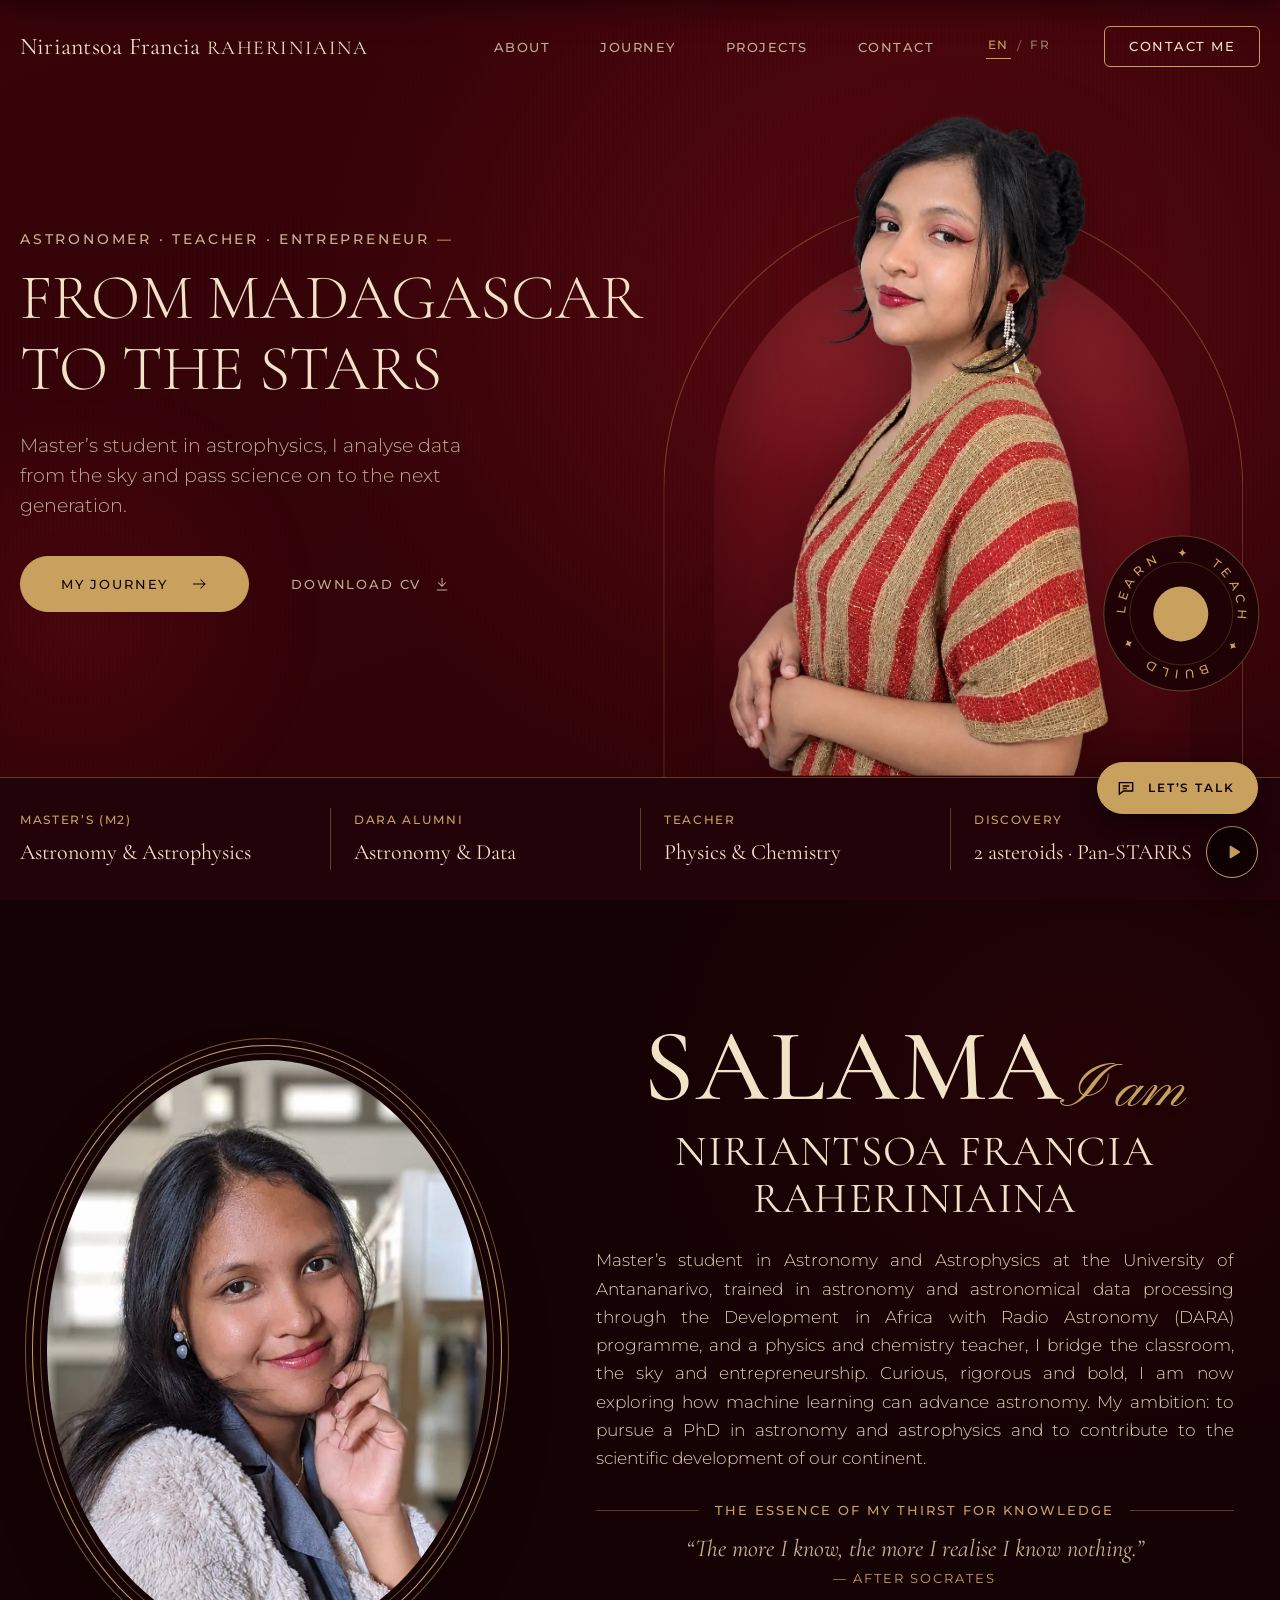
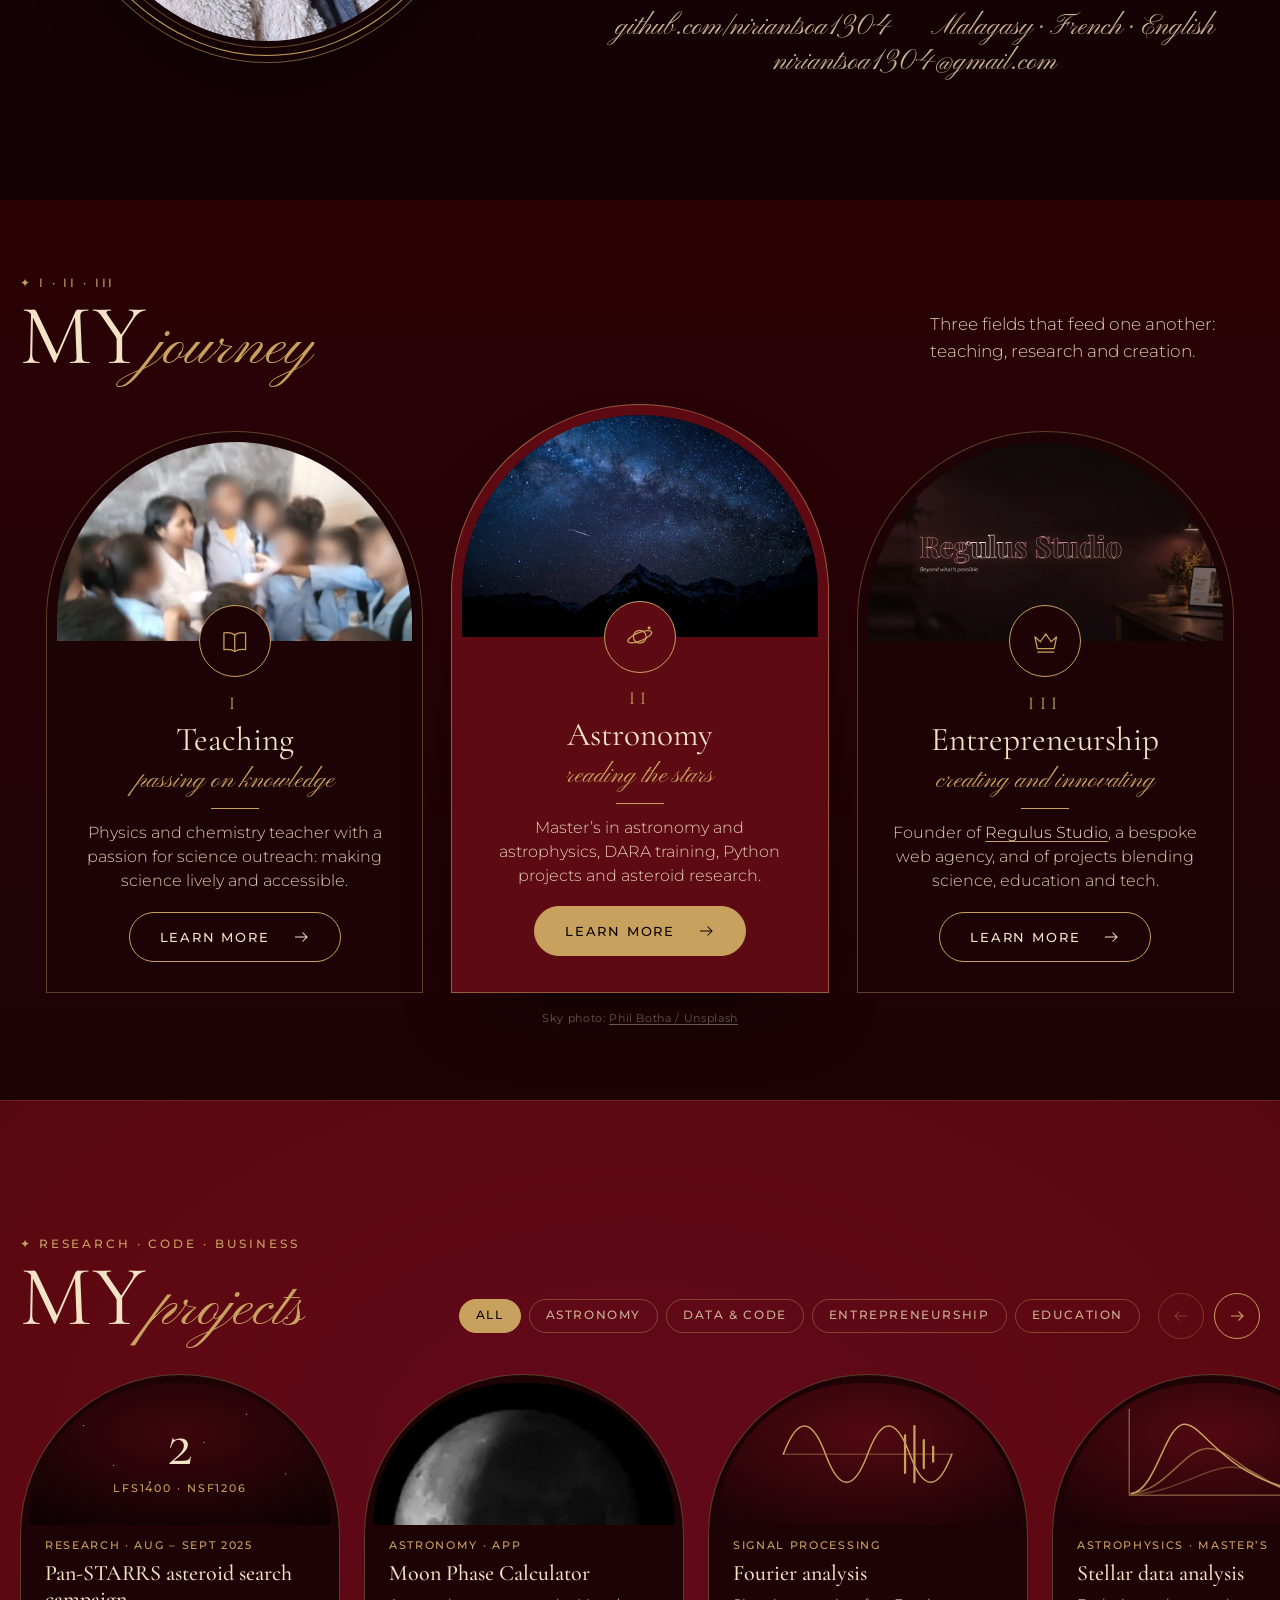
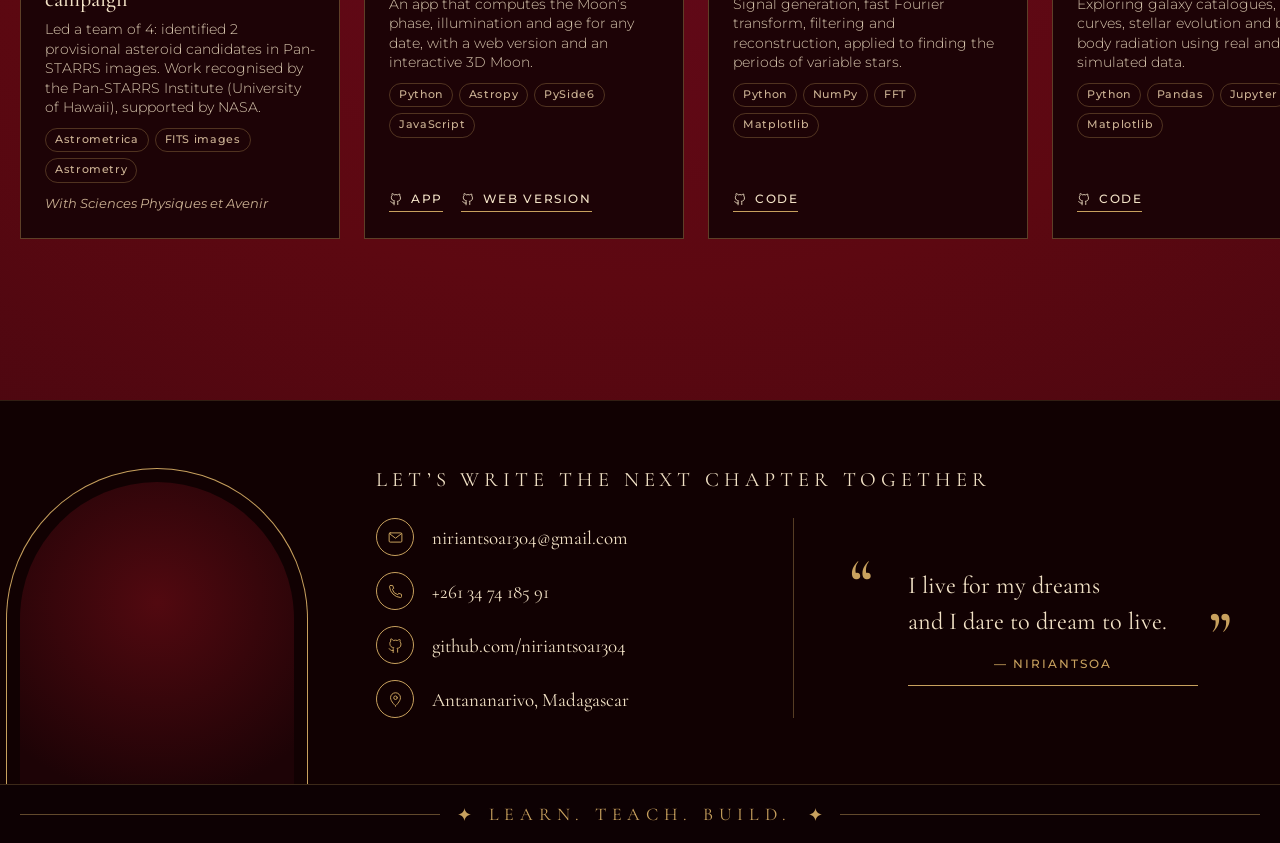
==== commit 0b1683f3: "responivité optimisée" ====
--- a/index.html
+++ b/index.html
@@ -49,12 +49,18 @@
 
     *, *::before, *::after { box-sizing: border-box; }
     html, body { margin: 0; }
+    /* iOS / Android : pas de grossissement auto du texte en paysage */
+    html { -webkit-text-size-adjust: 100%; text-size-adjust: 100%; }
     body {
       background: var(--wine-deep);
       color: var(--text);
       font-family: var(--sans);
       -webkit-font-smoothing: antialiased;
+      -moz-osx-font-smoothing: grayscale;
+      -webkit-tap-highlight-color: transparent;
       overflow-x: hidden;
+      /* clip (quand il est connu) coupe le débordement sans créer de zone de défilement */
+      overflow-x: clip;
     }
     a { color: inherit; text-decoration: none; }
     img { display: block; max-width: 100%; }
@@ -64,6 +70,7 @@
       position: relative;
       isolation: isolate;
       min-height: 100vh;
+      min-height: 100svh; /* mobile : hauteur visible, barres du navigateur comprises */
       display: flex;
       flex-direction: column;
       background:
@@ -103,6 +110,7 @@
     .logo span { text-transform: uppercase; letter-spacing: .08em; font-size: .82em; }
     .nav-right { display: flex; align-items: center; gap: 52px; }
     .nav ul { display: flex; gap: 50px; list-style: none; margin: 0; padding: 0; }
+    .nav ul a, .btn-outline-sm { white-space: nowrap; }
     .nav ul a {
       font-size: 12.5px; font-weight: 500; letter-spacing: .12em; text-transform: uppercase;
       color: var(--text-muted); transition: color .25s;
@@ -229,7 +237,7 @@
     .info-item {
       padding: 34px 24px;
       position: relative;
-      display: flex; flex-direction: column; justify-content: center;
+      display: flex; flex-direction: column; justify-content: flex-start;
     }
     .info-item:first-child { padding-left: 0; }
     .info-item + .info-item::before {
@@ -380,7 +388,7 @@
 
     @media (max-width: 900px) {
       .about { padding-block: 72px; }
-      .about-card { grid-template-columns: 1fr; }
+      .about-card { grid-template-columns: minmax(0, 1fr); }
       .oval { width: min(100% - 16px, 360px); }
       .about-card { gap: 40px; }
     }
@@ -716,11 +724,14 @@
     /* ——— Footer / Contact ——— */
     /* overflow visible : la tête peut dépasser au-dessus du footer */
     .footer { position: relative; overflow: visible; z-index: 1;
+      /* la photo, plus large que l'écran sur mobile, ne doit pas élargir la page ;
+         clip laisse la tête dépasser vers le haut */
+      overflow-x: clip;
       /* fond de la section contact des maquettes */
       background: #110102; border-top: 1px solid rgba(200, 161, 94, .18); }
     /* halo rouge derrière l'arche, comme l'arche N/R de la maquette (#520910 → #1d0306) */
     .footer-main {
-      display: grid; grid-template-columns: 300px 1fr 1px minmax(300px, 400px);
+      display: grid; grid-template-columns: 300px 1fr 1px minmax(320px, 410px);
       grid-template-rows: auto auto;
       align-items: center; gap: 0 56px;
       /* même espace au-dessus du titre et sous les contacts */
@@ -819,7 +830,7 @@
       .footer-photo { grid-row: 1 / 4; align-self: end; }
     }
     @media (max-width: 700px) {
-      .footer-main { grid-template-columns: 1fr; text-align: center; padding-top: 56px; }
+      .footer-main { grid-template-columns: minmax(0, 1fr); text-align: center; padding-top: 56px; }
       .footer-title, .footer-body, .footer-quote, .footer-photo { grid-column: 1; grid-row: auto; }
       .footer-title { padding-top: 0; }
       .footer-body { padding-top: 0; }
@@ -844,6 +855,12 @@
       .contact-list a, .contact-list span.item { font-size: 17px; gap: 14px; }
       .footer-band p { font-size: 12px; letter-spacing: .2em; }
       .footer-band .wrap { gap: 10px; }
+    }
+    /* le slogan (plus long en français) peut passer sur deux lignes plutôt que déborder */
+    @media (max-width: 480px) {
+      .footer-band .rule { display: none; }
+      .footer-band .wrap { justify-content: center; }
+      .footer-band p { white-space: normal; text-align: center; font-size: 11px; letter-spacing: .14em; line-height: 1.6; }
     }
 
     /* ——— Menu mobile (3 barres) ——— */
@@ -910,7 +927,7 @@
       background: rgba(13, 1, 3, .82); color: var(--gold);
       border: 1px solid var(--gold);
       box-shadow: 0 10px 30px rgba(0, 0, 0, .45);
-      backdrop-filter: blur(6px);
+      -webkit-backdrop-filter: blur(6px); backdrop-filter: blur(6px);
       transition: background .25s, color .25s, transform .25s, opacity .3s;
     }
     .music:hover { background: var(--gold); color: var(--noir); transform: scale(1.06); }
@@ -1097,7 +1114,7 @@
     .cta-menu a {
       display: flex; align-items: center; gap: 12px; padding: 12px 18px 12px 12px;
       border-radius: 999px; border: 1px solid var(--line);
-      background: rgba(13, 1, 3, .92); backdrop-filter: blur(6px); color: var(--champagne);
+      background: rgba(13, 1, 3, .92); -webkit-backdrop-filter: blur(6px); backdrop-filter: blur(6px); color: var(--champagne);
       font: 500 13px/1.2 var(--sans); letter-spacing: .04em; white-space: nowrap;
       box-shadow: 0 10px 30px rgba(0,0,0,.45);
       transition: border-color .25s, background .25s;
@@ -1144,8 +1161,17 @@
       .badge { width: 132px; height: 132px; right: -4%; }
       .info-item { padding: 28px 22px; }
     }
+    /* petits portables / tablettes en paysage : la nav complète doit tenir sur une ligne */
+    @media (min-width: 901px) and (max-width: 1100px) {
+      .nav { gap: 20px; }
+      .logo { font-size: 21px; }
+      .nav-right { gap: 22px; }
+      .nav ul { gap: 20px; }
+      .nav ul a, .btn-outline-sm { font-size: 11.5px; letter-spacing: .1em; }
+      .btn-outline-sm { padding: 11px 16px; }
+    }
     @media (max-width: 900px) {
-      .hero-main { grid-template-columns: 1fr; }
+      .hero-main { grid-template-columns: minmax(0, 1fr); }
       .hero-text { padding-block: 20px 40px; }
       .portrait { width: min(100%, 420px); height: auto; aspect-ratio: 540 / 640; min-height: 0; margin-block: 12px 0; align-self: end; }
       .info .wrap { grid-template-columns: 1fr 1fr; }
@@ -1165,7 +1191,8 @@
       .logo span { display: block; }
       .btn-outline-sm { padding: 10px 16px; font-size: 10.5px; }
       .eyebrow { font-size: 11.5px; letter-spacing: .12em; }
-      h1 { font-size: 40px; }
+      /* « FROM MADAGASCAR » ≈ 9,7 × la taille de police : le titre tient toujours sur la largeur */
+      h1 { font-size: clamp(26px, calc((100vw - 32px) / 10), 40px); }
       .lead { font-size: 17px; }
       .btn-primary, .btn-link { font-size: 13px; }
       .info-label { font-size: 12px; }
@@ -1175,6 +1202,29 @@
       .badge::before { inset: 20px; }
       .info-item, .info-item:nth-child(3) { padding: 20px 10px; }
       .info-value { font-size: 20px; }
+    }
+    /* très petits téléphones (iPhone SE 1re gén., Galaxy Fold replié…) */
+    @media (max-width: 380px) {
+      .eyebrow { letter-spacing: .08em; }
+      .btn-primary { padding: 15px 24px; gap: 16px; }
+      .badge { width: 104px; height: 104px; right: 0; }
+      .badge::before { inset: 16px; }
+      .info-value { font-size: 18px; }
+      .hello { font-size: clamp(48px, 17vw, 64px); }
+      .path-title { font-size: clamp(44px, 15vw, 56px); }
+      .contact-list a, .contact-list span.item { font-size: 15.5px; gap: 12px; }
+      .contact-ico { width: 34px; height: 34px; }
+      .footer-quote { padding: 16px 26px 0; }
+      .footer-quote blockquote { font-size: 20px; }
+      .footer-quote .q { font-size: 48px; }
+      .music .tip { display: none; }
+    }
+    /* écrans tactiles : pas d'effet « soulevé » qui reste bloqué après un tap */
+    @media (hover: none) {
+      .path-card:hover, .proj-card:hover { transform: none; }
+      .path-card:hover .path-media img { transform: none; }
+      .music:hover { transform: none; }
+      .cta-main:hover { transform: none; }
     }
   </style>
 </head>
@@ -1841,7 +1891,8 @@
       btn.addEventListener('click', () => set(!document.documentElement.classList.contains('nav-open')));
       menu.addEventListener('click', e => { if (e.target.closest('a')) set(false); });
       document.addEventListener('keydown', e => { if (e.key === 'Escape') set(false); });
-      window.matchMedia('(min-width: 901px)').addEventListener('change', e => { if (e.matches) set(false); });
+      const wide = window.matchMedia('(min-width: 901px)'), onWide = e => { if (e.matches) set(false); };
+      wide.addEventListener ? wide.addEventListener('change', onWide) : wide.addListener(onWide);   // Safari < 14
       set(false);
       document.addEventListener('langchange', () => set(document.documentElement.classList.contains('nav-open')));
     })();
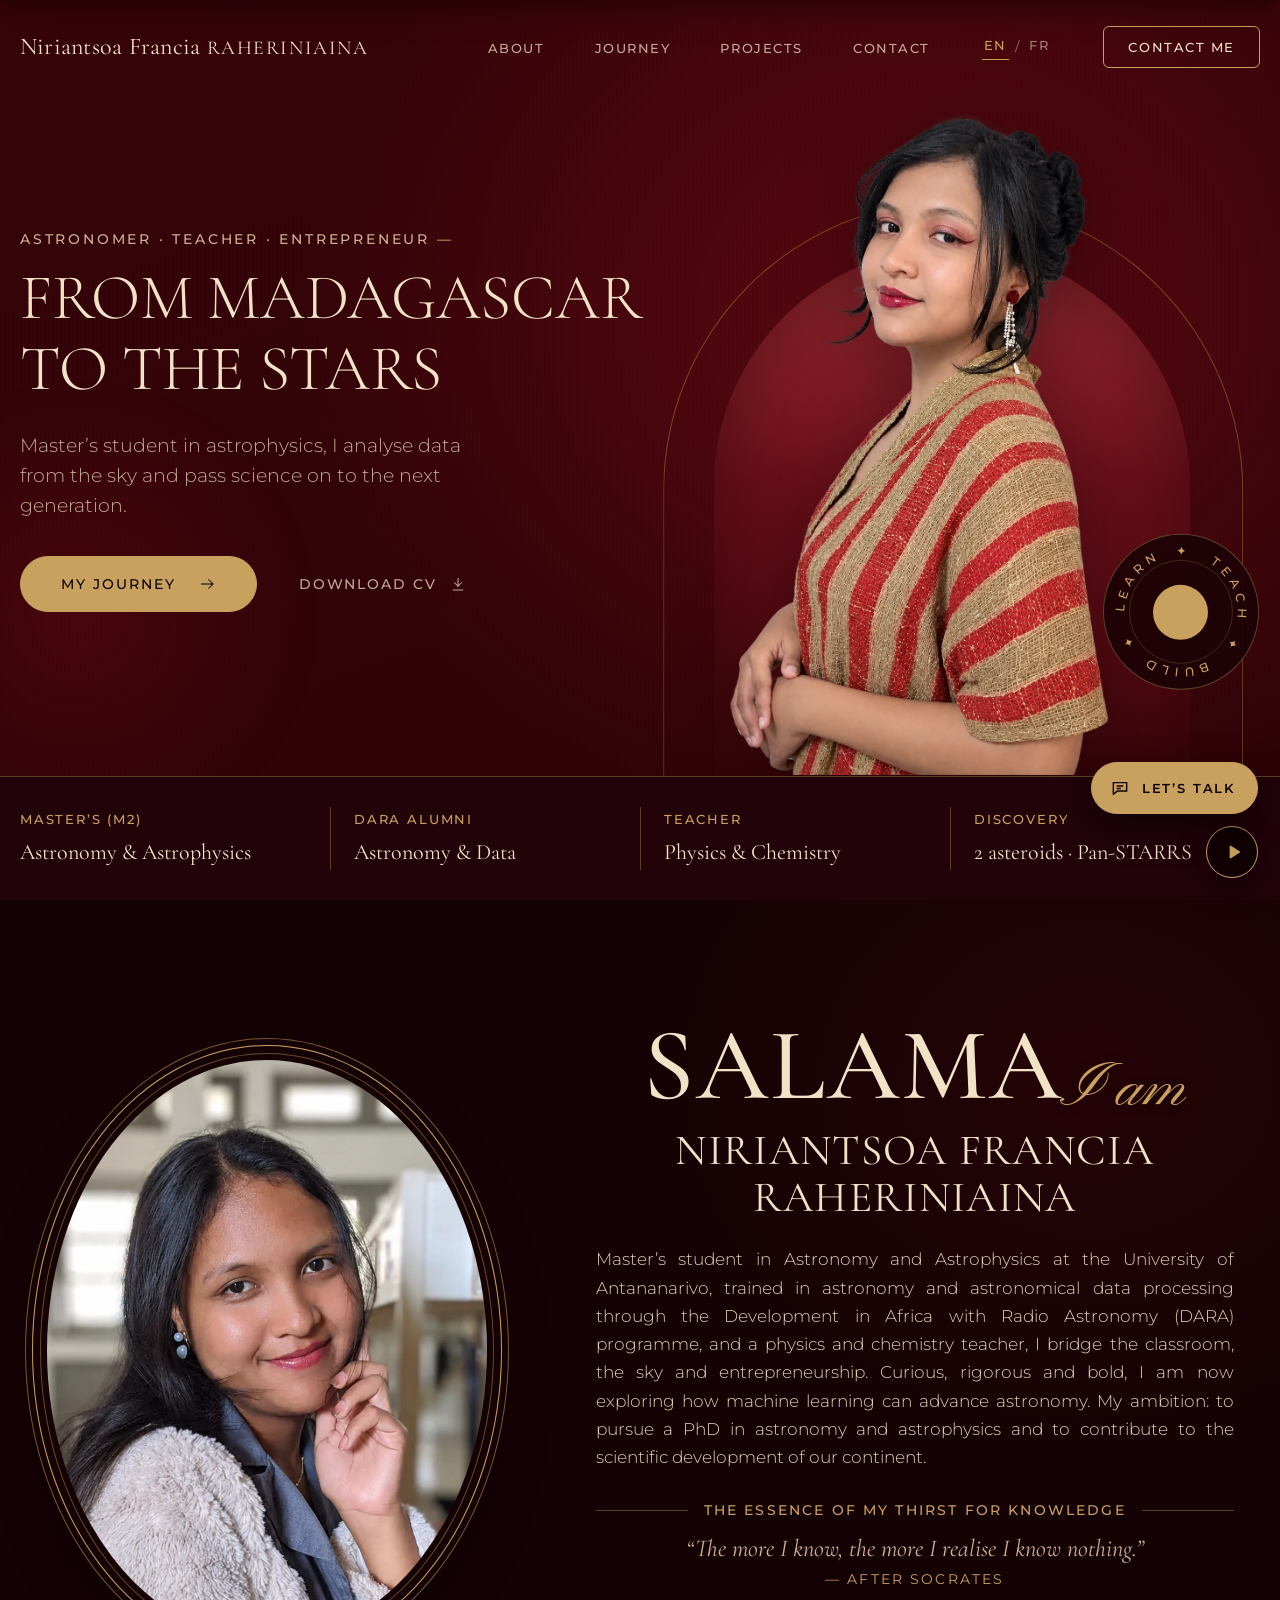
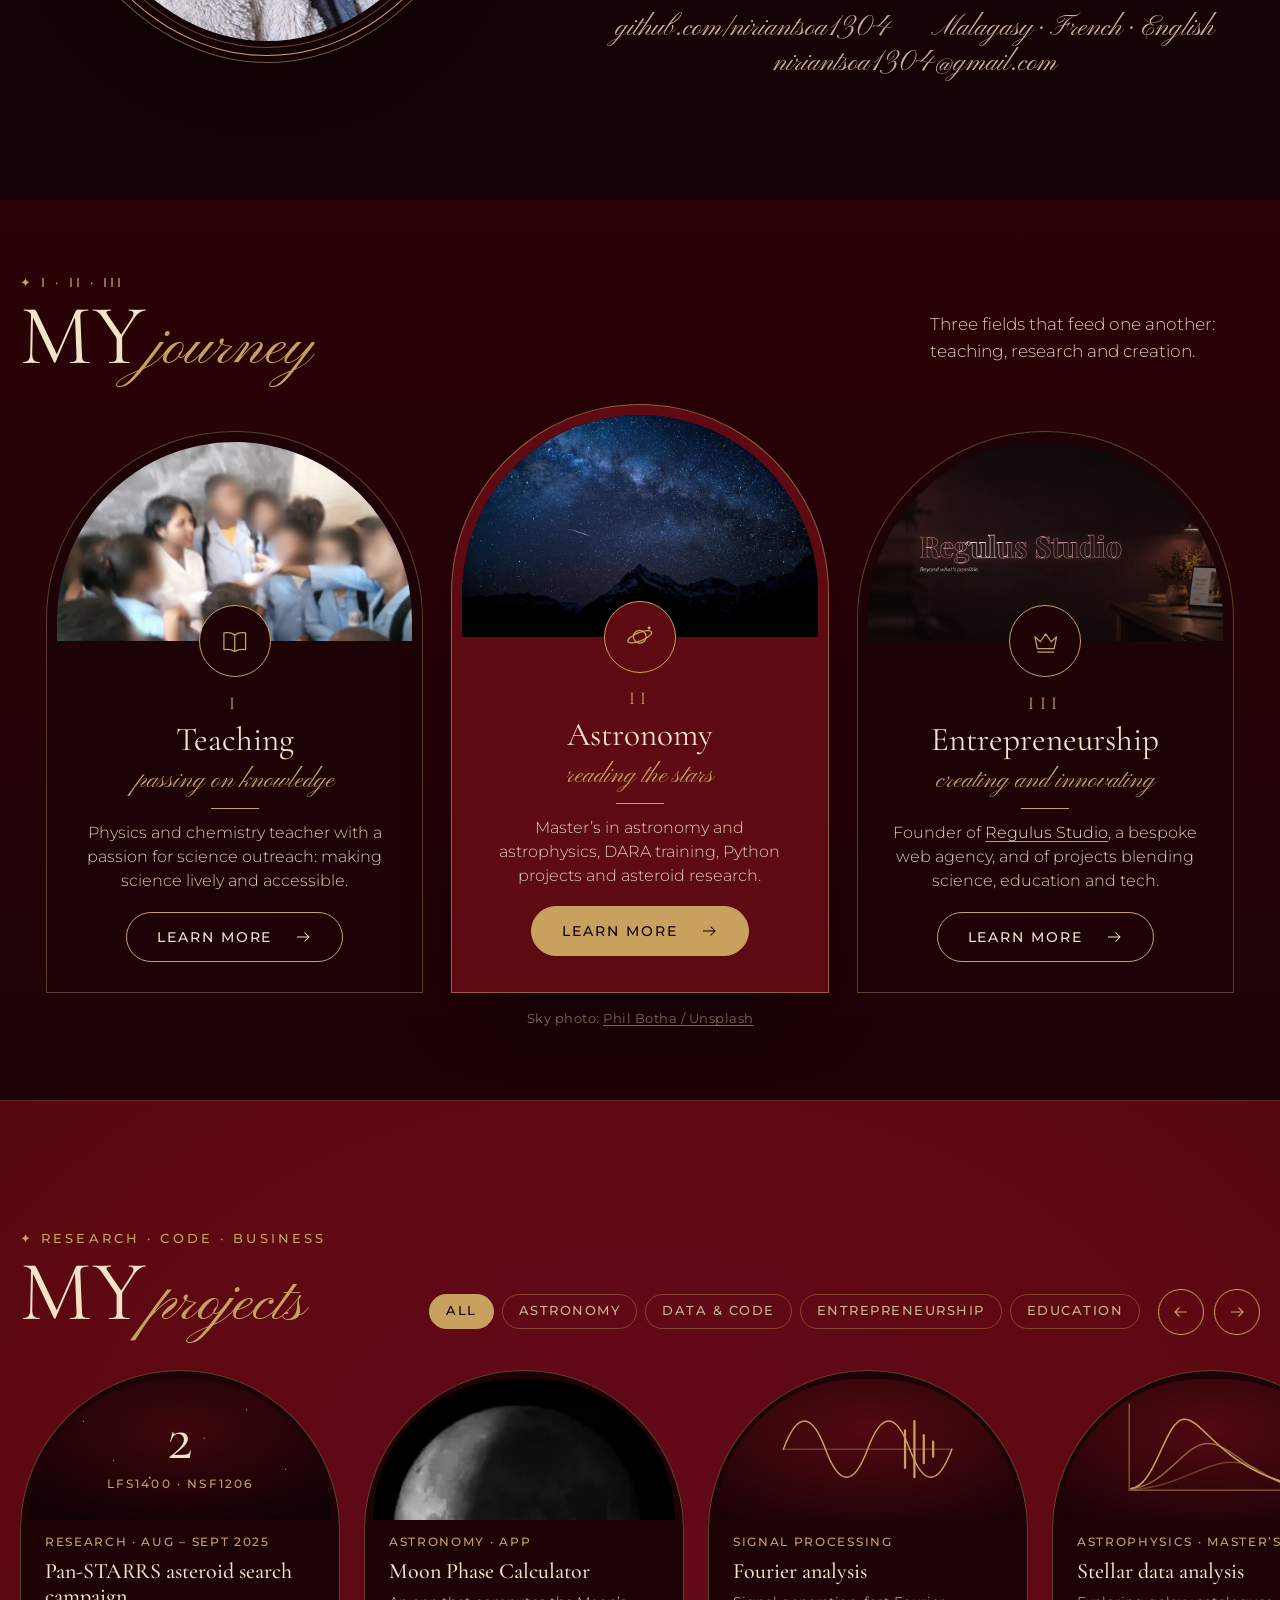
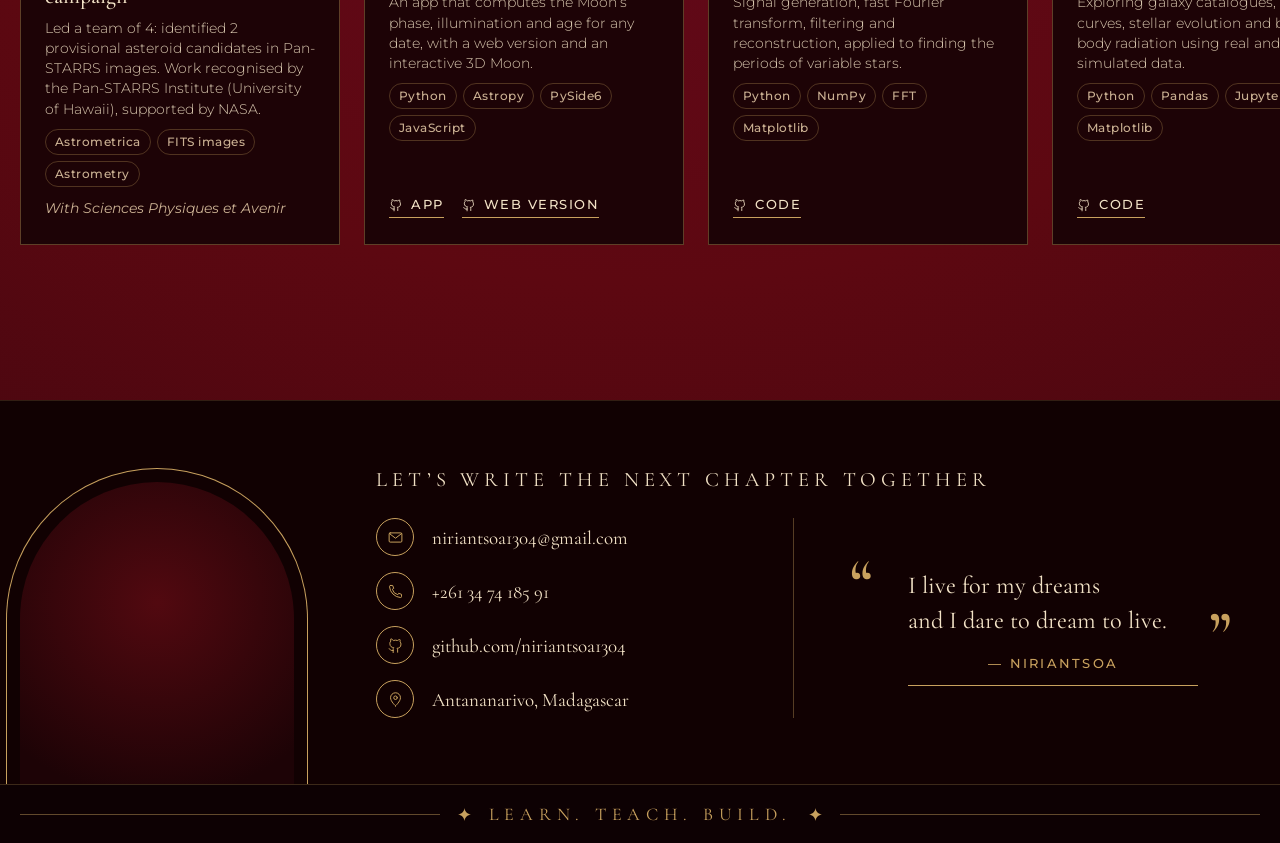
==== commit 73fc2128: "astronomy page" ====
--- a/index.html
+++ b/index.html
@@ -24,6 +24,7 @@
   <link rel="preconnect" href="https://fonts.googleapis.com">
   <link rel="preconnect" href="https://fonts.gstatic.com" crossorigin>
   <link href="https://fonts.googleapis.com/css2?family=Cormorant+Garamond:ital,wght@0,300;0,400;0,500;1,300;1,400&family=Montserrat:wght@300;400;500;600&family=Pinyon+Script&display=swap" rel="stylesheet">
+  <link rel="stylesheet" href="widgets.css">
   <style>
     /* ——— Palette Moulin Rouge ——— */
     :root {
@@ -112,12 +113,12 @@
     .nav ul { display: flex; gap: 50px; list-style: none; margin: 0; padding: 0; }
     .nav ul a, .btn-outline-sm { white-space: nowrap; }
     .nav ul a {
-      font-size: 12.5px; font-weight: 500; letter-spacing: .12em; text-transform: uppercase;
+      font-size: 13px; font-weight: 500; letter-spacing: .12em; text-transform: uppercase;
       color: var(--text-muted); transition: color .25s;
     }
     .nav ul a:hover { color: var(--champagne); }
     .btn-outline-sm {
-      font-size: 12.5px; font-weight: 500; letter-spacing: .12em; text-transform: uppercase;
+      font-size: 13px; font-weight: 500; letter-spacing: .12em; text-transform: uppercase;
       padding: 12px 24px; border: 1px solid var(--gold); border-radius: 6px;
       color: var(--champagne); transition: background .25s, color .25s;
     }
@@ -161,7 +162,7 @@
     .btn-primary {
       display: inline-flex; align-items: center; gap: 22px;
       padding: 18px 40px; border: 1px solid var(--gold); border-radius: 999px;
-      font-size: 13px; font-weight: 500; letter-spacing: .14em; text-transform: uppercase;
+      font-size: 14px; font-weight: 500; letter-spacing: .14em; text-transform: uppercase;
       transition: background .3s, color .3s;
     }
     .btn-primary:hover { background: var(--gold); color: var(--noir); }
@@ -170,7 +171,7 @@
     .hero .btn-primary:hover { background: var(--champagne); border-color: var(--champagne); }
     .btn-link {
       display: inline-flex; align-items: center; gap: 12px;
-      font-size: 13px; font-weight: 500; letter-spacing: .14em; text-transform: uppercase;
+      font-size: 14px; font-weight: 500; letter-spacing: .14em; text-transform: uppercase;
       color: var(--text-muted); transition: color .25s;
     }
     .btn-link:hover { color: var(--champagne); }
@@ -245,7 +246,7 @@
       width: 1px; background: var(--line);
     }
     .info-label {
-      font-size: 12px; font-weight: 500; letter-spacing: .14em; text-transform: uppercase;
+      font-size: 13px; font-weight: 500; letter-spacing: .14em; text-transform: uppercase;
       color: var(--gold); margin: 0 0 12px;
     }
     .info-value { font-family: var(--serif); font-size: 22px; line-height: 1.25; margin: 0; color: var(--champagne); }
@@ -349,7 +350,7 @@
     .about-essence { margin: 40px 0 0; width: 100%; max-width: 58ch; }
     .about-essence figcaption {
       display: flex; align-items: center; gap: 16px;
-      font-size: 12.5px; font-weight: 500; letter-spacing: .16em; text-transform: uppercase;
+      font-size: 13.5px; font-weight: 500; letter-spacing: .16em; text-transform: uppercase;
       color: var(--gold);
     }
     /* filets dorés de part et d'autre du titre */
@@ -362,7 +363,7 @@
       font-size: clamp(21px, 1.9vw, 28px); color: var(--sand);
     }
     .about-quote cite {
-      font-style: normal; font-family: var(--sans); font-size: 12.5px;
+      font-style: normal; font-family: var(--sans); font-size: 13.5px;
       letter-spacing: .16em; text-transform: uppercase; color: var(--gold);
       display: block; margin-top: 8px; white-space: nowrap;
     }
@@ -413,7 +414,7 @@
     }
     .path-eyebrow {
       margin: 0 0 6px;
-      font-size: 12px; font-weight: 500; letter-spacing: .24em; text-transform: uppercase;
+      font-size: 13px; font-weight: 500; letter-spacing: .24em; text-transform: uppercase;
       color: var(--gold);
     }
     .path-title {
@@ -486,7 +487,7 @@
     .path-card.featured .path-icon { background: #5d0a12; }
     .photo-credit {
       margin: 18px 0 0; text-align: center;
-      font-size: 11px; letter-spacing: .06em; color: rgba(242, 226, 198, .45);
+      font-size: 12.5px; letter-spacing: .04em; color: rgba(242, 226, 198, .55);
     }
     .photo-credit a { text-decoration: underline; text-underline-offset: 2px; }
     .path-icon svg { width: 32px; height: 32px; }
@@ -616,7 +617,7 @@
     .proj-tools { display: flex; align-items: center; gap: 18px; flex-wrap: wrap; }
     .proj-filters { display: flex; gap: 8px; flex-wrap: wrap; }
     .proj-filters button {
-      font: 500 11.5px/1 var(--sans); letter-spacing: .14em; text-transform: uppercase;
+      font: 500 12.5px/1 var(--sans); letter-spacing: .12em; text-transform: uppercase;
       color: var(--sand); background: none; cursor: pointer;
       padding: 10px 16px; border: 1px solid var(--line); border-radius: 999px;
       transition: background .25s, color .25s, border-color .25s;
@@ -667,7 +668,7 @@
     .proj-cover .big {
       font-family: var(--serif); font-size: 64px; line-height: 1; color: var(--champagne); text-align: center;
     }
-    .proj-cover .big small { display: block; margin-top: 6px; font: 500 10.5px/1.4 var(--sans); letter-spacing: .18em; color: var(--gold); }
+    .proj-cover .big small { display: block; margin-top: 6px; font: 500 12px/1.4 var(--sans); letter-spacing: .18em; color: var(--gold); }
     .proj-cover.stars {
       background:
         radial-gradient(1px 1px at 18% 30%, var(--sand), transparent), radial-gradient(1px 1px at 72% 22%, var(--sand), transparent),
@@ -676,22 +677,22 @@
         radial-gradient(ellipse 80% 80% at 50% 35%, #3d060c 0%, #0d0103 100%);
     }
     .proj-body { display: flex; flex-direction: column; flex: 1; padding: 18px 16px 0; }
-    .proj-meta { margin: 0 0 8px; font: 500 10.5px/1.4 var(--sans); letter-spacing: .16em; text-transform: uppercase; color: var(--gold); }
+    .proj-meta { margin: 0 0 8px; font: 500 12px/1.4 var(--sans); letter-spacing: .14em; text-transform: uppercase; color: var(--gold); }
     .proj-card h3 { margin: 0 0 8px; font-family: var(--serif); font-weight: 500; font-size: 25px; line-height: 1.15; color: var(--champagne); }
-    .proj-text { margin: 0 0 14px; font-size: 14.5px; font-weight: 300; line-height: 1.6; color: rgba(242, 226, 198, .88); }
+    .proj-text { margin: 0 0 14px; font-size: 15px; font-weight: 300; line-height: 1.6; color: rgba(242, 226, 198, .88); }
     .proj-stack { display: flex; flex-wrap: wrap; gap: 6px; margin: 0 0 18px; padding: 0; list-style: none; }
-    .proj-stack li { font: 500 10.5px/1 var(--sans); letter-spacing: .06em; color: var(--sand);
+    .proj-stack li { font: 500 12px/1 var(--sans); letter-spacing: .04em; color: var(--sand);
       padding: 6px 9px; border: 1px solid rgba(200, 161, 94, .3); border-radius: 999px; }
     .proj-links { margin-top: auto; display: flex; gap: 18px; flex-wrap: wrap; }
     .proj-links a {
       display: inline-flex; align-items: center; gap: 8px;
-      font: 500 11.5px/1 var(--sans); letter-spacing: .14em; text-transform: uppercase;
+      font: 500 12.5px/1 var(--sans); letter-spacing: .12em; text-transform: uppercase;
       color: var(--champagne); padding-bottom: 5px; border-bottom: 1px solid var(--gold); transition: color .25s;
     }
     .proj-links a:hover { color: var(--gold); }
     .proj-links svg { width: 14px; height: 14px; }
-    .proj-links .note { font: 400 12.5px/1.4 var(--sans); color: var(--sand); font-style: italic; }
-    .proj-hint { margin: 6px 0 0; text-align: center; font-size: 12px; letter-spacing: .08em; color: rgba(242, 226, 198, .5); }
+    .proj-links .note { font: 400 13.5px/1.4 var(--sans); color: var(--sand); font-style: italic; }
+    .proj-hint { margin: 6px 0 0; text-align: center; font-size: 13px; letter-spacing: .06em; color: rgba(242, 226, 198, .6); }
 
     @media (min-width: 901px) {
       .projects { min-height: 100vh; min-height: 100svh; display: flex; flex-direction: column; justify-content: center;
@@ -700,11 +701,16 @@
     }
     @media (min-width: 901px) and (max-height: 920px) {
       .proj-cover { aspect-ratio: 16 / 7.5; }
-      .proj-text { line-height: 1.45; margin-bottom: 10px; font-size: 13.5px; }
+      .proj-text { line-height: 1.45; margin-bottom: 10px; font-size: 14px; }
       .proj-card h3 { font-size: 22px; }
       .proj-body { padding-top: 14px; }
       .proj-hint { display: none; }
       .proj-stack { margin-bottom: 12px; }
+    }
+    /* petits portables (≈ 1024 px) : cartes étroites, donc plus de lignes ; on compacte */
+    @media (min-width: 901px) and (max-width: 1100px) and (max-height: 920px) {
+      .proj-cover { aspect-ratio: 16 / 6; }
+      .proj-text { display: -webkit-box; -webkit-line-clamp: 4; -webkit-box-orient: vertical; overflow: hidden; }
     }
     @media (min-width: 901px) and (max-height: 700px) {
       .proj-cover { aspect-ratio: 16 / 6; }
@@ -801,7 +807,7 @@
     }
     .footer-quote figcaption {
       margin-top: 18px; padding-bottom: 14px; text-align: center;
-      font-size: 11.5px; font-weight: 500; letter-spacing: .18em; text-transform: uppercase;
+      font-size: 12.5px; font-weight: 500; letter-spacing: .18em; text-transform: uppercase;
       color: var(--gold);
       border-bottom: 1px solid var(--gold);
     }
@@ -853,14 +859,14 @@
       }
       .footer-title { margin-top: 36px; }
       .contact-list a, .contact-list span.item { font-size: 17px; gap: 14px; }
-      .footer-band p { font-size: 12px; letter-spacing: .2em; }
+      .footer-band p { font-size: 13px; letter-spacing: .2em; }
       .footer-band .wrap { gap: 10px; }
     }
     /* le slogan (plus long en français) peut passer sur deux lignes plutôt que déborder */
     @media (max-width: 480px) {
       .footer-band .rule { display: none; }
       .footer-band .wrap { justify-content: center; }
-      .footer-band p { white-space: normal; text-align: center; font-size: 11px; letter-spacing: .14em; line-height: 1.6; }
+      .footer-band p { white-space: normal; text-align: center; font-size: 12.5px; letter-spacing: .12em; line-height: 1.6; }
     }
 
     /* ——— Menu mobile (3 barres) ——— */
@@ -919,41 +925,6 @@
       .footer { scroll-snap-align: end; }
     }
 
-    /* ——— Musique d'ambiance (bouton on/off) ——— */
-    .music {
-      position: fixed; right: 22px; bottom: 22px; z-index: 40;
-      width: 52px; height: 52px; border-radius: 50%; cursor: pointer;
-      display: grid; place-items: center;
-      background: rgba(13, 1, 3, .82); color: var(--gold);
-      border: 1px solid var(--gold);
-      box-shadow: 0 10px 30px rgba(0, 0, 0, .45);
-      -webkit-backdrop-filter: blur(6px); backdrop-filter: blur(6px);
-      transition: background .25s, color .25s, transform .25s, opacity .3s;
-    }
-    .music:hover { background: var(--gold); color: var(--noir); transform: scale(1.06); }
-    .music:focus-visible { outline: 2px solid var(--champagne); outline-offset: 3px; }
-    .music[hidden] { display: none; }
-    /* icône lecture quand la musique est coupée, pause quand elle joue */
-    .music svg { position: absolute; width: 20px; height: 20px; transition: opacity .25s, transform .25s; }
-    .music .ico-play { transform: translateX(1px); }
-    .music .ico-pause { opacity: 0; transform: scale(.6); }
-    .music.playing .ico-play { opacity: 0; transform: scale(.6); }
-    .music.playing .ico-pause { opacity: 1; transform: none; }
-    /* léger halo qui pulse pendant la lecture */
-    .music.playing { animation: pulse 2.4s ease-in-out infinite; }
-    @keyframes pulse { 0%, 100% { box-shadow: 0 10px 30px rgba(0,0,0,.45), 0 0 0 0 rgba(200,161,94,.45); }
-                       50% { box-shadow: 0 10px 30px rgba(0,0,0,.45), 0 0 0 8px rgba(200,161,94,0); } }
-    .music .tip {
-      position: absolute; right: calc(100% + 12px); top: 50%; transform: translateY(-50%);
-      white-space: nowrap; padding: 7px 12px; border-radius: 4px;
-      font: 500 11px/1 var(--sans); letter-spacing: .12em; text-transform: uppercase;
-      background: var(--gold); color: var(--noir);
-      opacity: 0; pointer-events: none; transition: opacity .25s;
-    }
-    .music:hover .tip, .music:focus-visible .tip { opacity: 1; }
-    .nav-open .music { opacity: 0; pointer-events: none; }
-    @media (prefers-reduced-motion: reduce) { .music.playing { animation: none; } }
-    @media (max-width: 560px) { .music { right: 14px; bottom: 14px; width: 46px; height: 46px; } .music .tip { display: none; } }
 
     /* ================= ANIMATIONS ================= */
     :root { --ease: cubic-bezier(.16, 1, .3, 1); --ease-io: cubic-bezier(.77, 0, .18, 1); }
@@ -1084,63 +1055,10 @@
     .hero .badge      { translate: calc(var(--px, 0) * 22px)  calc(var(--py, 0) * 14px); }
     .hero .glow       { translate: calc(var(--px, 0) * -30px) calc(var(--py, 0) * -20px); }
 
-    /* ——— Bouton d'appel à l'action flottant « Discutons » ——— */
-    .cta {
-      position: fixed; right: 22px; bottom: 22px; z-index: 41;
-      display: flex; flex-direction: column; align-items: flex-end; gap: 10px;
-      transition: opacity .4s ease, transform .5s var(--ease, ease);
-    }
-    .cta.off { opacity: 0; transform: translateY(20px); pointer-events: none; }
-    .cta-main {
-      display: inline-flex; align-items: center; gap: 12px; height: 52px; padding: 0 22px 0 18px;
-      border-radius: 999px; border: 1px solid var(--gold); cursor: pointer;
-      background: var(--gold); color: var(--noir);
-      font: 600 12px/1 var(--sans); letter-spacing: .16em; text-transform: uppercase;
-      box-shadow: 0 12px 34px rgba(0,0,0,.5);
-      transition: background .25s, transform .25s;
-    }
-    .cta-main:hover { background: var(--champagne); transform: translateY(-2px); }
-    .cta-main:focus-visible { outline: 2px solid var(--champagne); outline-offset: 3px; }
-    .cta-main svg { width: 20px; height: 20px; }
-    .cta-main .x { display: none; }
-    .cta.open .cta-main .chat { display: none; }
-    .cta.open .cta-main .x { display: block; }
-    .cta-menu {
-      display: flex; flex-direction: column; gap: 8px; list-style: none; margin: 0; padding: 0;
-      opacity: 0; transform: translateY(12px) scale(.96); transform-origin: bottom right; pointer-events: none;
-      transition: opacity .3s ease, transform .4s var(--ease, ease);
-    }
-    .cta.open .cta-menu { opacity: 1; transform: none; pointer-events: auto; }
-    .cta-menu a {
-      display: flex; align-items: center; gap: 12px; padding: 12px 18px 12px 12px;
-      border-radius: 999px; border: 1px solid var(--line);
-      background: rgba(13, 1, 3, .92); -webkit-backdrop-filter: blur(6px); backdrop-filter: blur(6px); color: var(--champagne);
-      font: 500 13px/1.2 var(--sans); letter-spacing: .04em; white-space: nowrap;
-      box-shadow: 0 10px 30px rgba(0,0,0,.45);
-      transition: border-color .25s, background .25s;
-    }
-    .cta-menu a:hover { border-color: var(--gold); background: #1d0306; }
-    .cta-menu .ic { width: 34px; height: 34px; border-radius: 50%; display: grid; place-items: center; flex: none; }
-    .cta-menu .ic svg { width: 18px; height: 18px; }
-    .cta-menu .wa .ic { background: #25d366; color: #fff; }
-    .cta-menu .ml .ic { background: var(--gold); color: var(--noir); }
-    .cta-menu small { display: block; font-size: 11px; color: var(--sand); letter-spacing: .02em; }
-    /* bouton musique tout en bas à droite (visible partout, hero compris) ; « Discutons » juste au-dessus */
-    .cta { bottom: calc(22px + 52px + 12px); }
-    .nav-open .cta { opacity: 0; pointer-events: none; }
-    @media (max-width: 560px) {
-      .cta { right: 14px; bottom: calc(14px + 46px + 10px); }
-      .cta-main { height: 46px; padding: 0 18px 0 15px; font-size: 11px; }
-    }
-    @media (prefers-reduced-motion: no-preference) {
-      .cta:not(.off):not(.open) .cta-main { animation: ctaPing 3.2s ease-in-out 1.2s 2; }
-      @keyframes ctaPing { 0%, 70%, 100% { box-shadow: 0 12px 34px rgba(0,0,0,.5), 0 0 0 0 rgba(200,161,94,.55); }
-                           85% { box-shadow: 0 12px 34px rgba(0,0,0,.5), 0 0 0 12px rgba(200,161,94,0); } }
-    }
 
     /* ——— Sélecteur de langue ——— */
     html.i18n-pending body { visibility: hidden; }
-    .lang { display: flex; align-items: center; gap: 6px; font: 500 11.5px/1 var(--sans); letter-spacing: .12em; color: rgba(242,226,198,.4); }
+    .lang { display: flex; align-items: center; gap: 6px; font: 500 12.5px/1 var(--sans); letter-spacing: .12em; color: rgba(242,226,198,.4); }
     .lang button {
       background: none; border: 0; cursor: pointer; padding: 6px 2px;
       font: inherit; letter-spacing: inherit; color: rgba(242,226,198,.55);
@@ -1167,7 +1085,7 @@
       .logo { font-size: 21px; }
       .nav-right { gap: 22px; }
       .nav ul { gap: 20px; }
-      .nav ul a, .btn-outline-sm { font-size: 11.5px; letter-spacing: .1em; }
+      .nav ul a, .btn-outline-sm { font-size: 12px; letter-spacing: .09em; }
       .btn-outline-sm { padding: 11px 16px; }
     }
     @media (max-width: 900px) {
@@ -1189,13 +1107,13 @@
       .nav { padding-block: 20px; gap: 12px; }
       .logo { font-size: 18px; }
       .logo span { display: block; }
-      .btn-outline-sm { padding: 10px 16px; font-size: 10.5px; }
-      .eyebrow { font-size: 11.5px; letter-spacing: .12em; }
+      .btn-outline-sm { padding: 10px 16px; font-size: 12px; }
+      .eyebrow { font-size: 12.5px; letter-spacing: .1em; }
       /* « FROM MADAGASCAR » ≈ 9,7 × la taille de police : le titre tient toujours sur la largeur */
       h1 { font-size: clamp(26px, calc((100vw - 32px) / 10), 40px); }
       .lead { font-size: 17px; }
-      .btn-primary, .btn-link { font-size: 13px; }
-      .info-label { font-size: 12px; }
+      .btn-primary, .btn-link { font-size: 13.5px; }
+      .info-label { font-size: 12.5px; }
       .eyebrow em { display: none; }
       .btn-primary { padding: 16px 28px; }
       .badge { width: 124px; height: 124px; right: -4%; bottom: auto; top: 24%; }
@@ -1217,14 +1135,11 @@
       .footer-quote { padding: 16px 26px 0; }
       .footer-quote blockquote { font-size: 20px; }
       .footer-quote .q { font-size: 48px; }
-      .music .tip { display: none; }
     }
     /* écrans tactiles : pas d'effet « soulevé » qui reste bloqué après un tap */
     @media (hover: none) {
       .path-card:hover, .proj-card:hover { transform: none; }
       .path-card:hover .path-media img { transform: none; }
-      .music:hover { transform: none; }
-      .cta-main:hover { transform: none; }
     }
   </style>
 </head>
@@ -1395,7 +1310,7 @@
           <p class="path-tag" data-en="passing on knowledge">transmettre le savoir</p>
           <hr>
           <p class="path-text" data-en="Physics and chemistry teacher with a passion for science outreach: making science lively and accessible.">Professeure de physique-chimie et passionnée de médiation scientifique : rendre la science vivante et accessible.</p>
-          <a class="btn-primary" href="#enseignement"><span data-en="Learn more">En savoir plus</span> <svg viewBox="0 0 24 24" fill="none" stroke="currentColor" stroke-width="1.4" aria-hidden="true"><path d="M4 12h16M14 6l6 6-6 6"/></svg></a>
+          <a class="btn-primary" href="enseignement.html"><span data-en="Learn more">En savoir plus</span> <svg viewBox="0 0 24 24" fill="none" stroke="currentColor" stroke-width="1.4" aria-hidden="true"><path d="M4 12h16M14 6l6 6-6 6"/></svg></a>
           </div>
         </article>
 
@@ -1410,7 +1325,7 @@
           <p class="path-tag" data-en="reading the stars">lire dans les étoiles</p>
           <hr>
           <p class="path-text" data-en="Master’s in astronomy and astrophysics, DARA training, Python projects and asteroid research.">Master 2 en astronomie et astrophysique, formation DARA, projets Python et recherche d'astéroïdes.</p>
-          <a class="btn-primary" href="#astronomie"><span data-en="Learn more">En savoir plus</span> <svg viewBox="0 0 24 24" fill="none" stroke="currentColor" stroke-width="1.4" aria-hidden="true"><path d="M4 12h16M14 6l6 6-6 6"/></svg></a>
+          <a class="btn-primary" href="astronomie.html"><span data-en="Learn more">En savoir plus</span> <svg viewBox="0 0 24 24" fill="none" stroke="currentColor" stroke-width="1.4" aria-hidden="true"><path d="M4 12h16M14 6l6 6-6 6"/></svg></a>
           </div>
         </article>
 
@@ -1425,7 +1340,7 @@
           <p class="path-tag" data-en="creating and innovating">créer et innover</p>
           <hr>
           <p class="path-text" data-en="Founder of &lt;a class=&quot;path-link&quot; href=&quot;https://regulus-studio.tech/&quot; target=&quot;_blank&quot; rel=&quot;noopener&quot;&gt;Regulus Studio&lt;/a&gt;, a bespoke web agency, and of projects blending science, education and tech.">Fondatrice de <a class="path-link" href="https://regulus-studio.tech/" target="_blank" rel="noopener">Regulus Studio</a>, agence web sur mesure, et de projets mêlant science, éducation et tech.</p>
-          <a class="btn-primary" href="#entrepreneuriat"><span data-en="Learn more">En savoir plus</span> <svg viewBox="0 0 24 24" fill="none" stroke="currentColor" stroke-width="1.4" aria-hidden="true"><path d="M4 12h16M14 6l6 6-6 6"/></svg></a>
+          <a class="btn-primary" href="entrepreneuriat.html"><span data-en="Learn more">En savoir plus</span> <svg viewBox="0 0 24 24" fill="none" stroke="currentColor" stroke-width="1.4" aria-hidden="true"><path d="M4 12h16M14 6l6 6-6 6"/></svg></a>
           </div>
         </article>
       </div>
@@ -1551,7 +1466,7 @@
           <div class="proj-body">
             <p class="proj-meta" data-en="Science outreach">Médiation scientifique</p>
             <h3>Sciences Physiques et Avenir</h3>
-            <p class="proj-text" data-en="An interactive talk on solar physics for 30 young scouts, and Saturday workshops (4 weeks, 10 students) using local, low-cost materials.">Présentation interactive sur la physique du Soleil pour 30 jeunes scouts, et ateliers du samedi (4 semaines, 10 élèves) avec du matériel local et peu coûteux.</p>
+            <p class="proj-text" data-en="An interactive talk on solar physics for 30 young scouts, and Saturday workshops (4 weeks, 10 students) with the Malagasy Astronomical Society (MASS), using local, low-cost materials.">Présentation interactive sur la physique du Soleil pour 30 jeunes scouts, et ateliers du samedi (4 semaines, 10 élèves) avec la Malagasy Astronomical Society (MASS), à partir de matériel local et peu coûteux.</p>
             <ul class="proj-stack"><li data-en="Outreach">Vulgarisation</li><li data-en="Workshops">Ateliers</li><li data-en="Physics">Physique</li></ul>
             <div class="proj-links"><span class="note" data-en="Sciences Physiques et Avenir association">Association Sciences Physiques et Avenir</span></div>
           </div>
@@ -1561,7 +1476,7 @@
           <div class="proj-body">
             <p class="proj-meta" data-en="Conferences · 2026">Conférences · 2026</p>
             <h3>DARA ANM & TART</h3>
-            <p class="proj-text" data-en="Participant in the DARA programme’s Annual Network Meeting (South Africa, March 2026) and the TART conference (Madagascar, 2026).">Participante à l'Annual Network Meeting du programme DARA (Afrique du Sud, mars 2026) et à la conférence TART (Madagascar, 2026).</p>
+            <p class="proj-text" data-en="Participant in the DARA programme’s Annual Network Meeting (South Africa, March 2026) and the TART Madagascar workshop (June 2026), which installed the country’s first TART radio telescope.">Participante à l'Annual Network Meeting du programme DARA (Afrique du Sud, mars 2026) et à l'atelier TART Madagascar (juin 2026), qui a installé le premier radiotélescope TART du pays.</p>
             <ul class="proj-stack"><li data-en="Radio astronomy">Radioastronomie</li><li data-en="DARA network">Réseau DARA</li></ul>
             <div class="proj-links"><span class="note" data-en="South Africa · Madagascar">Afrique du Sud · Madagascar</span></div>
           </div>
@@ -1610,7 +1525,7 @@
 
 
   <!-- Appel à l'action flottant : WhatsApp ou e-mail -->
-  <div class="cta off" id="cta">
+  <div class="cta" id="cta">
     <ul class="cta-menu" id="cta-menu" aria-label="Me contacter" data-en-aria="Contact me">
       <li><a class="wa" data-en-href="https://wa.me/261347418591?text=Hello%20Niriantsoa%2C%20I%20came%20across%20your%20portfolio%20and%20would%20love%20to%20talk%20with%20you." href="https://wa.me/261347418591?text=Bonjour%20Niriantsoa%2C%20j%27ai%20d%C3%A9couvert%20votre%20portfolio%20et%20j%27aimerais%20%C3%A9changer%20avec%20vous." target="_blank" rel="noopener">
         <span class="ic" aria-hidden="true"><svg viewBox="0 0 24 24" fill="currentColor"><path d="M12 2a10 10 0 0 0-8.6 15.1L2 22l5-1.3A10 10 0 1 0 12 2Zm0 18.2a8.2 8.2 0 0 1-4.2-1.2l-.3-.2-3 .8.8-2.9-.2-.3A8.2 8.2 0 1 1 12 20.2Zm4.5-6.1c-.2-.1-1.5-.7-1.7-.8-.2-.1-.4-.1-.6.1l-.8 1c-.1.2-.3.2-.5.1a6.7 6.7 0 0 1-3.3-2.9c-.2-.4.2-.4.7-1.3.1-.2 0-.3 0-.4l-.8-1.8c-.2-.5-.4-.4-.6-.4h-.5a1 1 0 0 0-.7.3 3 3 0 0 0-.9 2.2 5.2 5.2 0 0 0 1.1 2.8 11.9 11.9 0 0 0 4.6 4c1.7.7 2.3.8 3.2.6a2.7 2.7 0 0 0 1.8-1.2 2.2 2.2 0 0 0 .1-1.3c0-.1-.2-.2-.4-.3Z"/></svg></span>
@@ -1738,49 +1653,6 @@
       addEventListener('scroll', upd, { passive: true }); addEventListener('resize', upd); upd();
     })();
 
-    // Musique d'ambiance
-    (() => {
-      const a = document.getElementById('bg-music'), btn = document.querySelector('.music');
-      if (!a || !btn) return;
-      const TARGET = .35, KEY = 'musique';
-      let fade;
-      const tip = btn.querySelector('.tip');
-      const ui = on => {
-        btn.classList.toggle('playing', on);
-        btn.setAttribute('aria-pressed', on);
-        const en = document.documentElement.lang === 'en';
-        const t = on ? (en ? 'Pause music' : 'Couper la musique') : (en ? 'Play music' : 'Activer la musique');
-        btn.setAttribute('aria-label', t); tip.textContent = t;
-      };
-      ui(false);
-      document.addEventListener('langchange', () => ui(btn.classList.contains('playing')));
-      const ramp = (to, done) => {
-        clearInterval(fade);
-        fade = setInterval(() => {
-          const v = a.volume + (to > a.volume ? .03 : -.03);
-          if ((to > a.volume && v >= to) || (to <= a.volume && v <= to)) { a.volume = to; clearInterval(fade); done && done(); }
-          else a.volume = Math.max(0, Math.min(1, v));
-        }, 40);
-      };
-      const play = () => { a.volume = 0; a.play().then(() => { ui(true); ramp(TARGET); }).catch(() => ui(false)); };
-      const stop = () => { ui(false); ramp(0, () => a.pause()); };
-      btn.addEventListener('click', () => {
-        const on = a.paused || btn.getAttribute('aria-pressed') === 'false';
-        try { localStorage.setItem(KEY, on ? 'on' : 'off'); } catch (e) {}
-        on ? play() : stop();
-      });
-      // le bouton n'apparaît que si le fichier existe
-      a.addEventListener('error', () => { btn.hidden = true; });
-      // la musique ne se télécharge qu'au premier clic (rien n'est chargé à l'arrivée sur la page)
-      btn.hidden = false;
-      // si le visiteur l'avait activée, on relance au premier clic ou touche (les navigateurs bloquent le son automatique)
-      let pref = null; try { pref = localStorage.getItem(KEY); } catch (e) {}
-      if (pref === 'on') {
-        const resume = e => { if (e.target.closest && e.target.closest('.music')) return; play(); };
-        addEventListener('pointerdown', resume, { once: true });
-        addEventListener('keydown', resume, { once: true });
-      }
-    })();
 
     // ===== Animations =====
     // 1) Rideau d'ouverture
@@ -1862,21 +1734,6 @@
       start();
     })();
 
-    // CTA flottant : visible partout (hero compris), masqué au footer (les contacts y sont déjà)
-    (() => {
-      const cta = document.getElementById('cta'); if (!cta) return;
-      const btn = cta.querySelector('.cta-main'), foot = document.getElementById('contact');
-      const set = o => { cta.classList.toggle('open', o); btn.setAttribute('aria-expanded', o); };
-      btn.addEventListener('click', e => { e.stopPropagation(); set(!cta.classList.contains('open')); });
-      document.addEventListener('click', e => { if (!cta.contains(e.target)) set(false); });
-      document.addEventListener('keydown', e => { if (e.key === 'Escape') set(false); });
-      cta.querySelectorAll('.cta-menu a').forEach(a => a.addEventListener('click', () => set(false)));
-      const upd = () => {
-        const off = foot.getBoundingClientRect().top < innerHeight * 0.75;
-        cta.classList.toggle('off', off); if (off) set(false);
-      };
-      addEventListener('scroll', upd, { passive: true }); addEventListener('resize', upd); upd();
-    })();
 
     // Menu mobile (3 barres)
     (() => {
@@ -1973,5 +1830,6 @@
     window.addEventListener('resize', sizeSep);
 
   </script>
+  <script src="widgets.js"></script>
 </body>
 </html>
--- a/widgets.css
+++ b/widgets.css
@@ -0,0 +1,98 @@
+/* ================================================================
+   Boutons flottants, présents sur toutes les pages :
+   « Discutons » (WhatsApp / e-mail) et musique d'ambiance
+   Utilise les variables de couleur de la page (--gold, --noir…)
+   ================================================================ */
+
+/* ——— Musique d'ambiance (bouton on/off), tout en bas à droite ——— */
+.music {
+  position: fixed; right: 22px; bottom: 22px; z-index: 40;
+  width: 52px; height: 52px; border-radius: 50%; cursor: pointer;
+  display: grid; place-items: center;
+  background: rgba(13, 1, 3, .82); color: var(--gold);
+  border: 1px solid var(--gold);
+  box-shadow: 0 10px 30px rgba(0, 0, 0, .45);
+  -webkit-backdrop-filter: blur(6px); backdrop-filter: blur(6px);
+  transition: background .25s, color .25s, transform .25s, opacity .3s;
+}
+.music:hover { background: var(--gold); color: var(--noir); transform: scale(1.06); }
+.music:focus-visible { outline: 2px solid var(--champagne); outline-offset: 3px; }
+.music[hidden] { display: none; }
+/* icône lecture quand la musique est coupée, pause quand elle joue */
+.music svg { position: absolute; width: 20px; height: 20px; transition: opacity .25s, transform .25s; }
+.music .ico-play { transform: translateX(1px); }
+.music .ico-pause { opacity: 0; transform: scale(.6); }
+.music.playing .ico-play { opacity: 0; transform: scale(.6); }
+.music.playing .ico-pause { opacity: 1; transform: none; }
+/* léger halo qui pulse pendant la lecture */
+.music.playing { animation: pulse 2.4s ease-in-out infinite; }
+@keyframes pulse { 0%, 100% { box-shadow: 0 10px 30px rgba(0,0,0,.45), 0 0 0 0 rgba(200,161,94,.45); }
+                   50% { box-shadow: 0 10px 30px rgba(0,0,0,.45), 0 0 0 8px rgba(200,161,94,0); } }
+.music .tip {
+  position: absolute; right: calc(100% + 12px); top: 50%; transform: translateY(-50%);
+  white-space: nowrap; padding: 7px 12px; border-radius: 4px;
+  font: 500 12px/1 var(--sans); letter-spacing: .1em; text-transform: uppercase;
+  background: var(--gold); color: var(--noir);
+  opacity: 0; pointer-events: none; transition: opacity .25s;
+}
+.music:hover .tip, .music:focus-visible .tip { opacity: 1; }
+@media (prefers-reduced-motion: reduce) { .music.playing { animation: none; } }
+
+/* ——— « Discutons », juste au-dessus du bouton musique ——— */
+.cta {
+  position: fixed; right: 22px; bottom: calc(22px + 52px + 12px); z-index: 41;
+  display: flex; flex-direction: column; align-items: flex-end; gap: 10px;
+}
+.cta-main {
+  display: inline-flex; align-items: center; gap: 12px; height: 52px; padding: 0 22px 0 18px;
+  border-radius: 999px; border: 1px solid var(--gold); cursor: pointer;
+  background: var(--gold); color: var(--noir);
+  font: 600 13px/1 var(--sans); letter-spacing: .14em; text-transform: uppercase;
+  box-shadow: 0 12px 34px rgba(0,0,0,.5);
+  transition: background .25s, transform .25s;
+}
+.cta-main:hover { background: var(--champagne); transform: translateY(-2px); }
+.cta-main:focus-visible { outline: 2px solid var(--champagne); outline-offset: 3px; }
+.cta-main svg { width: 20px; height: 20px; }
+.cta-main .x { display: none; }
+.cta.open .cta-main .chat { display: none; }
+.cta.open .cta-main .x { display: block; }
+.cta-menu {
+  display: flex; flex-direction: column; gap: 8px; list-style: none; margin: 0; padding: 0;
+  opacity: 0; transform: translateY(12px) scale(.96); transform-origin: bottom right; pointer-events: none;
+  transition: opacity .3s ease, transform .4s var(--ease, ease);
+}
+.cta.open .cta-menu { opacity: 1; transform: none; pointer-events: auto; }
+.cta-menu a {
+  display: flex; align-items: center; gap: 12px; padding: 12px 18px 12px 12px;
+  border-radius: 999px; border: 1px solid var(--line);
+  background: rgba(13, 1, 3, .92); -webkit-backdrop-filter: blur(6px); backdrop-filter: blur(6px); color: var(--champagne);
+  font: 500 14px/1.2 var(--sans); letter-spacing: .03em; white-space: nowrap;
+  box-shadow: 0 10px 30px rgba(0,0,0,.45);
+  transition: border-color .25s, background .25s;
+}
+.cta-menu a:hover { border-color: var(--gold); background: #1d0306; }
+.cta-menu .ic { width: 34px; height: 34px; border-radius: 50%; display: grid; place-items: center; flex: none; }
+.cta-menu .ic svg { width: 18px; height: 18px; }
+.cta-menu .wa .ic { background: #25d366; color: #fff; }
+.cta-menu .ml .ic { background: var(--gold); color: var(--noir); }
+.cta-menu small { display: block; margin-top: 2px; font-size: 12.5px; color: var(--sand); letter-spacing: .02em; }
+@media (prefers-reduced-motion: no-preference) {
+  .cta:not(.open) .cta-main { animation: ctaPing 3.2s ease-in-out 1.2s 2; }
+  @keyframes ctaPing { 0%, 70%, 100% { box-shadow: 0 12px 34px rgba(0,0,0,.5), 0 0 0 0 rgba(200,161,94,.55); }
+                       85% { box-shadow: 0 12px 34px rgba(0,0,0,.5), 0 0 0 12px rgba(200,161,94,0); } }
+}
+
+/* menu plein écran ouvert (accueil, mobile) : les boutons s'effacent le temps du menu */
+.nav-open .music, .nav-open .cta { opacity: 0; pointer-events: none; }
+
+@media (max-width: 560px) {
+  .music { right: 14px; bottom: 14px; width: 46px; height: 46px; }
+  .music .tip { display: none; }
+  .cta { right: 14px; bottom: calc(14px + 46px + 10px); }
+  .cta-main { height: 46px; padding: 0 18px 0 15px; font-size: 12.5px; }
+}
+/* écrans tactiles : pas d'effet « soulevé » qui reste bloqué après un tap */
+@media (hover: none) {
+  .music:hover, .cta-main:hover { transform: none; }
+}
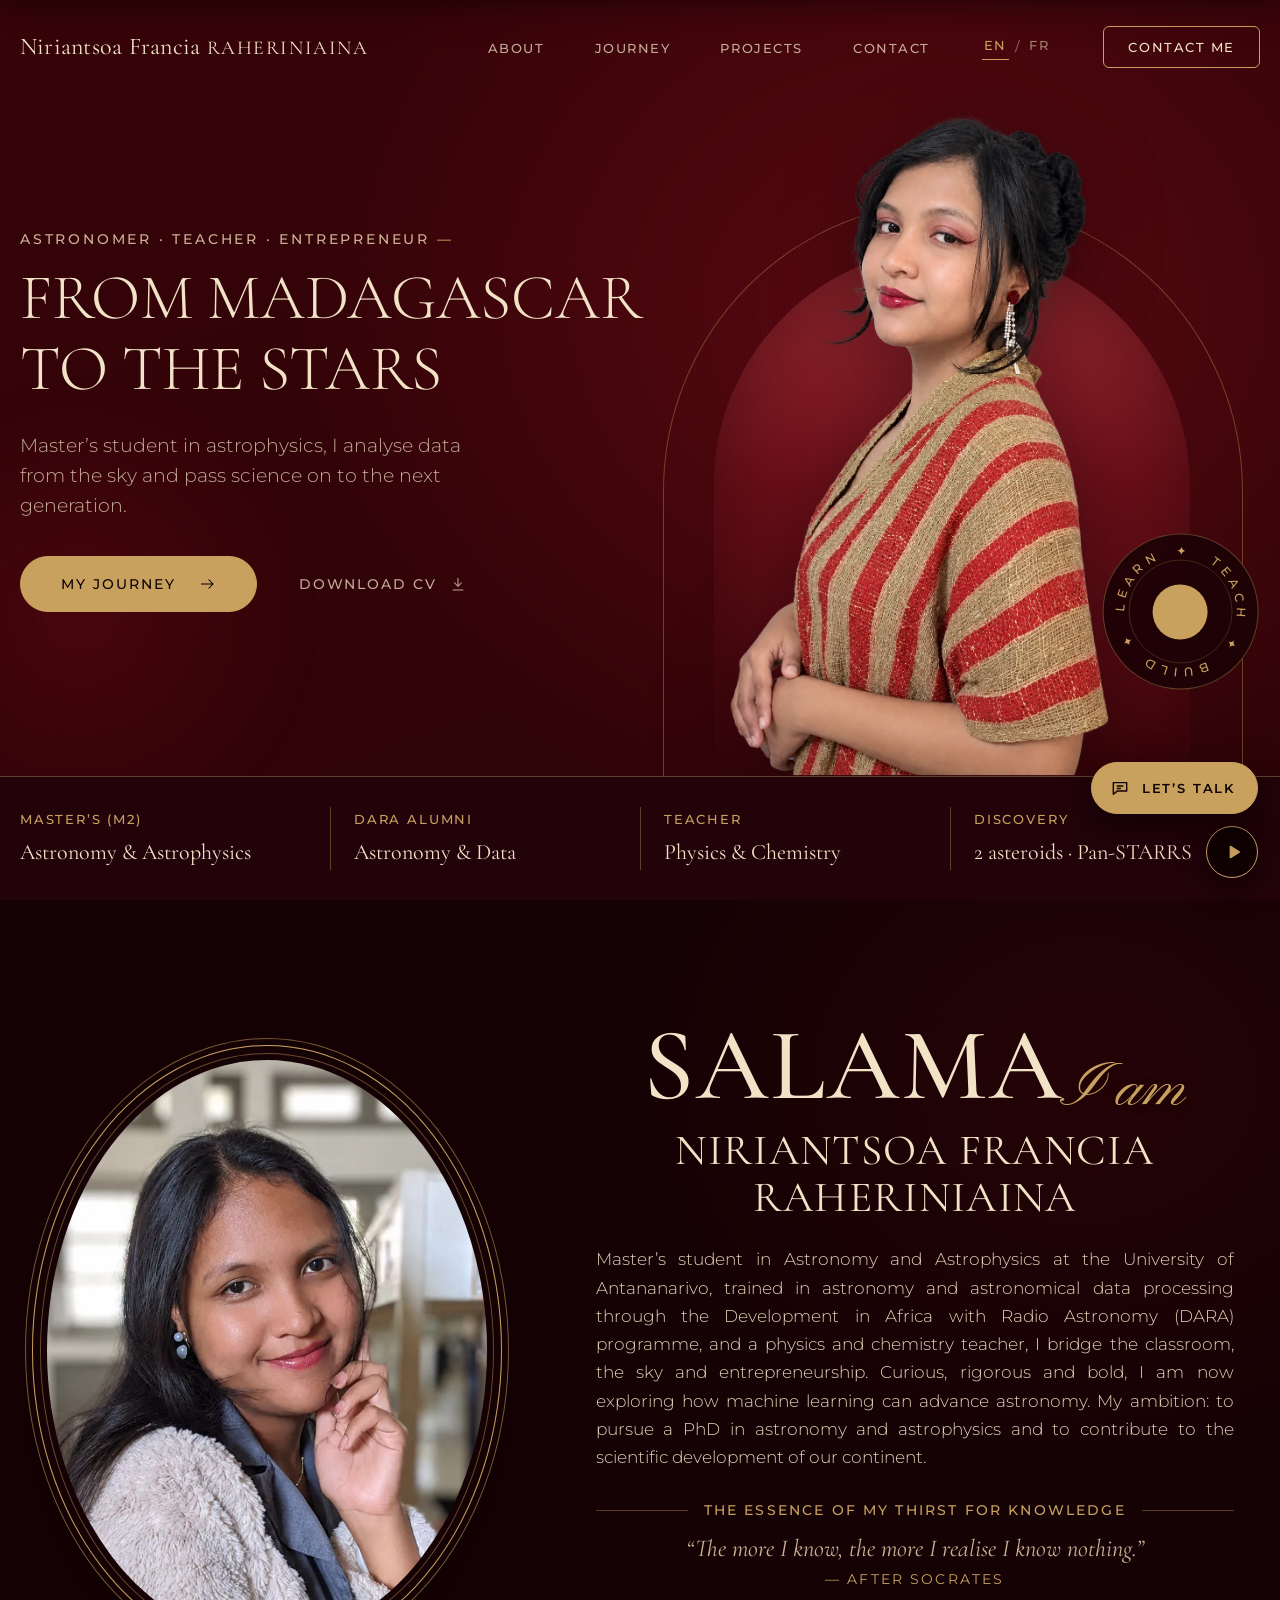
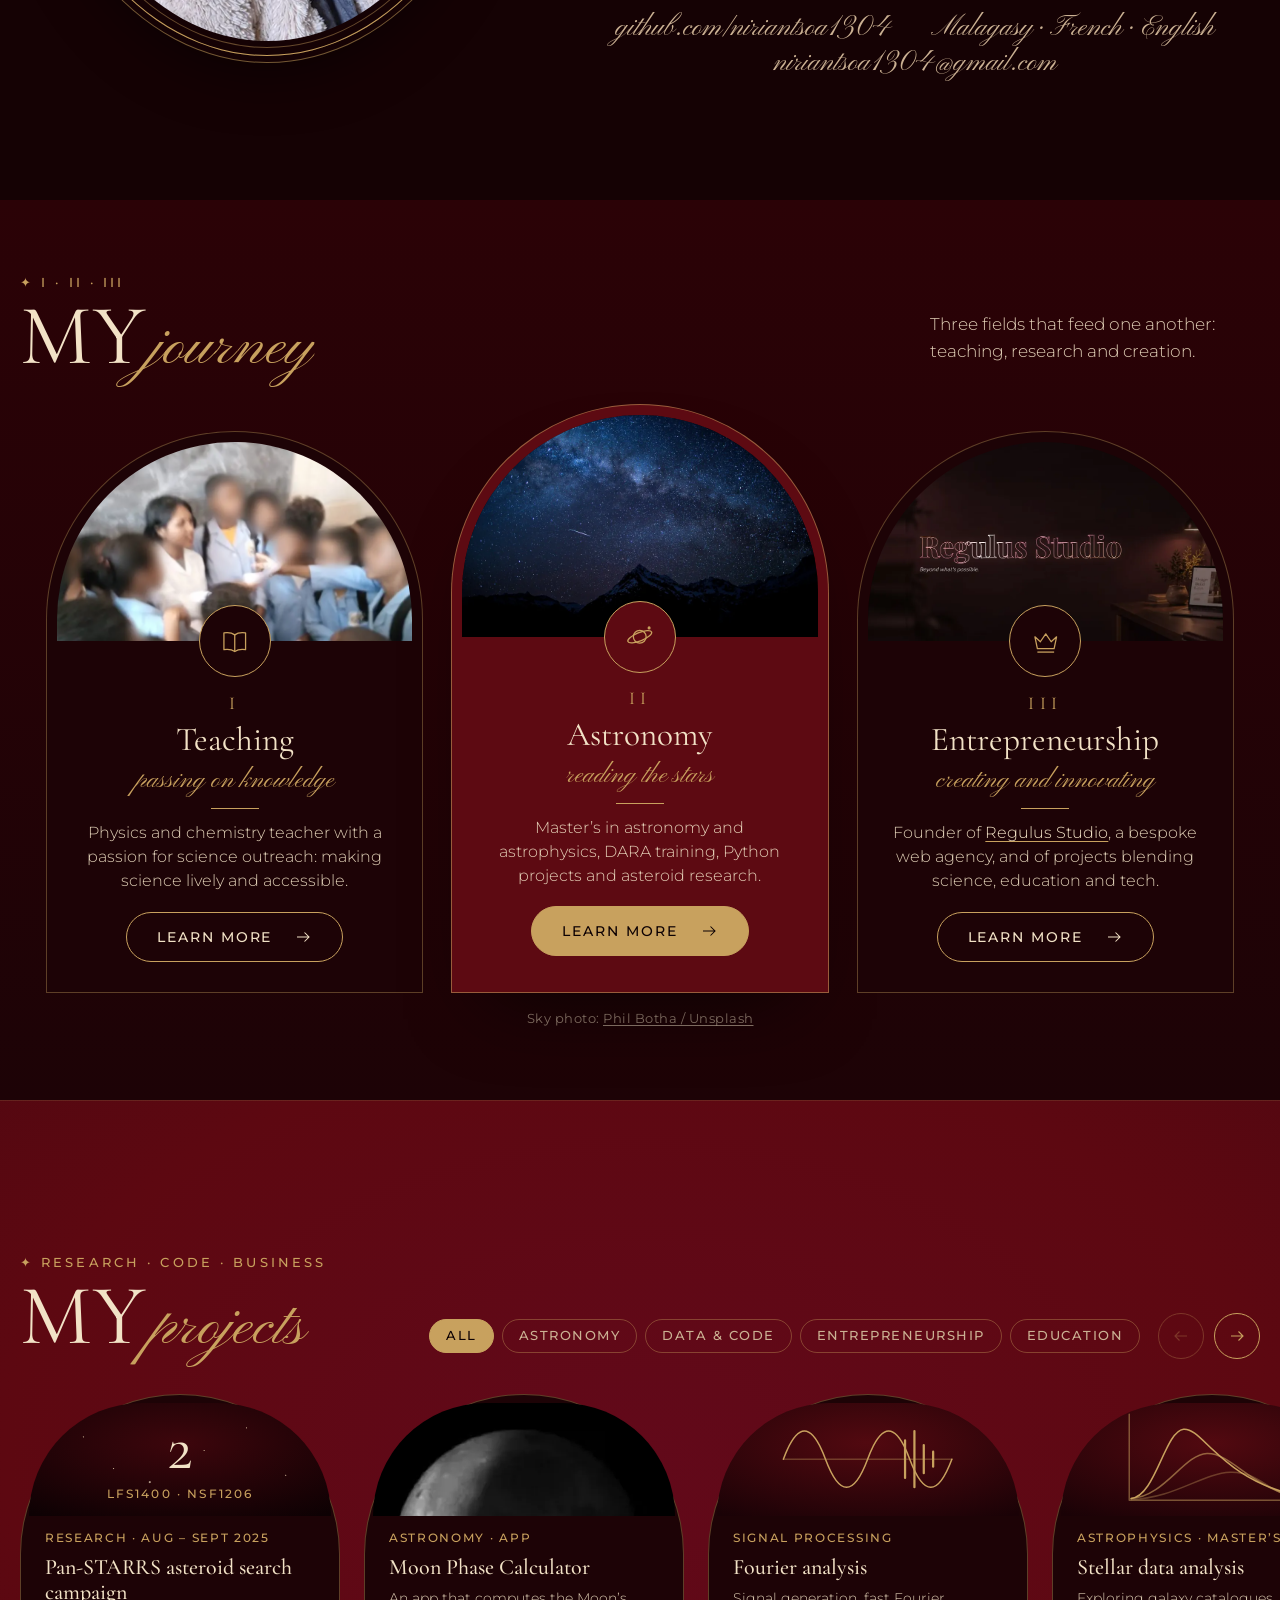
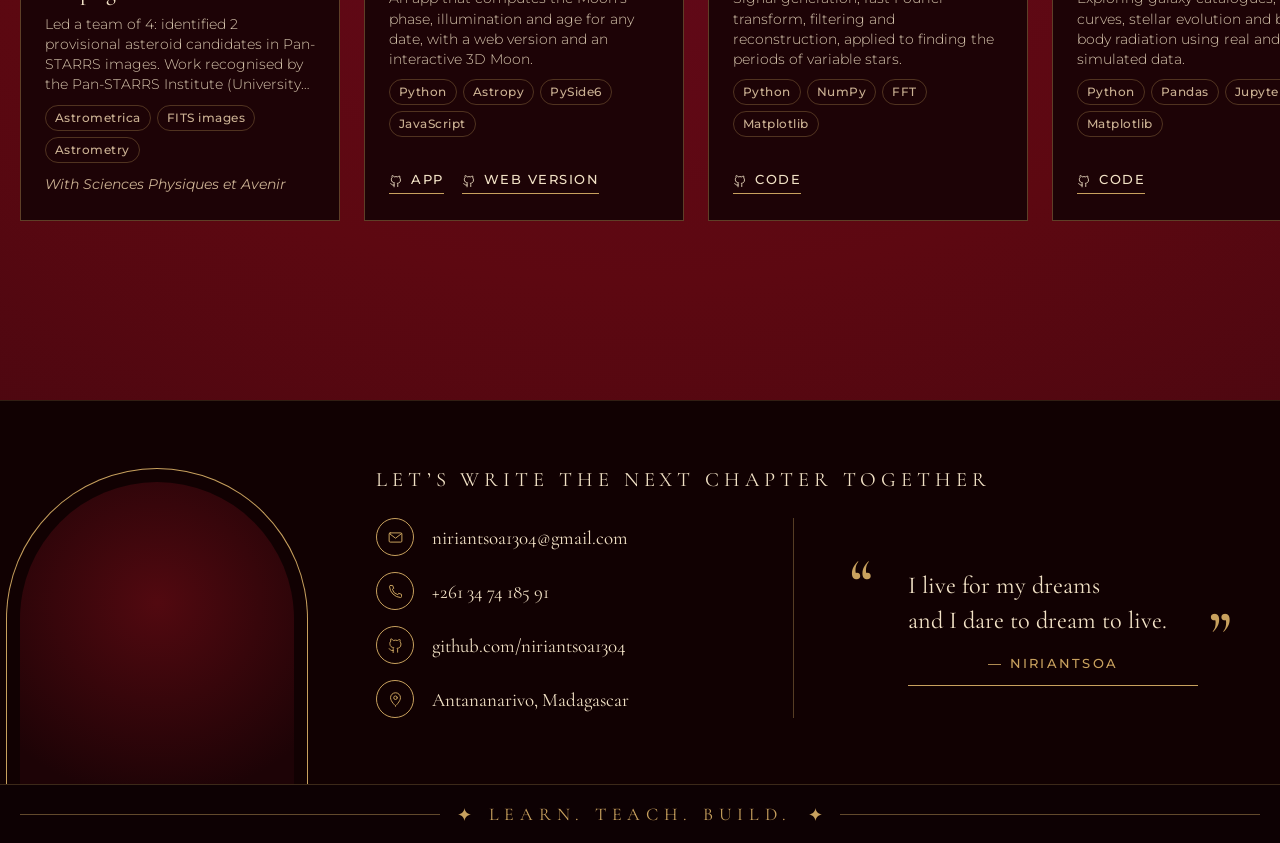
==== commit eee9073f: "pages" ====
--- a/index.html
+++ b/index.html
@@ -609,6 +609,8 @@
     /* Projets passe devant le footer : la tête (qui dépasse du footer) reste cachée
        tant qu'on n'est pas arrivé en bas de la page */
     .projects { z-index: 2; }
+    /* aucune section ne doit élargir la page (éléments décalés en attente d'animation) */
+    .about, .path { overflow-x: clip; }
     html.at-footer .footer { z-index: 3; }
     .footer-photo .cut { transition: opacity .35s ease; }
     html:not(.at-footer) .footer-photo .cut { opacity: 0; }
@@ -708,7 +710,7 @@
       .proj-stack { margin-bottom: 12px; }
     }
     /* petits portables (≈ 1024 px) : cartes étroites, donc plus de lignes ; on compacte */
-    @media (min-width: 901px) and (max-width: 1100px) and (max-height: 920px) {
+    @media (min-width: 901px) and (max-width: 1280px) and (max-height: 920px) {
       .proj-cover { aspect-ratio: 16 / 6; }
       .proj-text { display: -webkit-box; -webkit-line-clamp: 4; -webkit-box-orient: vertical; overflow: hidden; }
     }
--- a/widgets.css
+++ b/widgets.css
@@ -96,3 +96,14 @@
 @media (hover: none) {
   .music:hover, .cta-main:hover { transform: none; }
 }
+
+/* écrans très bas (téléphone couché) : boutons plus compacts, « Discutons » réduit à son icône */
+@media (max-height: 500px) {
+  .music { right: 12px; bottom: 12px; width: 42px; height: 42px; }
+  .music svg { width: 17px; height: 17px; }
+  .music .tip { display: none; }
+  .cta { right: 12px; bottom: calc(12px + 42px + 8px); }
+  .cta-main { width: 42px; height: 42px; padding: 0; justify-content: center; }
+  .cta-main > span { position: absolute; width: 1px; height: 1px; overflow: hidden; clip: rect(0 0 0 0); white-space: nowrap; }
+  .cta-menu a { padding: 8px 14px 8px 8px; }
+}
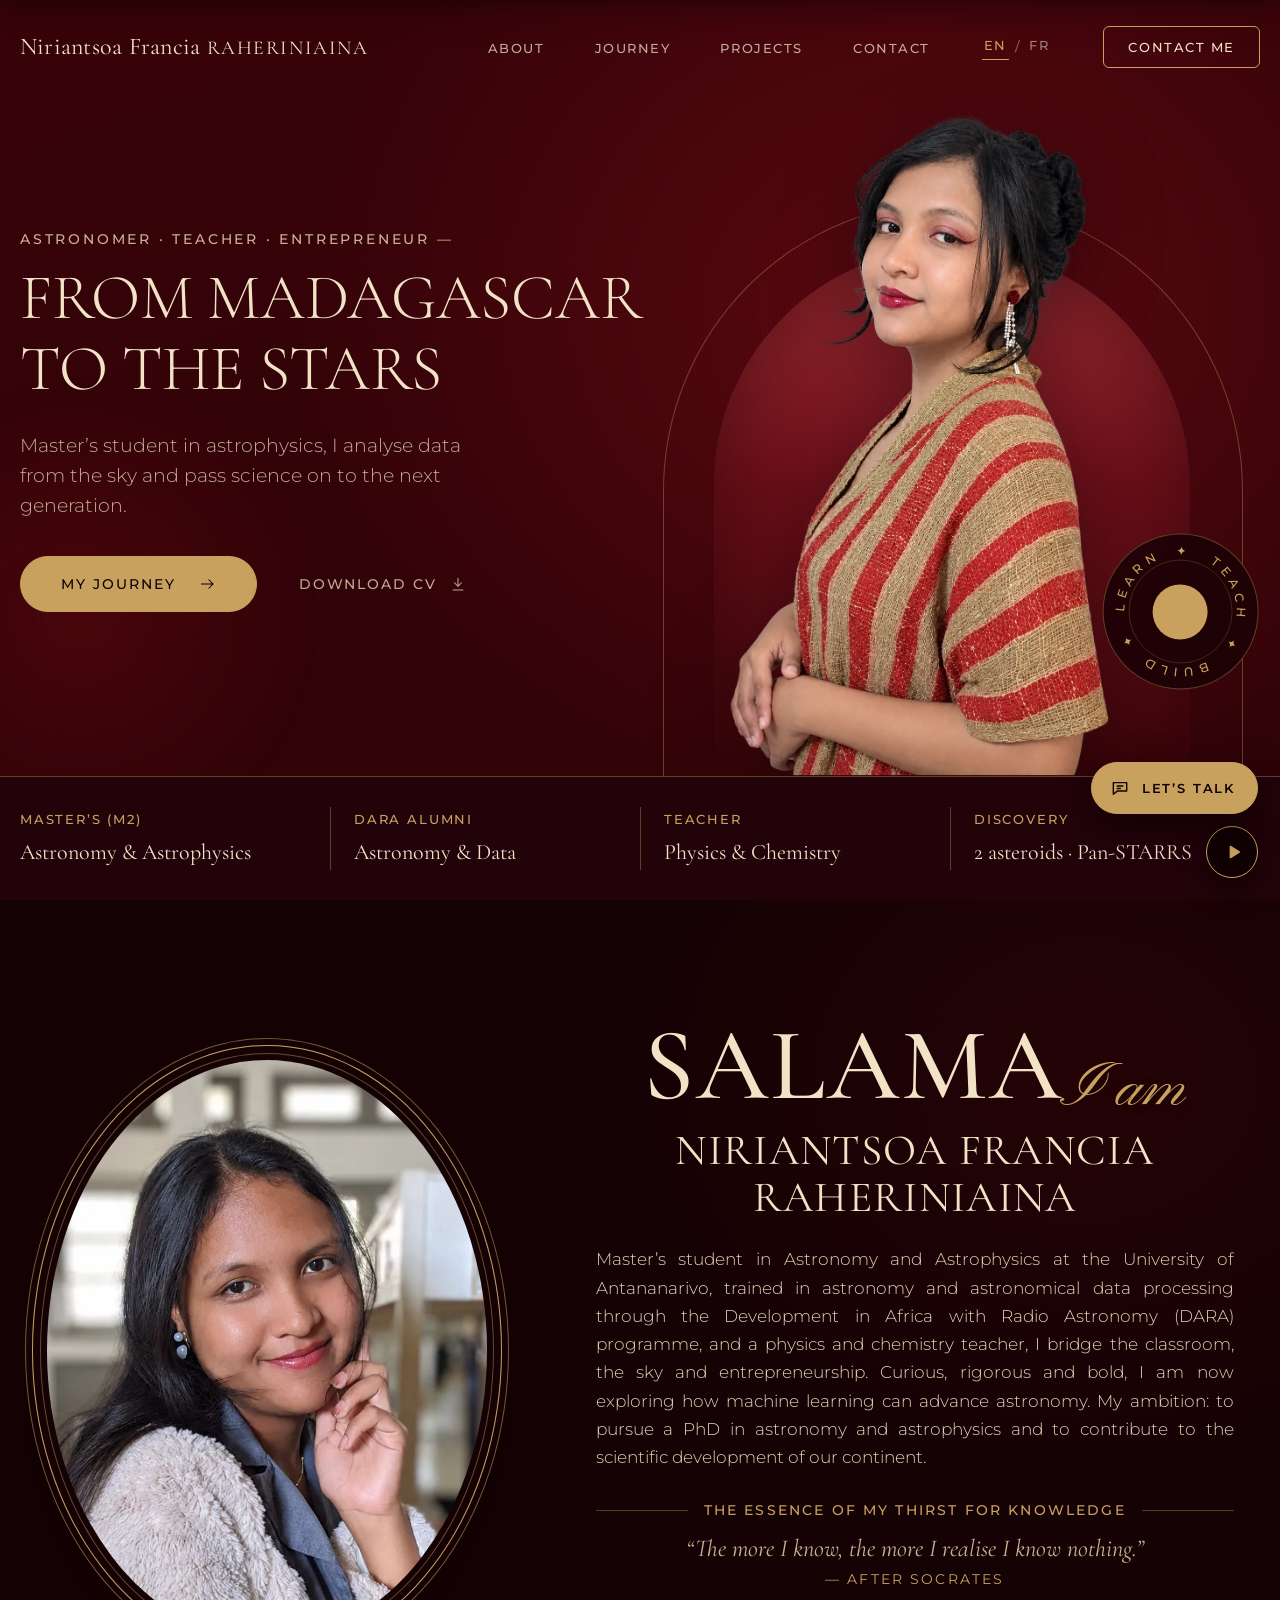
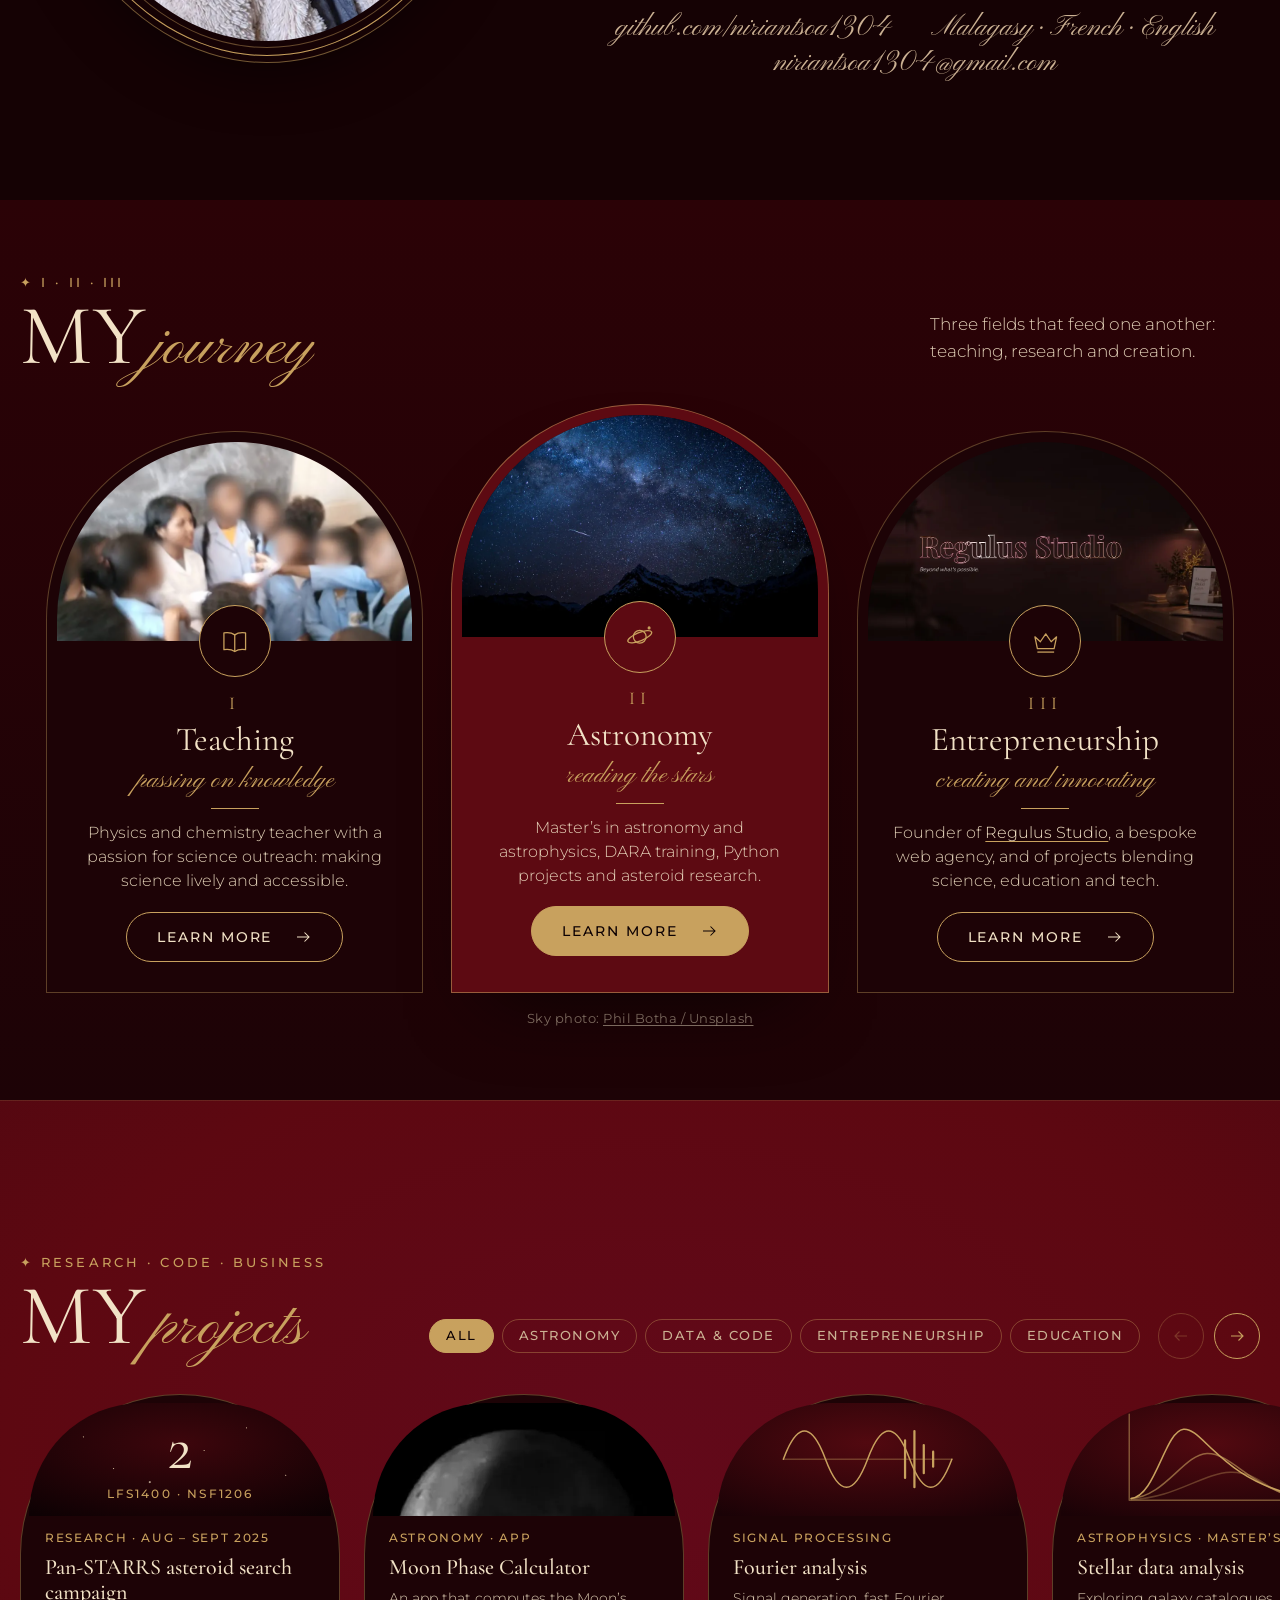
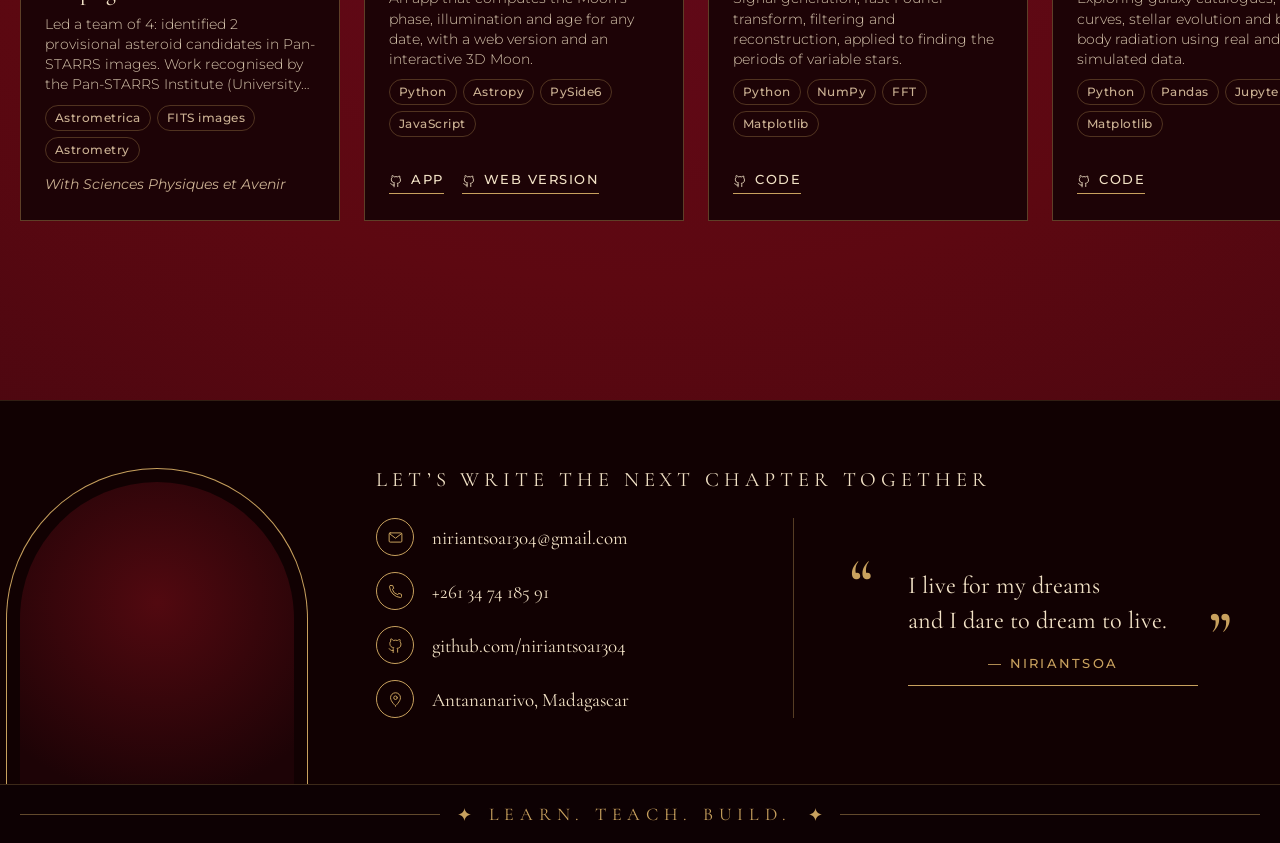
==== commit c0fa87c9: "seo" ====
--- a/index.html
+++ b/index.html
@@ -19,11 +19,45 @@
       } catch (e) { d.classList.add('hero-go'); }
     })(document.documentElement);
   </script>
+  <script type="application/ld+json">
+    {
+      "@context": "https://schema.org",
+      "@type": "Person",
+      "name": "Niriantsoa Francia Raheriniaina",
+      "url": "https://niriantsoa.me/",
+      "sameAs": [
+        "https://github.com/niriantsoa1304"
+      ],
+      "jobTitle": "Enseignante en physique-chimie, étudiante en Master 2 d'Astronomie & Astrophysique, formée en radioastronomie (DARA)"
+    }
+  </script>
   <title>Niriantsoa Francia Raheriniaina — Portfolio</title>
   <meta name="description" data-en-content="Astronomer, physics and chemistry teacher and entrepreneur: Master’s student in Astronomy &amp; Astrophysics, trained in radio astronomy (DARA). Antananarivo, Madagascar." content="Enseignante en physique-chimie, étudiante en Master 2 d'Astronomie & Astrophysique, formée en radioastronomie (DARA). Antananarivo, Madagascar.">
+  <meta name="keywords" content="Niriantsoa, Niriantsoa Francia, Niriantsoa Francia Raheriniaina, Astronomie, Astrophysique, Radioastronomie, Physique, Chimie, Entrepreneur, Portfolio, Madagascar, Antananarivo, DARA, Master 2, Enseignante, Teacher, Astronomy, Astrophysics, Radio Astronomy, Physics, Chemistry, Entrepreneur, Coding, Web development, Web design, Portfolio, Madagascar, Antananarivo, DARA, Master 2, Teacher">
+  <meta name="author" content="Niriantsoa Francia Raheriniaina"/>
+  <meta name="creator" content="Niriantsoa Francia Raheriniaina"/>
+  <meta name="robots" content="index, follow"/>
+  <meta name="twitter:card" content="summary_large_image"/>
+  <meta name="twitter:title" content="Niriantsoa Francia Raheriniaina — Portfolio"/>
+  <meta name="twitter:description" data-en-content="Astronomer, physics and chemistry teacher and entrepreneur: Master’s student in Astronomy &amp; Astrophysics, trained in radio astronomy (DARA). Antananarivo, Madagascar." content="Enseignante en physique-chimie, étudiante en Master 2 d'Astronomie & Astrophysique, formée en radioastronomie (DARA). Antananarivo, Madagascar."/>
+  <meta name="twitter:image" content="https://niriantsoa.me/Assets/og-image/index.webp"/>
+  <meta name="twitter:image:alt" content="Niriantsoa Francia Raheriniaina — Portfolio"/>
+  <meta property="og:title" content="Niriantsoa Francia Raheriniaina — Portfolio"/>
+  <meta property="og:description" data-en-content="Astronomer, physics and chemistry teacher and entrepreneur: Master’s student in Astronomy &amp; Astrophysics, trained in radio astronomy (DARA). Antananarivo, Madagascar." content="Enseignante en physique-chimie, étudiante en Master 2 d'Astronomie & Astrophysique, formée en radioastronomie (DARA). Antananarivo, Madagascar."/>
+  <meta property="og:image" content="https://niriantsoa.me/Assets/og-image/index.webp"/>
+  <meta property="og:image:alt" content="Niriantsoa Francia Raheriniaina — Portfolio"/>
+  <meta property="og:url" content="https://niriantsoa.me/"/>
+  <meta property="og:site_name" content="Niriantsoa Francia Raheriniaina — Portfolio"/>
+  <meta property="og:type" content="website"/>
+  <link rel="author" href="https://niriantsoa.me/"/>
+  <link rel="canonical" href="https://niriantsoa.me/"/>
+  <link rel="icon" type="image/x-icon" href="favicon.ico" sizes="48x48">
+  <link rel="icon" type="image/png" href="Assets/icons/icon-32.png" sizes="32x32">
+  <link rel="icon" type="image/png" href="Assets/icons/icon.png" sizes="16x16">
   <link rel="preconnect" href="https://fonts.googleapis.com">
   <link rel="preconnect" href="https://fonts.gstatic.com" crossorigin>
   <link href="https://fonts.googleapis.com/css2?family=Cormorant+Garamond:ital,wght@0,300;0,400;0,500;1,300;1,400&family=Montserrat:wght@300;400;500;600&family=Pinyon+Script&display=swap" rel="stylesheet">
+
   <link rel="stylesheet" href="widgets.css">
   <style>
     /* ——— Palette Moulin Rouge ——— */
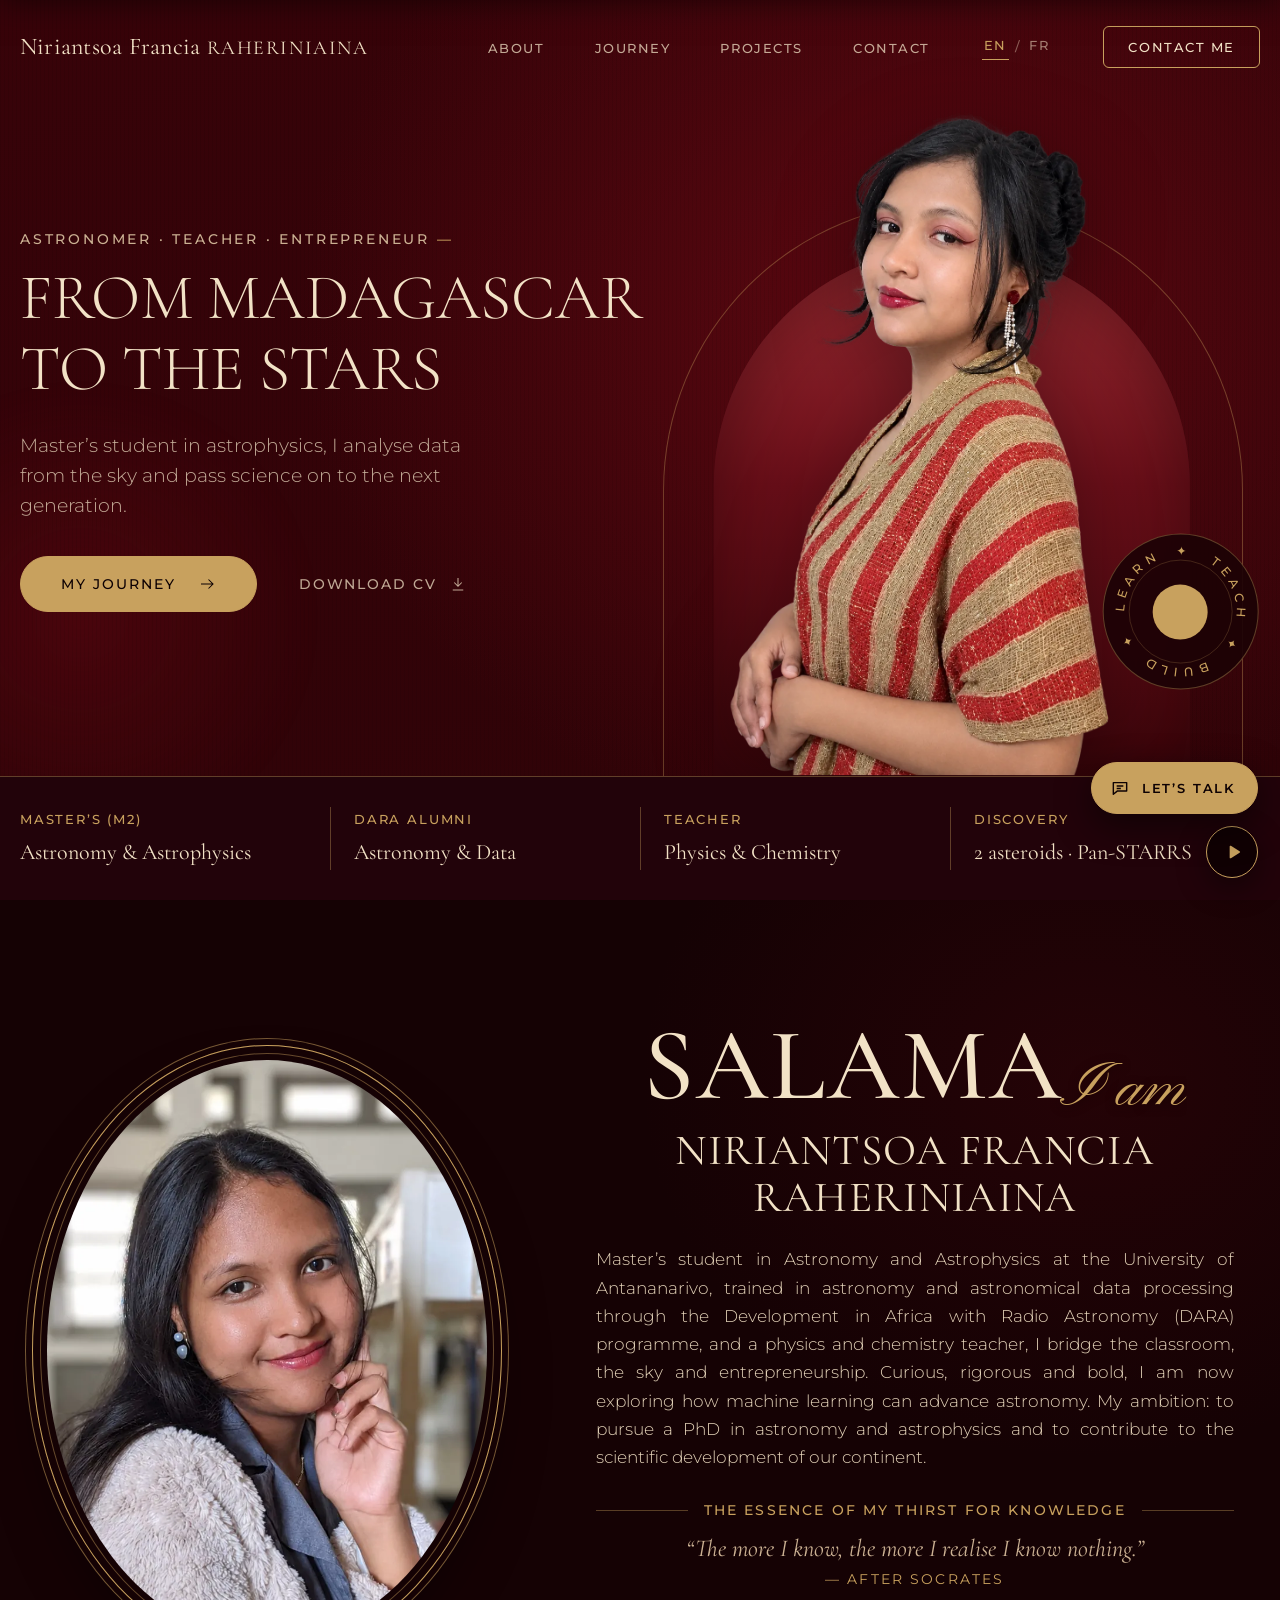
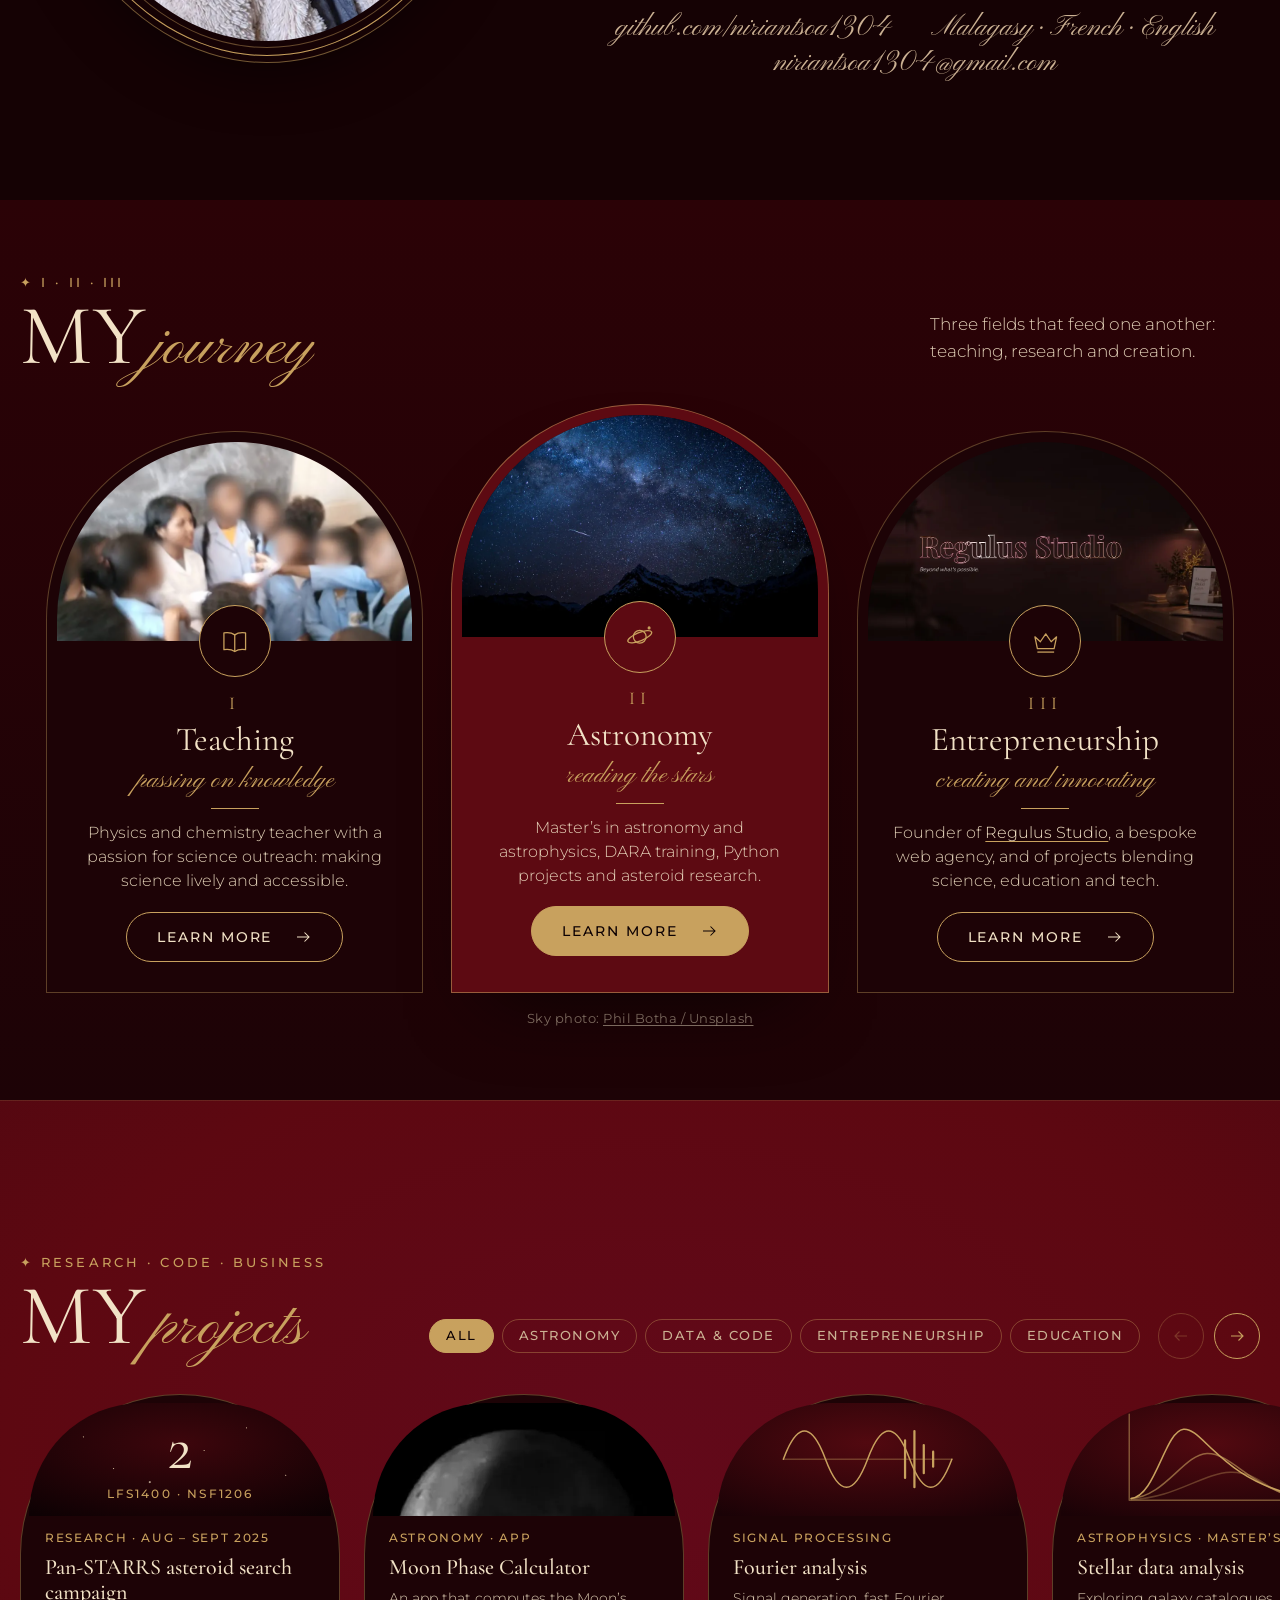
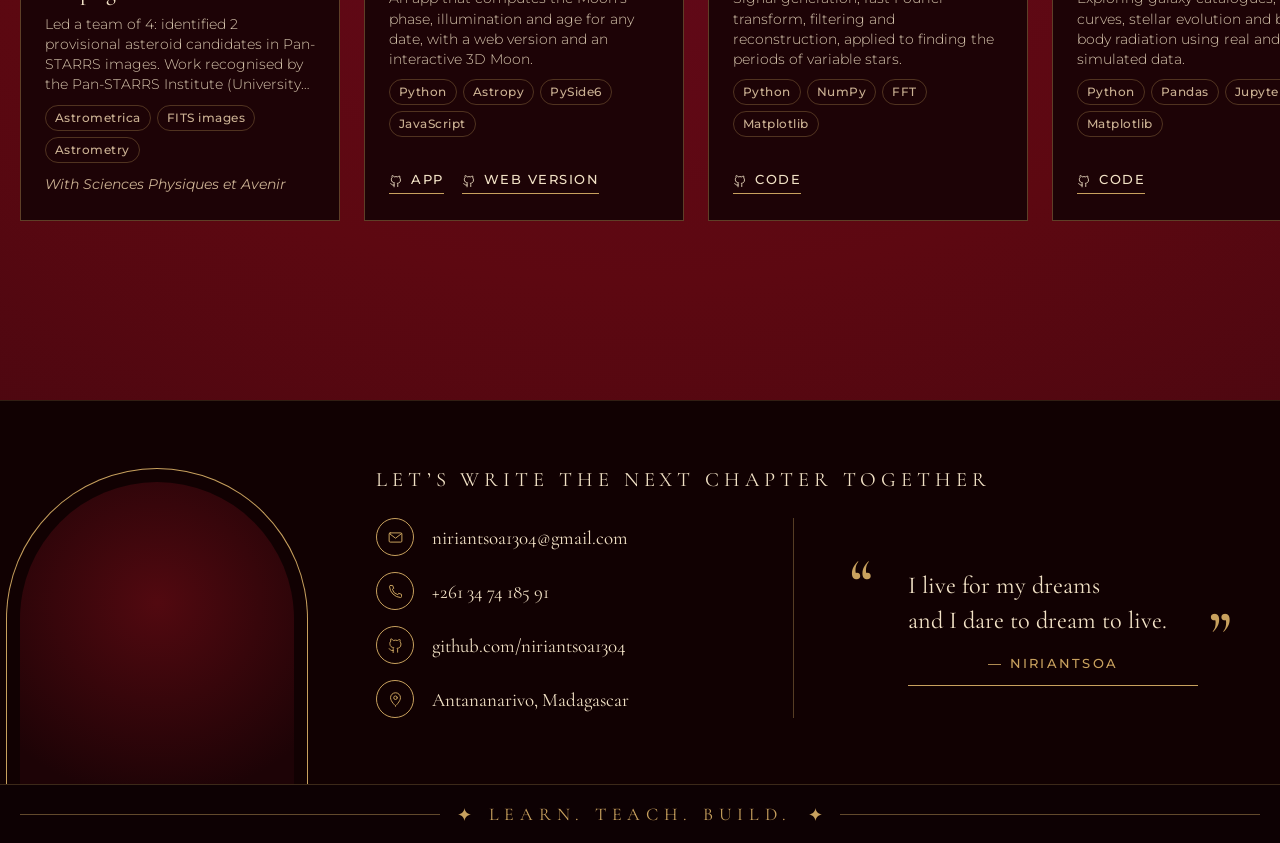
==== commit bfc92738: "refining" ====
--- a/index.html
+++ b/index.html
@@ -1477,26 +1477,6 @@
             <div class="proj-links"><a href="https://regulus-studio.tech/" target="_blank" rel="noopener"><svg viewBox="0 0 24 24" fill="none" stroke="currentColor" stroke-width="1.5" aria-hidden="true"><path d="M14 4h6v6M20 4 10 14M18 14v6H4V6h6"/></svg> Site</a></div>
           </div>
         </article>
-        <article class="proj-card a-card" data-cat="biz code">
-          <div class="proj-cover" aria-hidden="true"><svg viewBox="0 0 200 120" fill="none" stroke="currentColor" stroke-width="1.6" stroke-linecap="round" stroke-linejoin="round"><path d="M40 44h120l-10 58H50Z"/><path d="M72 44V32a28 28 0 0 1 56 0v12"/><path d="M84 70l12 12 22-24"/></svg></div>
-          <div class="proj-body">
-            <p class="proj-meta">Regulus Studio · E-commerce</p>
-            <h3>Atelier Doré</h3>
-            <p class="proj-text" data-en="An online shop for artisans and small retailers: catalogue, cart, cash-on-delivery ordering, order tracking by link and a merchant dashboard.">Boutique en ligne pour artisans et petits commerçants : catalogue, panier, commande avec paiement à la livraison, suivi par lien et tableau de bord commerçant.</p>
-            <ul class="proj-stack"><li>React</li><li>FastAPI</li><li>PostgreSQL</li><li>Docker</li></ul>
-            <div class="proj-links"><a href="https://github.com/niriantsoa1304/ecommerce-artisans" target="_blank" rel="noopener"><svg viewBox="0 0 24 24" fill="none" stroke="currentColor" stroke-width="1.5" stroke-linecap="round" stroke-linejoin="round" aria-hidden="true"><path d="M9 19c-4 1.3-4-2-6-2.5m12 5v-3.3a2.9 2.9 0 0 0-.8-2.2c2.7-.3 5.5-1.3 5.5-6a4.6 4.6 0 0 0-1.3-3.2 4.3 4.3 0 0 0-.1-3.2s-1-.3-3.4 1.3a11.6 11.6 0 0 0-6 0C6.5 2.3 5.5 2.6 5.5 2.6a4.3 4.3 0 0 0-.1 3.2A4.6 4.6 0 0 0 4 9c0 4.7 2.8 5.7 5.5 6a2.9 2.9 0 0 0-.8 2.2V22"/></svg> Code</a></div>
-          </div>
-        </article>
-        <article class="proj-card a-card" data-cat="biz code">
-          <div class="proj-cover" aria-hidden="true"><svg viewBox="0 0 200 120" fill="none" stroke="currentColor" stroke-width="1.6" stroke-linecap="round" stroke-linejoin="round"><path d="M40 96h120"/><path d="M52 96a48 48 0 0 1 96 0"/><path d="M100 48v-8"/><circle cx="100" cy="36" r="4"/><path d="M60 104h80" stroke-opacity=".5"/></svg></div>
-          <div class="proj-body">
-            <p class="proj-meta" data-en="Regulus Studio · Management">Regulus Studio · Gestion</p>
-            <h3>Yummy Restaurant</h3>
-            <p class="proj-text" data-en="A restaurant management platform: floor plan, order taking, kitchen display, checkout, stock, recipes and staff.">Plateforme de gestion de restaurant : plan de salle, prise de commande, écran cuisine, encaissement, stock, recettes et personnel.</p>
-            <ul class="proj-stack"><li>React</li><li>TypeScript</li><li>FastAPI</li><li>JWT</li></ul>
-            <div class="proj-links"><a href="https://github.com/niriantsoa1304/yummy-restaurant-manager" target="_blank" rel="noopener"><svg viewBox="0 0 24 24" fill="none" stroke="currentColor" stroke-width="1.5" stroke-linecap="round" stroke-linejoin="round" aria-hidden="true"><path d="M9 19c-4 1.3-4-2-6-2.5m12 5v-3.3a2.9 2.9 0 0 0-.8-2.2c2.7-.3 5.5-1.3 5.5-6a4.6 4.6 0 0 0-1.3-3.2 4.3 4.3 0 0 0-.1-3.2s-1-.3-3.4 1.3a11.6 11.6 0 0 0-6 0C6.5 2.3 5.5 2.6 5.5 2.6a4.3 4.3 0 0 0-.1 3.2A4.6 4.6 0 0 0 4 9c0 4.7 2.8 5.7 5.5 6a2.9 2.9 0 0 0-.8 2.2V22"/></svg> Code</a></div>
-          </div>
-        </article>
         <article class="proj-card a-card" data-cat="edu">
           <div class="proj-cover"><img src="Assets/enseignement.webp" alt="Niriantsoa entourée d'élèves (visages floutés)" loading="lazy" style="object-position:40% 38%" data-en-alt="Niriantsoa surrounded by students (faces blurred)"></div>
           <div class="proj-body">
